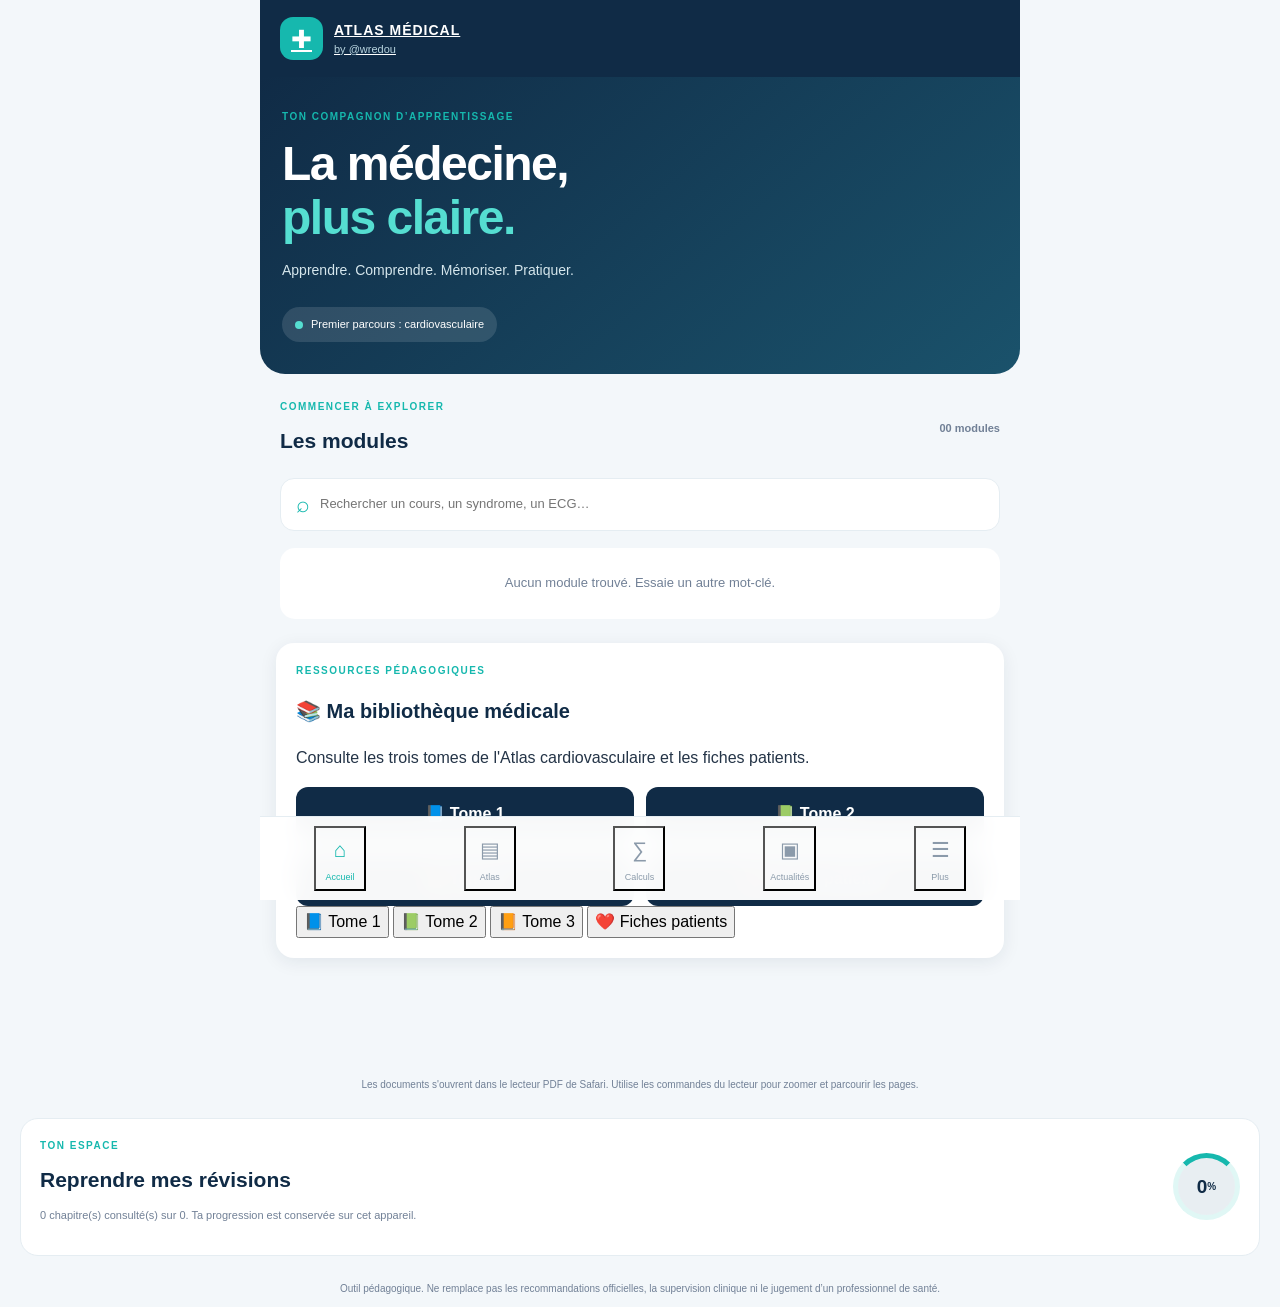
==== index.html @ 1767bb06 "Update index.html" ====
<!doctype html>
<html lang="fr">
<head>
  <meta charset="utf-8">
  <meta name="viewport" content="width=device-width, initial-scale=1, viewport-fit=cover">
  <meta name="theme-color" content="#102b46">
  <meta name="description" content="Atlas Médical by @wredou — apprendre, comprendre, mémoriser et pratiquer.">
  <link rel="manifest" href="./manifest.webmanifest">
  <link rel="apple-touch-icon" sizes="180x180" href="./9669E3DB-0FBB-4664-848B-4874AA643D4F.png">
  <link rel="stylesheet" href="./styles.css">
  <title>Atlas Médical by @wredou</title>
</head>

<body>
  <div class="app-shell">

    <header class="topbar">
      <a class="brand" href="#" aria-label="Accueil Atlas Médical">
        <span class="brand-mark">✚</span>
        <span>
          <strong>ATLAS MÉDICAL</strong>
          <small>by @wredou</small>
        </span>
      </a>
      <button class="icon-btn" id="installBtn" hidden aria-label="Installer l’application">⇩</button>
    </header>

    <main id="main">

      <section class="hero">
        <p class="eyebrow">TON COMPAGNON D’APPRENTISSAGE</p>
        <h1>La médecine,<br><span>plus claire.</span></h1>
        <p>Apprendre. Comprendre. Mémoriser. Pratiquer.</p>
        <div class="hero-chip">
          <span class="pulse"></span>
          Premier parcours : cardiovasculaire
        </div>
      </section>

      <section class="section-head">
        <div>
          <p class="eyebrow">COMMENCER À EXPLORER</p>
          <h2>Les modules</h2>
        </div>
        <span class="count" id="moduleCount">08 modules</span>
      </section>

      <label class="search-box" id="searchBox">
        <span aria-hidden="true">⌕</span>
        <input
          id="searchInput"
          type="search"
          placeholder="Rechercher un cours, un syndrome, un ECG…"
          autocomplete="off">
      </label>

      <section id="moduleGrid" class="module-grid" aria-live="polite"></section>

      <!-- BIBLIOTHEQUE MEDICALE -->
      <section id="bibliotheque-pdf" class="atlas-pdf-library">

        <p class="eyebrow">RESSOURCES PÉDAGOGIQUES</p>
        <h2>📚 Ma bibliothèque médicale</h2>

        <p>
          Consulte les trois tomes de l'Atlas cardiovasculaire
          et les fiches patients.
        </p>

       
<div class="atlas-pdf-buttons">

  <button type="button"
    onclick="AtlasPDFReader.open('./documents/Atlas_CardiovasTome1_v1F.pdf', 'Atlas cardiovasculaire — Tome 1')">
    📘 Tome 1
  </button>

  <button type="button"
    onclick="AtlasPDFReader.open('./documents/Atlas_Cardiovas_Tome2_v1F.pdf', 'Atlas cardiovasculaire — Tome 2')">
    📗 Tome 2
  </button>

  <button type="button"
    onclick="AtlasPDFReader.open('./documents/Atlas_Cardiovas%20Tome%203.1.VF.pdf', 'Atlas cardiovasculaire — Tome 3')">
    📙 Tome 3
  </button>

  <button type="button"
    onclick="AtlasPDFReader.open('./documents/Proteger_mon_coeur_fiches_patient.pdf', 'Protéger mon cœur — Fiches patients')">
    ❤️ Fiches patients
  </button>

</div>


          <button type="button"
            onclick="window.location.href='./documents/Atlas_CardiovasTome1_v1F.pdf'">
            📘 Tome 1
          </button>

          <button type="button"
            onclick="window.location.href='./documents/Atlas_Cardiovas_Tome2_v1F.pdf'">
            📗 Tome 2
          </button>

          <button type="button"
            onclick="window.location.href='./documents/Atlas_Cardiovas%20Tome%203.1.VF.pdf'">
            📙 Tome 3
          </button>

          <button type="button"
            onclick="window.location.href='./documents/Proteger_mon_coeur_fiches_patient.pdf'">
            ❤️ Fiches patients
          </button>

        </div>

        <p class="disclaimer">
          Les documents s'ouvrent dans le lecteur PDF de Safari.
          Utilise les commandes du lecteur pour zoomer et parcourir les pages.
        </p>

      </section>
      <!-- FIN BIBLIOTHEQUE -->

      <section class="study-card">
        <div>
          <p class="eyebrow">TON ESPACE</p>
          <h2>Reprendre mes révisions</h2>
          <p id="progressText">
            Tes favoris et ta progression seront conservés sur cet appareil.
          </p>
        </div>

        <div class="progress-ring" id="progressRing">
          <span id="progressNumber">0</span>
          <small>%</small>
        </div>
      </section>

      <p class="disclaimer">
        Outil pédagogique. Ne remplace pas les recommandations officielles,
        la supervision clinique ni le jugement d’un professionnel de santé.
      </p>

    </main>

    <nav class="bottom-nav" aria-label="Navigation principale">

      <button class="nav-item active" data-page="home">
        <span>⌂</span><small>Accueil</small>
      </button>

      <button class="nav-item" data-page="atlas">
        <span>▤</span><small>Atlas</small>
      </button>

      <button class="nav-item" data-page="calculators">
        <span>∑</span><small>Calculs</small>
      </button>

      <button class="nav-item" data-page="news">
        <span>▣</span><small>Actualités</small>
      </button>

      <button class="nav-item" data-page="more">
        <span>☰</span><small>Plus</small>
      </button>

    </nav>

  </div>

  <dialog id="moduleDialog" class="module-dialog">
    <div class="dialog-top">
      <span class="dialog-tag" id="dialogTag">MODULE</span>
      <button class="icon-btn close-btn" id="closeDialog" aria-label="Fermer">×</button>
    </div>
    <div id="dialogContent"></div>
  </dialog>

  <div class="toast" id="toast" role="status" aria-live="polite"></div>

  <!-- SCRIPTS DE L'APPLICATION -->
 <script src="./pdf-reader.js" defer></script>
<script src="./calculators.js" defer></script>
<script src="./news.js" defer></script>
<script src="./scores.js" defer></script>
<script src="./student-db.js" defer></script>
  <script src="./student-space.js" defer></script>
<script src="./app.js" defer></script>

</body>
</html>
---- styles.css ----
:root {
  --navy: #102b46;
  --navy-light: #193b59;
  --turquoise: #16b8ae;
  --turquoise-light: #e0f7f5;
  --white: #ffffff;
  --background: #f3f7fa;
  --text: #243447;
  --muted: #718096;
  --line: #e5edf2;
}

* {
  box-sizing: border-box;
}

html {
  scroll-behavior: smooth;
}

body {
  margin: 0;
  font-family: -apple-system, BlinkMacSystemFont,
    "Segoe UI", sans-serif;
  background: var(--background);
  color: var(--text);
  line-height: 1.6;
}

button, input {
  font: inherit;
}

button {
  cursor: pointer;
}

.app-shell {
  width: 100%;
  max-width: 760px;
  min-height: 100vh;
  margin: auto;
  background: var(--background);
  padding-bottom: 85px;
}

.topbar {
  display: flex;
  align-items: center;
  justify-content: space-between;
  background: var(--navy);
  color: white;
  padding: 17px 20px;
}

.brand {
  display: flex;
  align-items: center;
  gap: 11px;
  color: white;
}

.brand-mark {
  display: grid;
  place-items: center;
  width: 43px;
  height: 43px;
  background: var(--turquoise);
  border-radius: 13px;
  font-size: 25px;
}

.brand strong,
.brand small {
  display: block;
}

.brand strong {
  font-size: 14px;
  letter-spacing: 1px;
}

.brand small {
  color: #b8d4df;
  font-size: 11px;
}

.icon-btn {
  width: 40px;
  height: 40px;
  border-radius: 12px;
  background: rgba(255,255,255,.12);
  color: white;
  font-size: 23px;
  padding: 0;
}

.hero {
  padding: 32px 22px;
  background: linear-gradient(140deg, #102b46, #1a526b);
  color: white;
  border-radius: 0 0 25px 25px;
}

.eyebrow {
  font-size: 10px;
  font-weight: 800;
  letter-spacing: 1.5px;
  color: var(--turquoise);
  margin: 0 0 9px;
}

.hero h1 {
  font-size: clamp(34px, 8vw, 48px);
  line-height: 1.12;
  color: white;
  margin: 12px 0;
  letter-spacing: -1.5px;
}

.hero h1 span {
  color: #55ded1;
}

.hero > p:not(.eyebrow) {
  color: #d5e6ec;
  font-size: 14px;
}

.hero-chip {
  display: inline-flex;
  align-items: center;
  gap: 8px;
  margin-top: 12px;
  background: rgba(255,255,255,.12);
  padding: 9px 13px;
  border-radius: 30px;
  font-size: 11px;
}

.pulse {
  width: 8px;
  height: 8px;
  border-radius: 50%;
  background: #55ded1;
}

.section-head {
  display: flex;
  align-items: center;
  justify-content: space-between;
  padding: 25px 20px 12px;
}

.section-head h2,
.study-card h2 {
  margin: 0;
  font-size: 21px;
  color: var(--navy);
}

.count {
  color: var(--muted);
  font-size: 11px;
  font-weight: 700;
}

.search-box {
  display: flex;
  align-items: center;
  gap: 10px;
  margin: 8px 20px 17px;
  padding: 0 15px;
  background: white;
  border: 1px solid var(--line);
  border-radius: 14px;
  color: var(--turquoise);
  font-size: 23px;
}

.search-box input {
  width: 100%;
  min-width: 0;
  border: 0;
  outline: none;
  background: transparent;
  padding: 15px 0;
  font-size: 13px;
  margin: 0;
}

.module-grid {
  display: grid;
  grid-template-columns: repeat(2, minmax(0, 1fr));
  gap: 12px;
  padding: 0 20px;
}

.module-card {
  display: flex;
  flex-direction: column;
  align-items: flex-start;
  text-align: left;
  gap: 9px;
  min-height: 155px;
  padding: 15px;
  background: white;
  color: var(--text);
  border: 1px solid var(--line);
  border-radius: 17px;
  box-shadow: 0 4px 15px rgba(16,43,70,.045);
  transition: transform .2s, box-shadow .2s;
}

.module-card:hover {
  transform: translateY(-3px);
  box-shadow: 0 8px 20px rgba(16,43,70,.09);
}

.module-icon {
  display: grid;
  place-items: center;
  width: 40px;
  height: 40px;
  border-radius: 12px;
  font-size: 22px;
}

.module-card strong {
  font-size: 13px;
  line-height: 1.35;
}

.module-card small {
  color: var(--muted);
  font-size: 10px;
  line-height: 1.5;
}

.study-card {
  display: flex;
  justify-content: space-between;
  align-items: center;
  gap: 15px;
  margin: 25px 20px;
  padding: 19px;
  background: white;
  border: 1px solid var(--line);
  border-radius: 18px;
}

.study-card p:not(.eyebrow) {
  color: var(--muted);
  font-size: 11px;
}

.progress-ring {
  flex-shrink: 0;
  display: flex;
  align-items: center;
  justify-content: center;
  width: 67px;
  height: 67px;
  border: 5px solid var(--turquoise-light);
  border-top-color: var(--turquoise);
  border-radius: 50%;
  color: var(--navy);
  font-size: 19px;
  font-weight: 800;
}

.progress-ring small {
  font-size: 10px;
}

.disclaimer {
  padding: 0 20px;
  color: var(--muted);
  font-size: 10px;
  text-align: center;
}

.bottom-nav {
  position: fixed;
  z-index: 10;
  bottom: 0;
  left: 50%;
  transform: translateX(-50%);
  display: flex;
  justify-content: space-around;
  width: 100%;
  max-width: 760px;
  padding: 9px 5px calc(9px + env(safe-area-inset-bottom));
  background: rgba(255,255,255,.97);
  border-top: 1px solid var(--line);
  backdrop-filter: blur(12px);
}

.nav-item {
  display: flex;
  flex-direction: column;
  align-items: center;
  gap: 3px;
  min-width: 52px;
  padding: 5px;
  background: transparent;
  color: #8b9aaa;
}

.nav-item span {
  font-size: 21px;
}

.nav-item small {
  font-size: 9px;
}

.nav-item.active {
  color: var(--turquoise);
}

.module-dialog {
  width: min(90%, 500px);
  max-height: 82vh;
  padding: 23px;
  border: 0;
  border-radius: 22px;
  color: var(--text);
}

.module-dialog::backdrop {
  background: rgba(9,25,42,.65);
  backdrop-filter: blur(4px);
}

.dialog-top {
  display: flex;
  align-items: center;
  justify-content: space-between;
}

.dialog-tag {
  color: var(--turquoise);
  font-size: 10px;
  font-weight: 800;
  letter-spacing: 1px;
}

.close-btn {
  background: var(--background);
  color: var(--navy);
}

.module-dialog h2 {
  color: var(--navy);
  font-size: 23px;
}

.module-dialog p {
  font-size: 13px;
  line-height: 1.7;
}

.content-list {
  padding-left: 20px;
}

.content-list li {
  padding: 8px 0;
  font-size: 13px;
  border-bottom: 1px solid var(--line);
}

.primary-btn,
.secondary-btn {
  width: 100%;
  margin-top: 12px;
  padding: 13px;
  border-radius: 12px;
  font-weight: 700;
}

.primary-btn {
  background: var(--turquoise);
  color: white;
}

.secondary-btn {
  background: var(--navy);
  color: white;
}

.small-note {
  color: var(--muted);
  font-size: 10px !important;
}

.quiz-option {
  display: block;
  width: 100%;
  margin: 9px 0;
  padding: 13px;
  background: var(--background);
  border: 1px solid var(--line);
  color: var(--text);
  text-align: left;
}

.quiz-option.correct {
  background: #e1f6ec;
  border-color: #37ae79;
  color: #176a45;
}

.quiz-option.wrong {
  background: #fff0ef;
  border-color: #e27b72;
  color: #a13e36;
}

.empty {
  grid-column: 1 / -1;
  padding: 25px;
  background: white;
  border-radius: 15px;
  text-align: center;
  color: var(--muted);
  font-size: 13px;
}

.toast {
  position: fixed;
  z-index: 20;
  bottom: 90px;
  left: 50%;
  transform: translateX(-50%);
  padding: 11px 18px;
  background: var(--navy);
  color: white;
  border-radius: 12px;
  font-size: 12px;
  opacity: 0;
  pointer-events: none;
  transition: opacity .2s;
}

.toast.show {
  opacity: 1;
}

@media (max-width: 380px) {
  .module-grid {
    gap: 9px;
    padding: 0 14px;
  }

  .module-card {
    padding: 12px;
  }

  .hero {
    padding: 27px 18px;
  }

  .section-head {
    padding-left: 14px;
    padding-right: 14px;
  }
}
/* =================================
   ATLAS MEDICAL - BIBLIOTHEQUE PDF
================================= */

.atlas-pdf-library {
  margin: 24px 16px;
  padding: 20px;
  background: #ffffff;
  border-radius: 18px;
  box-shadow: 0 4px 18px rgba(16, 43, 70, 0.08);
}

.atlas-pdf-library h2 {
  color: #102b46;
  font-size: 20px;
  margin-bottom: 18px;
}

.atlas-pdf-buttons {
  display: grid;
  grid-template-columns: repeat(2, 1fr);
  gap: 12px;
}

.atlas-pdf-buttons button {
  padding: 14px 10px;
  border: none;
  border-radius: 12px;
  background: #102b46;
  color: white;
  font-weight: 600;
  cursor: pointer;
}

.atlas-pdf-buttons button:active {
  transform: scale(0.97);
}

#atlas-pdf-viewer {
  margin-top: 20px;
  width: 100%;
  height: 650px;
  border: 1px solid #dce5ed;
  border-radius: 12px;
  background: #f5f7fa;
}
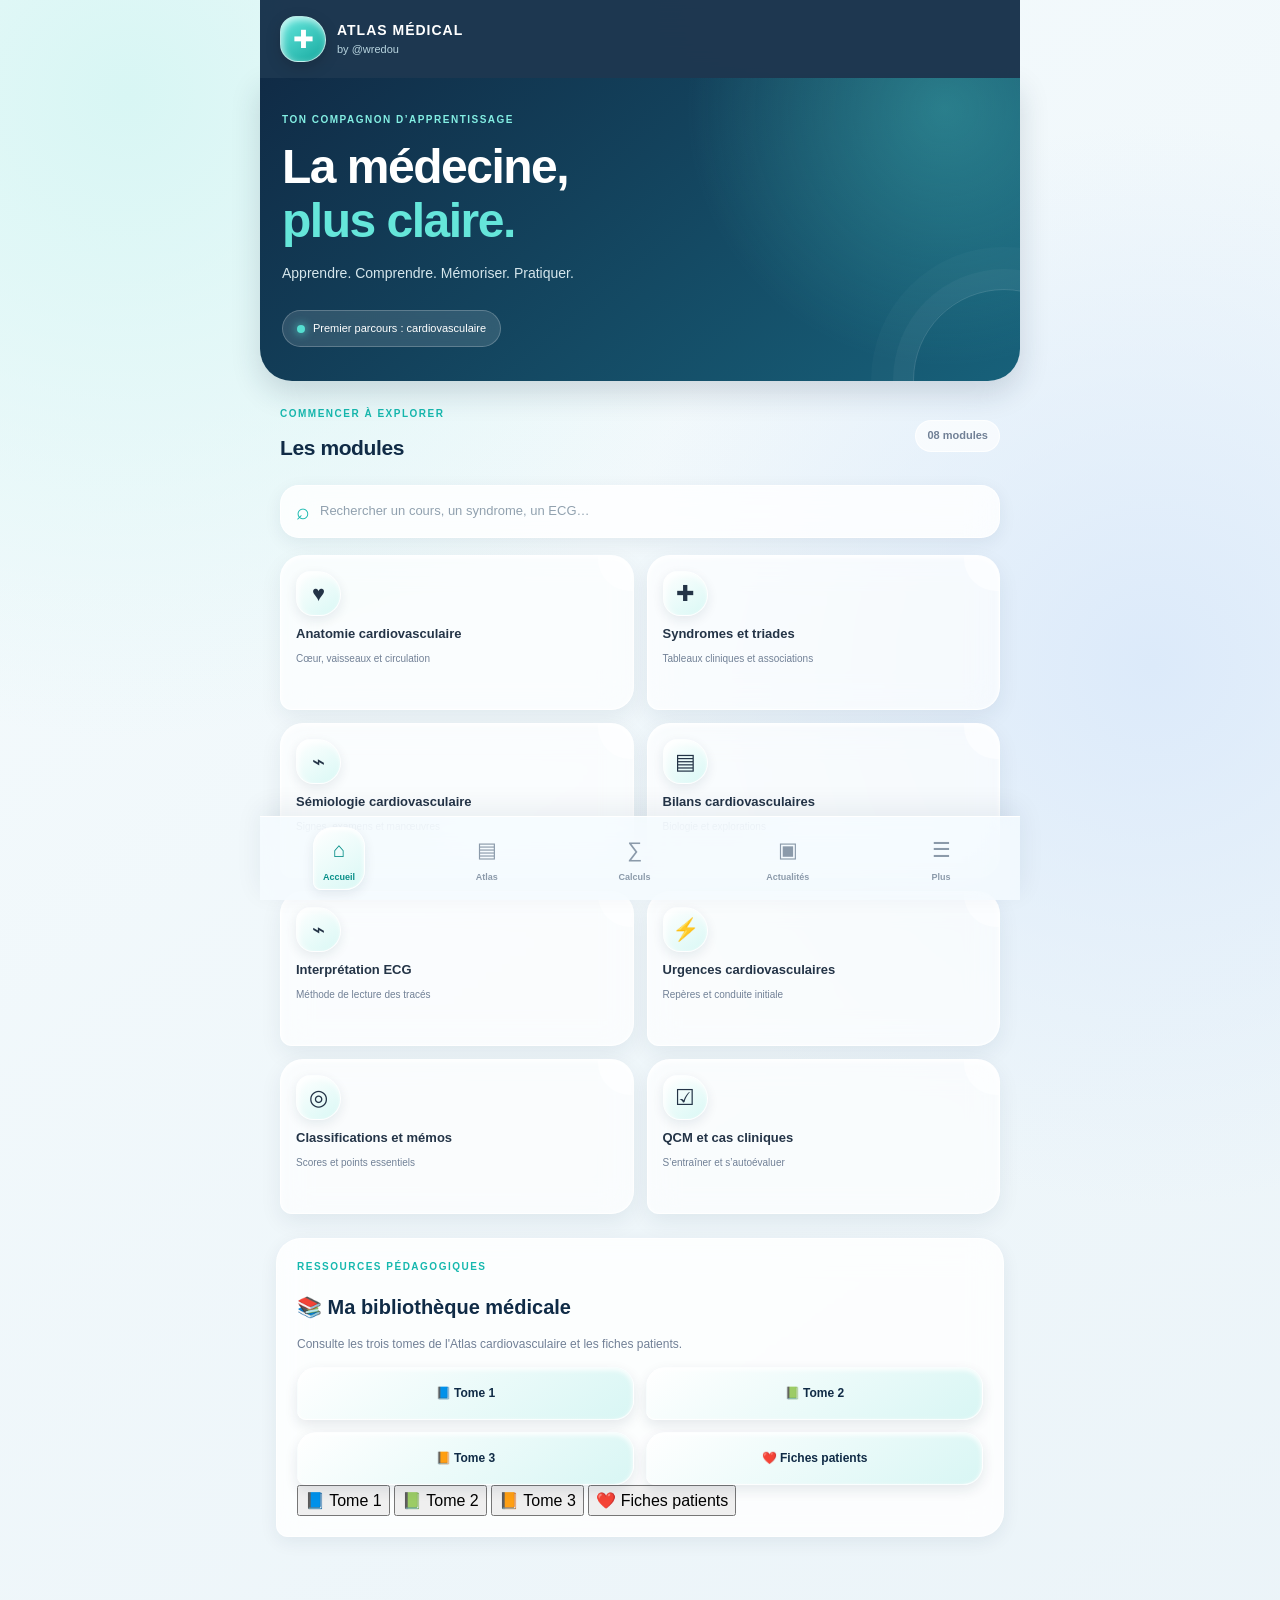
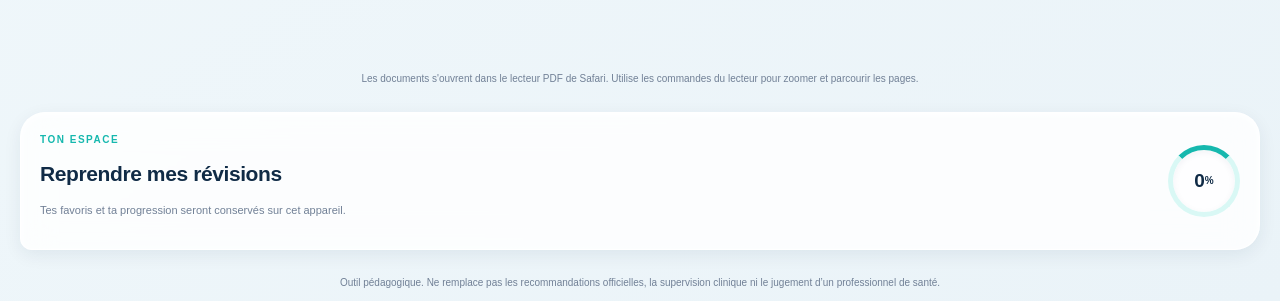
==== commit da0fc27f: "Update index.html" ====
--- a/index.html
+++ b/index.html
@@ -8,7 +8,7 @@
   <meta name="description" content="Atlas Médical by @wredou — apprendre, comprendre, mémoriser et pratiquer.">
   <link rel="manifest" href="./manifest.webmanifest">
   <link rel="apple-touch-icon" sizes="180x180" href="./9669E3DB-0FBB-4664-848B-4874AA643D4F.png">
-  <link rel="stylesheet" href="./styles.css">
+  <link rel="stylesheet" href="./styles.css?v=2">
   <title>Atlas Médical by @wredou</title>
 </head>
 
--- a/styles.css
+++ b/styles.css
@@ -1,14 +1,26 @@
+
+/* ==========================================
+   ATLAS MÉDICAL — LIQUID GLASS
+   Identité visuelle : bleu médical et gouttes
+========================================== */
 
 :root {
   --navy: #102b46;
-  --navy-light: #193b59;
+  --navy-light: #1b4967;
   --turquoise: #16b8ae;
-  --turquoise-light: #e0f7f5;
+  --turquoise-light: #d9f8f5;
   --white: #ffffff;
-  --background: #f3f7fa;
+  --background: #edf5f9;
   --text: #243447;
   --muted: #718096;
-  --line: #e5edf2;
+  --line: rgba(255,255,255,.65);
+
+  --glass: rgba(255,255,255,.66);
+  --glass-strong: rgba(255,255,255,.82);
+  --glass-border: rgba(255,255,255,.85);
+
+  --shadow: 0 12px 30px rgba(16,43,70,.09);
+  --shadow-soft: 0 5px 18px rgba(16,43,70,.07);
 }
 
 * {
@@ -23,17 +35,23 @@
   margin: 0;
   font-family: -apple-system, BlinkMacSystemFont,
     "Segoe UI", sans-serif;
-  background: var(--background);
+  background:
+    radial-gradient(circle at 10% 5%, #d8f6f4 0, transparent 30%),
+    radial-gradient(circle at 90% 35%, #dceafa 0, transparent 32%),
+    linear-gradient(145deg, #f5fbfd, #eaf3f8);
   color: var(--text);
   line-height: 1.6;
-}
-
-button, input {
+  -webkit-font-smoothing: antialiased;
+}
+
+button,
+input {
   font: inherit;
 }
 
 button {
   cursor: pointer;
+  -webkit-tap-highlight-color: transparent;
 }
 
 .app-shell {
@@ -41,17 +59,25 @@
   max-width: 760px;
   min-height: 100vh;
   margin: auto;
-  background: var(--background);
-  padding-bottom: 85px;
-}
+  padding-bottom: 100px;
+  background: transparent;
+}
+
+/* ==========================================
+   BARRE SUPÉRIEURE
+========================================== */
 
 .topbar {
+  position: relative;
+  z-index: 2;
   display: flex;
   align-items: center;
   justify-content: space-between;
-  background: var(--navy);
-  color: white;
-  padding: 17px 20px;
+  padding: 16px 20px;
+  background: rgba(16,43,70,.94);
+  color: white;
+  backdrop-filter: blur(18px);
+  -webkit-backdrop-filter: blur(18px);
 }
 
 .brand {
@@ -59,16 +85,22 @@
   align-items: center;
   gap: 11px;
   color: white;
+  text-decoration: none;
 }
 
 .brand-mark {
   display: grid;
   place-items: center;
-  width: 43px;
-  height: 43px;
-  background: var(--turquoise);
-  border-radius: 13px;
+  width: 46px;
+  height: 46px;
+  background: linear-gradient(145deg, #67e9df, #16a99f);
+  border: 1px solid rgba(255,255,255,.65);
+  border-radius: 40% 60% 55% 45%;
+  box-shadow:
+    inset 2px 3px 7px rgba(255,255,255,.65),
+    0 5px 15px rgba(0,0,0,.18);
   font-size: 25px;
+  color: white;
 }
 
 .brand strong,
@@ -87,20 +119,46 @@
 }
 
 .icon-btn {
-  width: 40px;
-  height: 40px;
-  border-radius: 12px;
-  background: rgba(255,255,255,.12);
+  width: 42px;
+  height: 42px;
+  border: 1px solid rgba(255,255,255,.3);
+  border-radius: 15px;
+  background: rgba(255,255,255,.14);
   color: white;
   font-size: 23px;
   padding: 0;
-}
+  box-shadow: inset 0 1px 5px rgba(255,255,255,.2);
+}
+
+/* ==========================================
+   ACCUEIL — GRANDE CARTE
+========================================== */
 
 .hero {
-  padding: 32px 22px;
-  background: linear-gradient(140deg, #102b46, #1a526b);
-  color: white;
-  border-radius: 0 0 25px 25px;
+  position: relative;
+  overflow: hidden;
+  padding: 34px 22px;
+  background:
+    radial-gradient(circle at 90% 10%, rgba(92,239,224,.3), transparent 35%),
+    linear-gradient(140deg, #102b46, #17617a);
+  color: white;
+  border-radius: 0 0 32px 32px;
+  box-shadow: 0 12px 30px rgba(16,43,70,.16);
+}
+
+.hero::after {
+  content: "";
+  position: absolute;
+  width: 180px;
+  height: 180px;
+  right: -75px;
+  bottom: -90px;
+  border-radius: 50%;
+  border: 1px solid rgba(255,255,255,.15);
+  box-shadow:
+    0 0 0 20px rgba(255,255,255,.035),
+    0 0 0 42px rgba(255,255,255,.025);
+  pointer-events: none;
 }
 
 .eyebrow {
@@ -111,7 +169,13 @@
   margin: 0 0 9px;
 }
 
+.hero .eyebrow {
+  color: #83eee3;
+}
+
 .hero h1 {
+  position: relative;
+  z-index: 1;
   font-size: clamp(34px, 8vw, 48px);
   line-height: 1.12;
   color: white;
@@ -120,7 +184,7 @@
 }
 
 .hero h1 span {
-  color: #55ded1;
+  color: #65e6da;
 }
 
 .hero > p:not(.eyebrow) {
@@ -129,14 +193,19 @@
 }
 
 .hero-chip {
+  position: relative;
+  z-index: 1;
   display: inline-flex;
   align-items: center;
   gap: 8px;
   margin-top: 12px;
-  background: rgba(255,255,255,.12);
-  padding: 9px 13px;
+  background: rgba(255,255,255,.13);
+  border: 1px solid rgba(255,255,255,.22);
+  padding: 9px 14px;
   border-radius: 30px;
   font-size: 11px;
+  backdrop-filter: blur(12px);
+  -webkit-backdrop-filter: blur(12px);
 }
 
 .pulse {
@@ -144,7 +213,12 @@
   height: 8px;
   border-radius: 50%;
   background: #55ded1;
-}
+  box-shadow: 0 0 10px #55ded1;
+}
+
+/* ==========================================
+   TITRES ET SECTIONS
+========================================== */
 
 .section-head {
   display: flex;
@@ -158,13 +232,22 @@
   margin: 0;
   font-size: 21px;
   color: var(--navy);
+  letter-spacing: -.4px;
 }
 
 .count {
   color: var(--muted);
   font-size: 11px;
   font-weight: 700;
-}
+  background: var(--glass);
+  border: 1px solid var(--glass-border);
+  padding: 6px 11px;
+  border-radius: 20px;
+}
+
+/* ==========================================
+   RECHERCHE
+========================================== */
 
 .search-box {
   display: flex;
@@ -172,11 +255,14 @@
   gap: 10px;
   margin: 8px 20px 17px;
   padding: 0 15px;
-  background: white;
-  border: 1px solid var(--line);
-  border-radius: 14px;
+  background: var(--glass-strong);
+  border: 1px solid var(--glass-border);
+  border-radius: 19px;
   color: var(--turquoise);
   font-size: 23px;
+  box-shadow: var(--shadow-soft);
+  backdrop-filter: blur(15px);
+  -webkit-backdrop-filter: blur(15px);
 }
 
 .search-box input {
@@ -188,16 +274,27 @@
   padding: 15px 0;
   font-size: 13px;
   margin: 0;
-}
+  color: var(--text);
+}
+
+.search-box input::placeholder {
+  color: #91a1af;
+}
+
+/* ==========================================
+   CARTES DES MODULES
+========================================== */
 
 .module-grid {
   display: grid;
   grid-template-columns: repeat(2, minmax(0, 1fr));
-  gap: 12px;
+  gap: 13px;
   padding: 0 20px;
 }
 
 .module-card {
+  position: relative;
+  overflow: hidden;
   display: flex;
   flex-direction: column;
   align-items: flex-start;
@@ -205,26 +302,54 @@
   gap: 9px;
   min-height: 155px;
   padding: 15px;
-  background: white;
+  background: var(--glass);
   color: var(--text);
-  border: 1px solid var(--line);
-  border-radius: 17px;
-  box-shadow: 0 4px 15px rgba(16,43,70,.045);
+  border: 1px solid var(--glass-border);
+  border-radius: 23px 23px 23px 12px;
+  box-shadow:
+    inset 0 2px 4px rgba(255,255,255,.9),
+    0 8px 22px rgba(16,43,70,.07);
+  backdrop-filter: blur(15px);
+  -webkit-backdrop-filter: blur(15px);
   transition: transform .2s, box-shadow .2s;
+}
+
+.module-card::after {
+  content: "";
+  position: absolute;
+  width: 65px;
+  height: 65px;
+  right: -30px;
+  top: -30px;
+  border-radius: 50%;
+  background: rgba(255,255,255,.55);
+  pointer-events: none;
+}
+
+.module-card:active {
+  transform: scale(.97);
+  box-shadow: inset 0 3px 8px rgba(16,43,70,.09);
 }
 
 .module-card:hover {
   transform: translateY(-3px);
-  box-shadow: 0 8px 20px rgba(16,43,70,.09);
+  box-shadow: var(--shadow);
 }
 
 .module-icon {
+  position: relative;
+  z-index: 1;
   display: grid;
   place-items: center;
-  width: 40px;
-  height: 40px;
-  border-radius: 12px;
+  width: 45px;
+  height: 45px;
+  border-radius: 38% 62% 55% 45%;
   font-size: 22px;
+  background: linear-gradient(145deg, #ffffff, #d9f8f5);
+  border: 1px solid rgba(255,255,255,.9);
+  box-shadow:
+    inset 2px 3px 6px rgba(255,255,255,.9),
+    0 4px 12px rgba(16,43,70,.09);
 }
 
 .module-card strong {
@@ -238,6 +363,10 @@
   line-height: 1.5;
 }
 
+/* ==========================================
+   CARTE DE PROGRESSION
+========================================== */
+
 .study-card {
   display: flex;
   justify-content: space-between;
@@ -245,9 +374,14 @@
   gap: 15px;
   margin: 25px 20px;
   padding: 19px;
-  background: white;
-  border: 1px solid var(--line);
-  border-radius: 18px;
+  background: var(--glass-strong);
+  border: 1px solid var(--glass-border);
+  border-radius: 25px 25px 25px 12px;
+  box-shadow:
+    inset 0 2px 5px rgba(255,255,255,.9),
+    var(--shadow-soft);
+  backdrop-filter: blur(16px);
+  -webkit-backdrop-filter: blur(16px);
 }
 
 .study-card p:not(.eyebrow) {
@@ -260,26 +394,115 @@
   display: flex;
   align-items: center;
   justify-content: center;
-  width: 67px;
-  height: 67px;
+  width: 72px;
+  height: 72px;
   border: 5px solid var(--turquoise-light);
   border-top-color: var(--turquoise);
   border-radius: 50%;
   color: var(--navy);
   font-size: 19px;
   font-weight: 800;
+  background: rgba(255,255,255,.55);
+  box-shadow: inset 0 2px 7px rgba(16,43,70,.05);
 }
 
 .progress-ring small {
   font-size: 10px;
 }
 
-.disclaimer {
-  padding: 0 20px;
+/* ==========================================
+   BIBLIOTHÈQUE MÉDICALE
+========================================== */
+
+.atlas-pdf-library {
+  margin: 24px 16px;
+  padding: 20px;
+  background: var(--glass-strong);
+  border: 1px solid var(--glass-border);
+  border-radius: 25px 25px 25px 12px;
+  box-shadow: var(--shadow-soft);
+  backdrop-filter: blur(16px);
+  -webkit-backdrop-filter: blur(16px);
+}
+
+.atlas-pdf-library h2 {
+  color: var(--navy);
+  font-size: 20px;
+  margin-bottom: 12px;
+}
+
+.atlas-pdf-library > p:not(.eyebrow) {
+  font-size: 12px;
   color: var(--muted);
-  font-size: 10px;
-  text-align: center;
-}
+}
+
+.atlas-pdf-buttons {
+  display: grid;
+  grid-template-columns: repeat(2, 1fr);
+  gap: 12px;
+}
+
+.atlas-pdf-buttons button {
+  position: relative;
+  overflow: hidden;
+  min-height: 53px;
+  padding: 12px 10px;
+  border: 1px solid rgba(255,255,255,.8);
+  border-radius: 20px 20px 20px 9px;
+  background: linear-gradient(145deg, #ffffff, #d8f6f4);
+  color: var(--navy);
+  font-weight: 700;
+  font-size: 12px;
+  box-shadow:
+    inset 0 2px 5px rgba(255,255,255,.95),
+    0 5px 13px rgba(16,43,70,.1);
+  transition: transform .2s, box-shadow .2s;
+}
+
+.atlas-pdf-buttons button:active {
+  transform: scale(.95);
+  box-shadow: inset 0 3px 7px rgba(16,43,70,.12);
+}
+
+/* ==========================================
+   BOUTONS — EFFET GOUTTE D'EAU
+========================================== */
+
+.primary-btn,
+.secondary-btn {
+  position: relative;
+  overflow: hidden;
+  width: 100%;
+  margin-top: 12px;
+  padding: 14px;
+  border: 1px solid rgba(255,255,255,.55);
+  border-radius: 25px 25px 25px 10px;
+  font-weight: 800;
+  box-shadow:
+    inset 0 2px 5px rgba(255,255,255,.45),
+    0 6px 16px rgba(16,43,70,.13);
+  transition: transform .2s, box-shadow .2s;
+}
+
+.primary-btn {
+  background: linear-gradient(145deg, #48d8ca, #0b9e9b);
+  color: white;
+}
+
+.secondary-btn {
+  background: linear-gradient(145deg, #244f70, #102b46);
+  color: white;
+}
+
+.primary-btn:active,
+.secondary-btn:active {
+  transform: scale(.97);
+  box-shadow: inset 0 3px 8px rgba(0,0,0,.16);
+}
+
+/* ==========================================
+   NAVIGATION INFÉRIEURE
+========================================== */
 
 .bottom-nav {
   position: fixed;
@@ -289,23 +512,31 @@
   transform: translateX(-50%);
   display: flex;
   justify-content: space-around;
+  align-items: center;
   width: 100%;
   max-width: 760px;
-  padding: 9px 5px calc(9px + env(safe-area-inset-bottom));
-  background: rgba(255,255,255,.97);
-  border-top: 1px solid var(--line);
-  backdrop-filter: blur(12px);
+  padding: 10px 5px calc(10px + env(safe-area-inset-bottom));
+  background: rgba(245,252,255,.78);
+  border-top: 1px solid rgba(255,255,255,.9);
+  box-shadow: 0 -8px 25px rgba(16,43,70,.07);
+  backdrop-filter: blur(22px);
+  -webkit-backdrop-filter: blur(22px);
 }
 
 .nav-item {
   display: flex;
   flex-direction: column;
   align-items: center;
+  justify-content: center;
   gap: 3px;
   min-width: 52px;
-  padding: 5px;
+  min-height: 48px;
+  padding: 5px 9px;
+  border: 1px solid transparent;
+  border-radius: 20px 20px 20px 8px;
   background: transparent;
   color: #8b9aaa;
+  transition: all .2s;
 }
 
 .nav-item span {
@@ -314,24 +545,38 @@
 
 .nav-item small {
   font-size: 9px;
+  font-weight: 600;
 }
 
 .nav-item.active {
-  color: var(--turquoise);
-}
+  color: #078e88;
+  background: linear-gradient(145deg, #ffffff, #d9f8f5);
+  border-color: rgba(255,255,255,.9);
+  box-shadow:
+    inset 0 2px 5px rgba(255,255,255,.95),
+    0 4px 12px rgba(16,43,70,.09);
+}
+
+/* ==========================================
+   FENÊTRE DES MODULES
+========================================== */
 
 .module-dialog {
   width: min(90%, 500px);
   max-height: 82vh;
   padding: 23px;
-  border: 0;
-  border-radius: 22px;
+  border: 1px solid rgba(255,255,255,.85);
+  border-radius: 28px 28px 28px 12px;
   color: var(--text);
+  background: rgba(248,253,255,.96);
+  box-shadow: 0 20px 60px rgba(0,0,0,.2);
+  backdrop-filter: blur(20px);
+  -webkit-backdrop-filter: blur(20px);
 }
 
 .module-dialog::backdrop {
   background: rgba(9,25,42,.65);
-  backdrop-filter: blur(4px);
+  backdrop-filter: blur(6px);
 }
 
 .dialog-top {
@@ -350,6 +595,7 @@
 .close-btn {
   background: var(--background);
   color: var(--navy);
+  border: 1px solid var(--glass-border);
 }
 
 .module-dialog h2 {
@@ -372,39 +618,26 @@
   border-bottom: 1px solid var(--line);
 }
 
-.primary-btn,
-.secondary-btn {
-  width: 100%;
-  margin-top: 12px;
-  padding: 13px;
-  border-radius: 12px;
-  font-weight: 700;
-}
-
-.primary-btn {
-  background: var(--turquoise);
-  color: white;
-}
-
-.secondary-btn {
-  background: var(--navy);
-  color: white;
-}
-
 .small-note {
   color: var(--muted);
   font-size: 10px !important;
 }
+
+/* ==========================================
+   QUIZ
+========================================== */
 
 .quiz-option {
   display: block;
   width: 100%;
   margin: 9px 0;
   padding: 13px;
-  background: var(--background);
-  border: 1px solid var(--line);
+  background: rgba(255,255,255,.8);
+  border: 1px solid rgba(255,255,255,.9);
+  border-radius: 17px 17px 17px 8px;
   color: var(--text);
   text-align: left;
+  box-shadow: var(--shadow-soft);
 }
 
 .quiz-option.correct {
@@ -419,14 +652,26 @@
   color: #a13e36;
 }
 
+/* ==========================================
+   MESSAGES ET ÉTATS VIDES
+========================================== */
+
 .empty {
   grid-column: 1 / -1;
   padding: 25px;
-  background: white;
-  border-radius: 15px;
+  background: var(--glass);
+  border: 1px solid var(--glass-border);
+  border-radius: 20px;
   text-align: center;
   color: var(--muted);
   font-size: 13px;
+}
+
+.disclaimer {
+  padding: 0 20px;
+  color: var(--muted);
+  font-size: 10px;
+  text-align: center;
 }
 
 .toast {
@@ -435,19 +680,42 @@
   bottom: 90px;
   left: 50%;
   transform: translateX(-50%);
+  max-width: 90%;
   padding: 11px 18px;
-  background: var(--navy);
-  color: white;
-  border-radius: 12px;
+  background: rgba(16,43,70,.94);
+  color: white;
+  border: 1px solid rgba(255,255,255,.25);
+  border-radius: 20px;
   font-size: 12px;
+  box-shadow: var(--shadow);
   opacity: 0;
   pointer-events: none;
   transition: opacity .2s;
+  backdrop-filter: blur(12px);
+  -webkit-backdrop-filter: blur(12px);
 }
 
 .toast.show {
   opacity: 1;
 }
+
+/* ==========================================
+   LECTEUR PDF — CONTENEUR
+========================================== */
+
+#atlas-pdf-viewer {
+  margin-top: 20px;
+  width: 100%;
+  height: 650px;
+  border: 1px solid rgba(255,255,255,.85);
+  border-radius: 20px;
+  background: #f5f7fa;
+  box-shadow: var(--shadow-soft);
+}
+
+/* ==========================================
+   ADAPTATION IPHONE
+========================================== */
 
 @media (max-width: 380px) {
   .module-grid {
@@ -467,50 +735,19 @@
     padding-left: 14px;
     padding-right: 14px;
   }
-}
-/* =================================
-   ATLAS MEDICAL - BIBLIOTHEQUE PDF
-================================= */
-
-.atlas-pdf-library {
-  margin: 24px 16px;
-  padding: 20px;
-  background: #ffffff;
-  border-radius: 18px;
-  box-shadow: 0 4px 18px rgba(16, 43, 70, 0.08);
-}
-
-.atlas-pdf-library h2 {
-  color: #102b46;
-  font-size: 20px;
-  margin-bottom: 18px;
-}
-
-.atlas-pdf-buttons {
-  display: grid;
-  grid-template-columns: repeat(2, 1fr);
-  gap: 12px;
-}
-
-.atlas-pdf-buttons button {
-  padding: 14px 10px;
-  border: none;
-  border-radius: 12px;
-  background: #102b46;
-  color: white;
-  font-weight: 600;
-  cursor: pointer;
-}
-
-.atlas-pdf-buttons button:active {
-  transform: scale(0.97);
-}
-
-#atlas-pdf-viewer {
-  margin-top: 20px;
-  width: 100%;
-  height: 650px;
-  border: 1px solid #dce5ed;
-  border-radius: 12px;
-  background: #f5f7fa;
-}
+
+  .atlas-pdf-library {
+    margin-left: 12px;
+    margin-right: 12px;
+    padding: 16px;
+  }
+}
+
+@media (prefers-reduced-motion: reduce) {
+  *,
+  *::before,
+  *::after {
+    scroll-behavior: auto !important;
+    transition-duration: .01ms !important;
+  }
+}
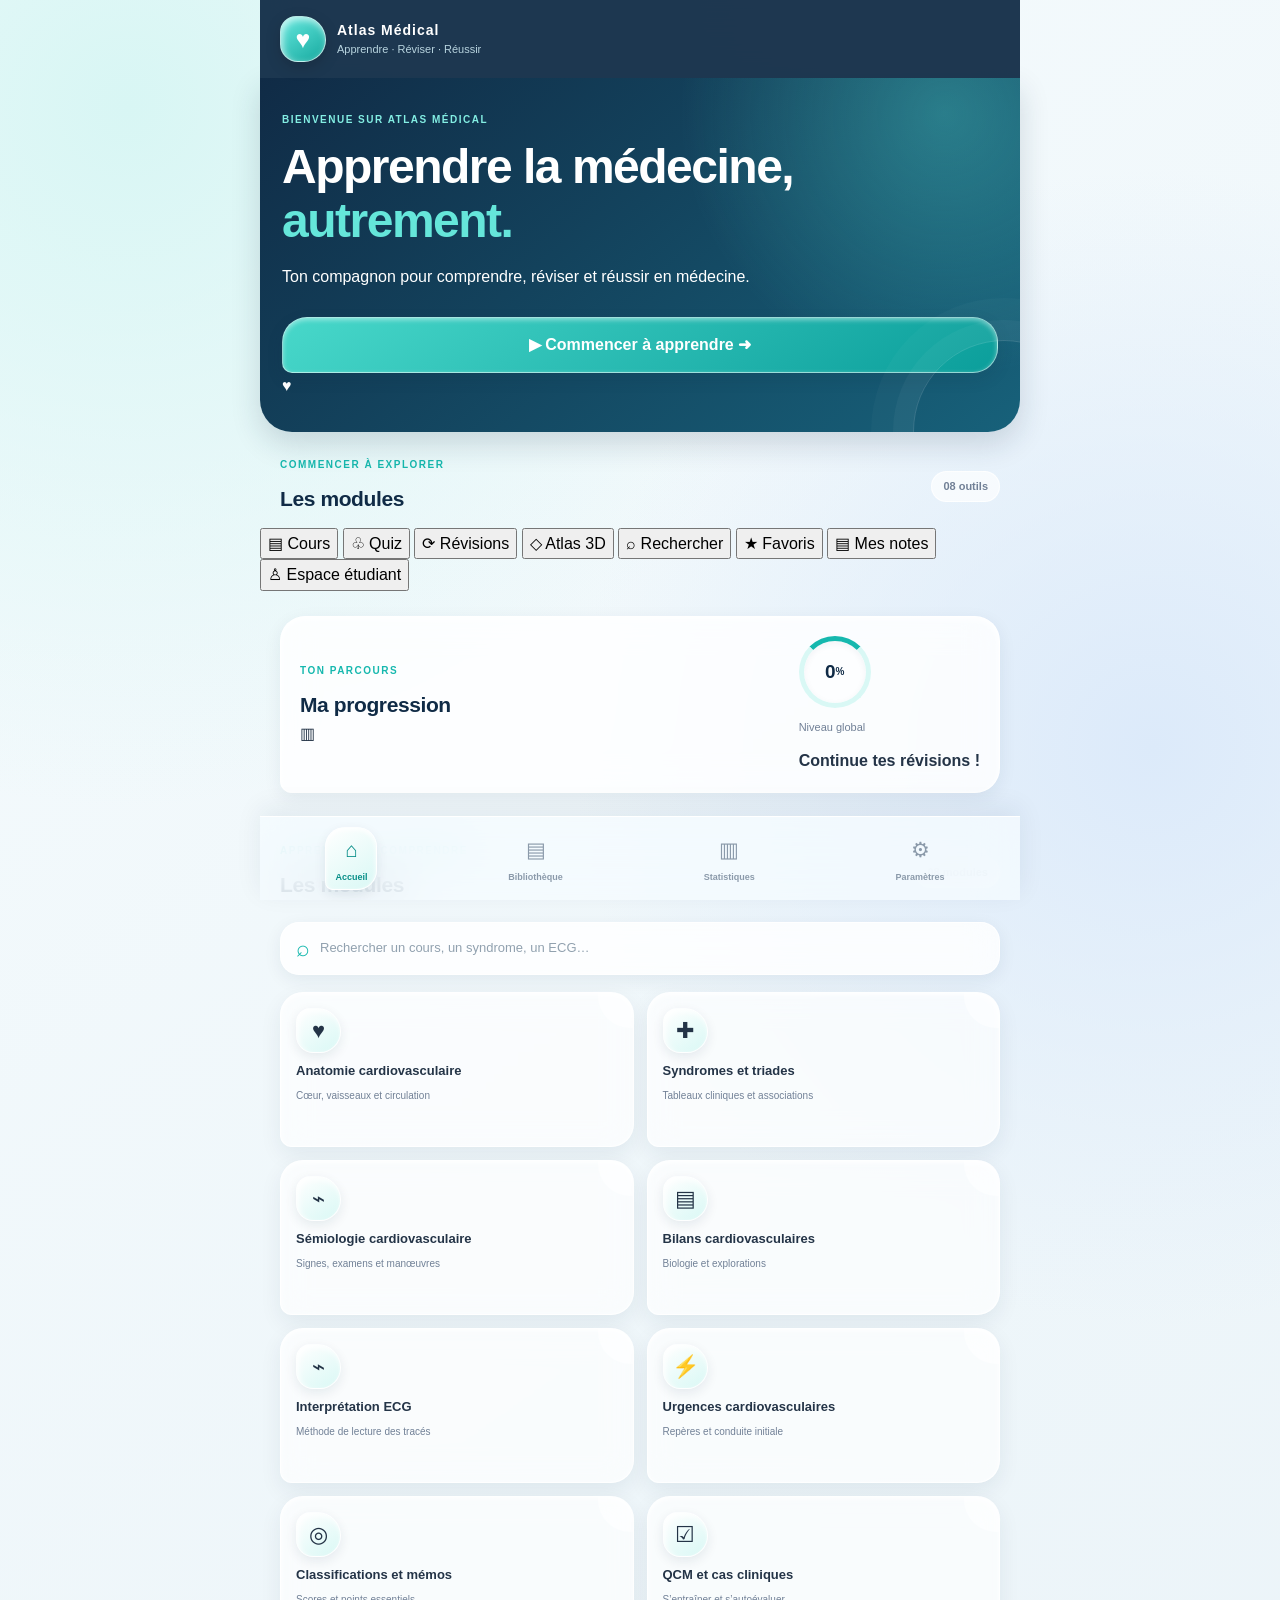
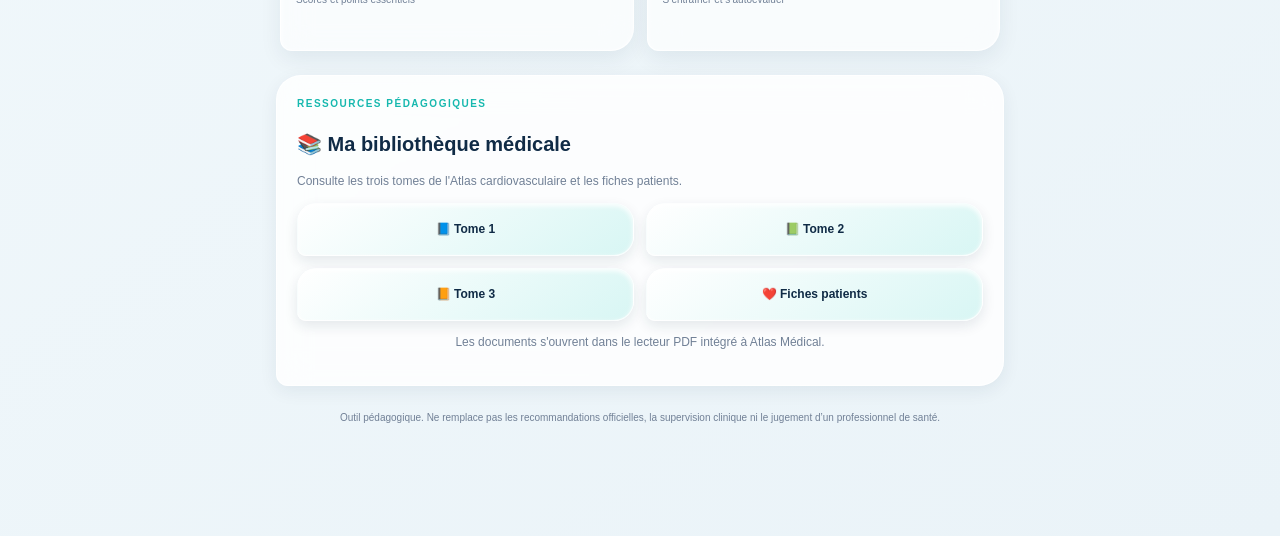
==== commit ee29e387: "Update index.html" ====
--- a/index.html
+++ b/index.html
@@ -4,47 +4,153 @@
 <head>
   <meta charset="utf-8">
   <meta name="viewport" content="width=device-width, initial-scale=1, viewport-fit=cover">
-  <meta name="theme-color" content="#102b46">
-  <meta name="description" content="Atlas Médical by @wredou — apprendre, comprendre, mémoriser et pratiquer.">
+  <meta name="theme-color" content="#dff5ff">
+  <meta name="description" content="Atlas Médical by @wredou — apprendre, réviser et réussir.">
+
   <link rel="manifest" href="./manifest.webmanifest">
   <link rel="apple-touch-icon" sizes="180x180" href="./9669E3DB-0FBB-4664-848B-4874AA643D4F.png">
-  <link rel="stylesheet" href="./styles.css?v=2">
+  <link rel="stylesheet" href="./styles.css?v=3">
+
   <title>Atlas Médical by @wredou</title>
 </head>
 
 <body>
-  <div class="app-shell">
-
-    <header class="topbar">
-      <a class="brand" href="#" aria-label="Accueil Atlas Médical">
-        <span class="brand-mark">✚</span>
-        <span>
-          <strong>ATLAS MÉDICAL</strong>
-          <small>by @wredou</small>
-        </span>
-      </a>
-      <button class="icon-btn" id="installBtn" hidden aria-label="Installer l’application">⇩</button>
-    </header>
-
-    <main id="main">
-
-      <section class="hero">
-        <p class="eyebrow">TON COMPAGNON D’APPRENTISSAGE</p>
-        <h1>La médecine,<br><span>plus claire.</span></h1>
-        <p>Apprendre. Comprendre. Mémoriser. Pratiquer.</p>
-        <div class="hero-chip">
-          <span class="pulse"></span>
-          Premier parcours : cardiovasculaire
-        </div>
-      </section>
-
-      <section class="section-head">
+<div class="app-shell">
+
+  <!-- EN-TÊTE -->
+  <header class="topbar">
+    <a class="brand" href="#" aria-label="Accueil Atlas Médical">
+      <span class="brand-mark">♥</span>
+      <span>
+        <strong>Atlas Médical</strong>
+        <small>Apprendre · Réviser · Réussir</small>
+      </span>
+    </a>
+
+    <button class="icon-btn" id="installBtn" hidden aria-label="Installer">
+      ⇩
+    </button>
+  </header>
+
+  <main id="main">
+
+    <!-- ACCUEIL -->
+    <section class="hero">
+      <div class="hero-content">
+        <p class="eyebrow">BIENVENUE SUR ATLAS MÉDICAL</p>
+
+        <h1>
+          Apprendre la médecine,
+          <span>autrement.</span>
+        </h1>
+
+        <p>
+          Ton compagnon pour comprendre,
+          réviser et réussir en médecine.
+        </p>
+
+        <button class="primary-btn hero-action" type="button" data-shortcut="atlas">
+          ▶ Commencer à apprendre
+          <span>➜</span>
+        </button>
+      </div>
+
+      <div class="hero-art" aria-hidden="true">
+        <div class="hero-water-ring"></div>
+        <div class="hero-heart">♥</div>
+        <span class="hero-bubble bubble-one"></span>
+        <span class="hero-bubble bubble-two"></span>
+        <span class="hero-bubble bubble-three"></span>
+      </div>
+    </section>
+
+    <!-- ACCÈS RAPIDE -->
+    <section class="quick-section">
+      <div class="section-head">
         <div>
-          <p class="eyebrow">COMMENCER À EXPLORER</p>
+          <p class="eyebrow">TES OUTILS EN UN CLIC</p>
+          <h2>Accès rapide</h2>
+        </div>
+        <span class="count">08 outils</span>
+      </div>
+
+      <div class="quick-grid">
+
+        <button class="quick-item" type="button" data-shortcut="atlas">
+          <span class="drop-icon">▤</span>
+          <span class="quick-label">Cours</span>
+        </button>
+
+        <button class="quick-item" type="button" data-shortcut="quiz">
+          <span class="drop-icon">♧</span>
+          <span class="quick-label">Quiz</span>
+        </button>
+
+        <button class="quick-item" type="button" data-shortcut="saved">
+          <span class="drop-icon">⟳</span>
+          <span class="quick-label">Révisions</span>
+        </button>
+
+        <button class="quick-item" type="button" data-shortcut="atlas3d">
+          <span class="drop-icon">◇</span>
+          <span class="quick-label">Atlas 3D</span>
+        </button>
+
+        <button class="quick-item" type="button" data-shortcut="search">
+          <span class="drop-icon">⌕</span>
+          <span class="quick-label">Rechercher</span>
+        </button>
+
+        <button class="quick-item" type="button" data-shortcut="saved">
+          <span class="drop-icon">★</span>
+          <span class="quick-label">Favoris</span>
+        </button>
+
+        <button class="quick-item" type="button" data-shortcut="notes">
+          <span class="drop-icon">▤</span>
+          <span class="quick-label">Mes notes</span>
+        </button>
+
+        <button class="quick-item" type="button" data-shortcut="student">
+          <span class="drop-icon">♙</span>
+          <span class="quick-label">Espace étudiant</span>
+        </button>
+
+      </div>
+    </section>
+
+    <!-- PROGRESSION -->
+    <section class="study-card">
+      <div class="study-heading">
+        <div>
+          <p class="eyebrow">TON PARCOURS</p>
+          <h2>Ma progression</h2>
+        </div>
+        <span class="progress-symbol">▥</span>
+      </div>
+
+      <div class="study-content">
+        <div class="progress-ring" id="progressRing">
+          <span id="progressNumber">0</span>
+          <small>%</small>
+        </div>
+
+        <div class="progress-description">
+          <p>Niveau global</p>
+          <strong id="progressText">Continue tes révisions !</strong>
+        </div>
+      </div>
+    </section>
+
+    <!-- MODULES -->
+    <section class="modules-section">
+      <div class="section-head">
+        <div>
+          <p class="eyebrow">APPRENDRE ET COMPRENDRE</p>
           <h2>Les modules</h2>
         </div>
         <span class="count" id="moduleCount">08 modules</span>
-      </section>
+      </div>
 
       <label class="search-box" id="searchBox">
         <span aria-hidden="true">⌕</span>
@@ -55,140 +161,103 @@
           autocomplete="off">
       </label>
 
-      <section id="moduleGrid" class="module-grid" aria-live="polite"></section>
-
-      <!-- BIBLIOTHEQUE MEDICALE -->
-      <section id="bibliotheque-pdf" class="atlas-pdf-library">
-
-        <p class="eyebrow">RESSOURCES PÉDAGOGIQUES</p>
-        <h2>📚 Ma bibliothèque médicale</h2>
-
-        <p>
-          Consulte les trois tomes de l'Atlas cardiovasculaire
-          et les fiches patients.
-        </p>
-
-       
-<div class="atlas-pdf-buttons">
-
-  <button type="button"
-    onclick="AtlasPDFReader.open('./documents/Atlas_CardiovasTome1_v1F.pdf', 'Atlas cardiovasculaire — Tome 1')">
-    📘 Tome 1
-  </button>
-
-  <button type="button"
-    onclick="AtlasPDFReader.open('./documents/Atlas_Cardiovas_Tome2_v1F.pdf', 'Atlas cardiovasculaire — Tome 2')">
-    📗 Tome 2
-  </button>
-
-  <button type="button"
-    onclick="AtlasPDFReader.open('./documents/Atlas_Cardiovas%20Tome%203.1.VF.pdf', 'Atlas cardiovasculaire — Tome 3')">
-    📙 Tome 3
-  </button>
-
-  <button type="button"
-    onclick="AtlasPDFReader.open('./documents/Proteger_mon_coeur_fiches_patient.pdf', 'Protéger mon cœur — Fiches patients')">
-    ❤️ Fiches patients
-  </button>
+      <div id="moduleGrid" class="module-grid" aria-live="polite"></div>
+    </section>
+
+    <!-- BIBLIOTHÈQUE MÉDICALE -->
+    <section id="bibliotheque-pdf" class="atlas-pdf-library">
+      <p class="eyebrow">RESSOURCES PÉDAGOGIQUES</p>
+      <h2>📚 Ma bibliothèque médicale</h2>
+
+      <p>
+        Consulte les trois tomes de l'Atlas cardiovasculaire
+        et les fiches patients.
+      </p>
+
+      <div class="atlas-pdf-buttons">
+
+        <button type="button"
+          onclick="AtlasPDFReader.open('./documents/Atlas_CardiovasTome1_v1F.pdf', 'Atlas cardiovasculaire — Tome 1')">
+          📘 Tome 1
+        </button>
+
+        <button type="button"
+          onclick="AtlasPDFReader.open('./documents/Atlas_Cardiovas_Tome2_v1F.pdf', 'Atlas cardiovasculaire — Tome 2')">
+          📗 Tome 2
+        </button>
+
+        <button type="button"
+          onclick="AtlasPDFReader.open('./documents/Atlas_Cardiovas%20Tome%203.1.VF.pdf', 'Atlas cardiovasculaire — Tome 3')">
+          📙 Tome 3
+        </button>
+
+        <button type="button"
+          onclick="AtlasPDFReader.open('./documents/Proteger_mon_coeur_fiches_patient.pdf', 'Protéger mon cœur — Fiches patients')">
+          ❤️ Fiches patients
+        </button>
+
+      </div>
+
+      <p class="disclaimer">
+        Les documents s'ouvrent dans le lecteur PDF intégré à Atlas Médical.
+      </p>
+    </section>
+
+    <p class="disclaimer">
+      Outil pédagogique. Ne remplace pas les recommandations officielles,
+      la supervision clinique ni le jugement d’un professionnel de santé.
+    </p>
+
+  </main>
+
+  <!-- NAVIGATION PRINCIPALE -->
+  <nav class="bottom-nav" aria-label="Navigation principale">
+
+    <button class="nav-item active" data-page="home" type="button">
+      <span>⌂</span>
+      <small>Accueil</small>
+    </button>
+
+    <button class="nav-item" data-page="atlas" type="button">
+      <span>▤</span>
+      <small>Bibliothèque</small>
+    </button>
+
+    <button class="nav-item" data-page="stats" type="button">
+      <span>▥</span>
+      <small>Statistiques</small>
+    </button>
+
+    <button class="nav-item" data-page="more" type="button">
+      <span>⚙</span>
+      <small>Paramètres</small>
+    </button>
+
+  </nav>
 
 </div>
 
-
-          <button type="button"
-            onclick="window.location.href='./documents/Atlas_CardiovasTome1_v1F.pdf'">
-            📘 Tome 1
-          </button>
-
-          <button type="button"
-            onclick="window.location.href='./documents/Atlas_Cardiovas_Tome2_v1F.pdf'">
-            📗 Tome 2
-          </button>
-
-          <button type="button"
-            onclick="window.location.href='./documents/Atlas_Cardiovas%20Tome%203.1.VF.pdf'">
-            📙 Tome 3
-          </button>
-
-          <button type="button"
-            onclick="window.location.href='./documents/Proteger_mon_coeur_fiches_patient.pdf'">
-            ❤️ Fiches patients
-          </button>
-
-        </div>
-
-        <p class="disclaimer">
-          Les documents s'ouvrent dans le lecteur PDF de Safari.
-          Utilise les commandes du lecteur pour zoomer et parcourir les pages.
-        </p>
-
-      </section>
-      <!-- FIN BIBLIOTHEQUE -->
-
-      <section class="study-card">
-        <div>
-          <p class="eyebrow">TON ESPACE</p>
-          <h2>Reprendre mes révisions</h2>
-          <p id="progressText">
-            Tes favoris et ta progression seront conservés sur cet appareil.
-          </p>
-        </div>
-
-        <div class="progress-ring" id="progressRing">
-          <span id="progressNumber">0</span>
-          <small>%</small>
-        </div>
-      </section>
-
-      <p class="disclaimer">
-        Outil pédagogique. Ne remplace pas les recommandations officielles,
-        la supervision clinique ni le jugement d’un professionnel de santé.
-      </p>
-
-    </main>
-
-    <nav class="bottom-nav" aria-label="Navigation principale">
-
-      <button class="nav-item active" data-page="home">
-        <span>⌂</span><small>Accueil</small>
-      </button>
-
-      <button class="nav-item" data-page="atlas">
-        <span>▤</span><small>Atlas</small>
-      </button>
-
-      <button class="nav-item" data-page="calculators">
-        <span>∑</span><small>Calculs</small>
-      </button>
-
-      <button class="nav-item" data-page="news">
-        <span>▣</span><small>Actualités</small>
-      </button>
-
-      <button class="nav-item" data-page="more">
-        <span>☰</span><small>Plus</small>
-      </button>
-
-    </nav>
-
+<!-- FENÊTRE DES MODULES -->
+<dialog id="moduleDialog" class="module-dialog">
+  <div class="dialog-top">
+    <span class="dialog-tag" id="dialogTag">MODULE</span>
+    <button class="icon-btn close-btn" id="closeDialog" aria-label="Fermer">
+      ×
+    </button>
   </div>
-
-  <dialog id="moduleDialog" class="module-dialog">
-    <div class="dialog-top">
-      <span class="dialog-tag" id="dialogTag">MODULE</span>
-      <button class="icon-btn close-btn" id="closeDialog" aria-label="Fermer">×</button>
-    </div>
-    <div id="dialogContent"></div>
-  </dialog>
-
-  <div class="toast" id="toast" role="status" aria-live="polite"></div>
-
-  <!-- SCRIPTS DE L'APPLICATION -->
- <script src="./pdf-reader.js" defer></script>
+  <div id="dialogContent"></div>
+</dialog>
+
+<!-- NOTIFICATIONS -->
+<div class="toast" id="toast" role="status" aria-live="polite"></div>
+
+<!-- SCRIPTS -->
+<script src="./pdf-reader.js" defer></script>
 <script src="./calculators.js" defer></script>
 <script src="./news.js" defer></script>
 <script src="./scores.js" defer></script>
 <script src="./student-db.js" defer></script>
-  <script src="./student-space.js" defer></script>
+<script src="./student-space.js" defer></script>
 <script src="./app.js" defer></script>
 
 </body>
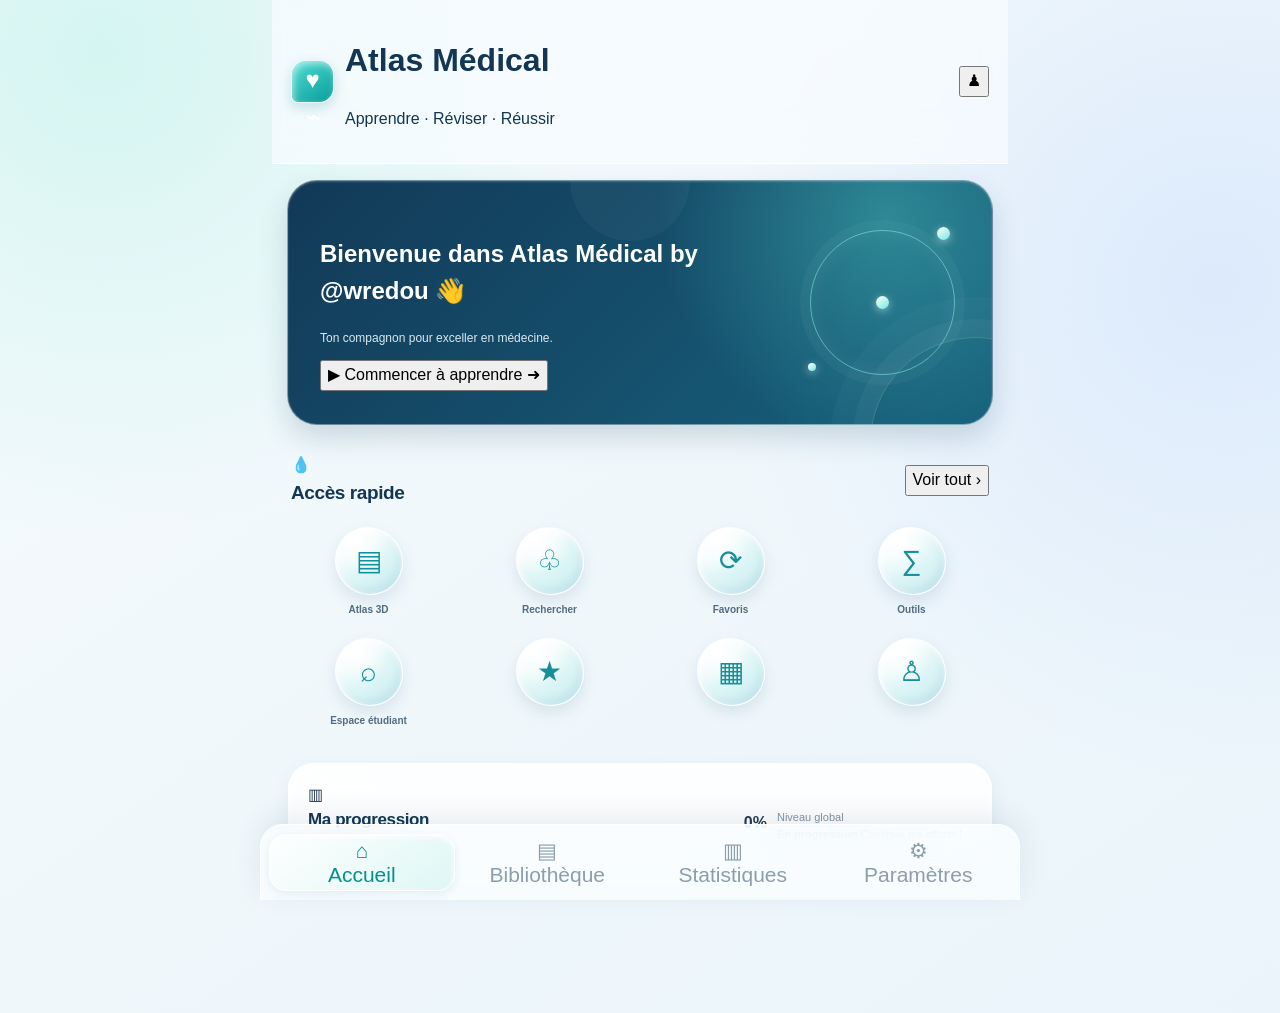
==== commit 67fd7dc8: "Update index.html" ====
--- a/index.html
+++ b/index.html
@@ -1,264 +1,549 @@
 
-<!doctype html>
+<!DOCTYPE html>
 <html lang="fr">
 <head>
-  <meta charset="utf-8">
+  <meta charset="UTF-8">
   <meta name="viewport" content="width=device-width, initial-scale=1, viewport-fit=cover">
   <meta name="theme-color" content="#dff5ff">
-  <meta name="description" content="Atlas Médical by @wredou — apprendre, réviser et réussir.">
+  <meta name="description" content="Atlas Médical by @wredou — Apprendre, Réviser, Réussir">
+
+  <title>Atlas Médical by @wredou</title>
 
   <link rel="manifest" href="./manifest.webmanifest">
-  <link rel="apple-touch-icon" sizes="180x180" href="./9669E3DB-0FBB-4664-848B-4874AA643D4F.png">
-  <link rel="stylesheet" href="./styles.css?v=3">
-
-  <title>Atlas Médical by @wredou</title>
+  <link rel="stylesheet" href="./styles.css?v=5">
 </head>
 
 <body>
-<div class="app-shell">
-
-  <!-- EN-TÊTE -->
-  <header class="topbar">
-    <a class="brand" href="#" aria-label="Accueil Atlas Médical">
-      <span class="brand-mark">♥</span>
-      <span>
-        <strong>Atlas Médical</strong>
-        <small>Apprendre · Réviser · Réussir</small>
-      </span>
-    </a>
-
-    <button class="icon-btn" id="installBtn" hidden aria-label="Installer">
-      ⇩
-    </button>
-  </header>
-
-  <main id="main">
-
-    <!-- ACCUEIL -->
-    <section class="hero">
-      <div class="hero-content">
-        <p class="eyebrow">BIENVENUE SUR ATLAS MÉDICAL</p>
-
-        <h1>
-          Apprendre la médecine,
-          <span>autrement.</span>
-        </h1>
-
-        <p>
-          Ton compagnon pour comprendre,
-          réviser et réussir en médecine.
+
+  <div class="app-shell">
+
+    <!-- =================================
+         EN-TÊTE ET IDENTITÉ ATLAS
+    ================================== -->
+
+    <header class="topbar">
+
+      <div class="brand">
+
+        <div class="brand-mark" aria-label="Logo Atlas Médical">
+          <span class="brand-heart">♥</span>
+          <span class="brand-ecg">⌁</span>
+        </div>
+
+        <div class="brand-text">
+          <h1>Atlas Médical</h1>
+          <p>Apprendre · Réviser · Réussir</p>
+        </div>
+
+      </div>
+
+      <div class="topbar-actions">
+
+        <button
+          class="profile-button"
+          type="button"
+          data-shortcut="profile"
+          aria-label="Mon profil">
+          <span class="profile-icon">♟</span>
+        </button>
+
+        <button
+          id="installBtn"
+          class="install-button"
+          type="button"
+          hidden>
+          Installer
+        </button>
+
+      </div>
+
+    </header>
+
+
+    <!-- =================================
+         CONTENU PRINCIPAL
+    ================================== -->
+
+    <main id="mainContent">
+
+      <!-- ACCUEIL -->
+
+      <section id="homePage" class="home-page">
+
+        <!-- CARTE DE BIENVENUE -->
+
+        <section class="hero">
+
+          <div class="hero-content">
+
+            <h2>
+              Bienvenue dans Atlas Médical
+              <span>by @wredou 👋</span>
+            </h2>
+
+            <p>
+              Ton compagnon pour exceller
+              en médecine.
+            </p>
+
+            <button
+              class="hero-button"
+              type="button"
+              data-shortcut="atlas">
+
+              <span class="hero-play">▶</span>
+              <span>Commencer à apprendre</span>
+              <span class="hero-arrow">➜</span>
+
+            </button>
+
+          </div>
+
+          <!-- Illustration anatomique à habiller dans le CSS -->
+
+          <div class="hero-art" aria-hidden="true">
+            <div class="hero-water-ring"></div>
+            <div class="hero-heart"></div>
+            <span class="hero-bubble bubble-one"></span>
+            <span class="hero-bubble bubble-two"></span>
+            <span class="hero-bubble bubble-three"></span>
+          </div>
+
+        </section>
+
+
+        <!-- =================================
+             LES 8 ACCÈS RAPIDES
+        ================================== -->
+
+        <section class="quick-section">
+
+          <div class="section-head">
+
+            <div class="section-title">
+              <span class="section-drop">💧</span>
+              <h2>Accès rapide</h2>
+            </div>
+
+            <button
+              class="see-all-button"
+              type="button"
+              data-shortcut="atlas">
+              Voir tout <span>›</span>
+            </button>
+
+          </div>
+
+
+          <div class="quick-grid">
+
+            <!-- COURS -->
+
+            <button
+              class="quick-item"
+              type="button"
+              data-shortcut="atlas">
+
+              <span class="drop-icon">
+                <span class="quick-symbol">▤</span>
+              </span>
+
+              <span class="quick-label">Cours</span>
+
+            </button>
+
+
+            <!-- QUIZ -->
+
+            <button
+              class="quick-item"
+              type="button"
+              data-shortcut="quiz">
+
+              <span class="drop-icon">
+                <span class="quick-symbol">♧</span>
+              </span>
+
+              <span class="quick-label">Quiz</span>
+
+            </button>
+
+
+            <!-- RÉVISIONS -->
+
+            <button
+              class="quick-item"
+              type="button"
+              data-shortcut="saved">
+
+              <span class="drop-icon">
+                <span class="quick-symbol">⟳</span>
+              </span>
+
+              <span class="quick-label">Révisions</span>
+
+            </button>
+
+
+            <!-- ATLAS 3D -->
+
+            <button
+              class="quick-item"
+              type="button"
+              data-shortcut="atlas3d">
+
+              <span class="drop-icon">
+                <span class="quick-symbol">◇</span>
+              </span>
+
+              <span class="quick-label">Atlas 3D</span>
+
+            </button>
+
+
+            <!-- RECHERCHER -->
+
+            <button
+              class="quick-item"
+              type="button"
+              data-shortcut="search">
+
+              <span class="drop-icon">
+                <span class="quick-symbol">⌕</span>
+              </span>
+
+              <span class="quick-label">Rechercher</span>
+
+            </button>
+
+
+            <!-- FAVORIS -->
+
+            <button
+              class="quick-item"
+              type="button"
+              data-shortcut="saved">
+
+              <span class="drop-icon">
+                <span class="quick-symbol">★</span>
+              </span>
+
+              <span class="quick-label">Favoris</span>
+
+            </button>
+
+
+            <!-- OUTILS MÉDICAUX -->
+
+            <button
+              class="quick-item"
+              type="button"
+              data-shortcut="tools">
+
+              <span class="drop-icon">
+                <span class="quick-symbol">▦</span>
+              </span>
+
+              <span class="quick-label">Outils médicaux</span>
+
+            </button>
+
+
+            <!-- ESPACE ÉTUDIANT -->
+
+            <button
+              class="quick-item"
+              type="button"
+              data-shortcut="student">
+
+              <span class="drop-icon">
+                <span class="quick-symbol">♙</span>
+              </span>
+
+              <span class="quick-label">Espace étudiant</span>
+
+            </button>
+
+          </div>
+
+        </section>
+
+
+        <!-- =================================
+             MA PROGRESSION
+        ================================== -->
+
+        <section class="study-card">
+
+          <div class="study-heading">
+
+            <div class="study-title">
+              <span class="progress-symbol">▥</span>
+              <h2>Ma progression</h2>
+            </div>
+
+            <button
+              class="details-button"
+              type="button"
+              data-page="stats">
+              Détails <span>›</span>
+            </button>
+
+          </div>
+
+
+          <div class="study-content">
+
+            <div
+              class="progress-circle"
+              id="progressCircle"
+              role="progressbar"
+              aria-label="Progression globale"
+              aria-valuemin="0"
+              aria-valuemax="100"
+              aria-valuenow="0">
+
+              <div class="progress-circle-inner">
+                <strong id="progressPercent">0%</strong>
+              </div>
+
+            </div>
+
+
+            <div class="progress-description">
+
+              <p>Niveau global</p>
+
+              <strong id="progressLevel">
+                En progression
+              </strong>
+
+              <span id="progressMessage">
+                Continue tes efforts !
+              </span>
+
+            </div>
+
+
+            <div class="progress-decoration" aria-hidden="true">
+              <span class="progress-drop"></span>
+              <span class="progress-bubble"></span>
+            </div>
+
+          </div>
+
+        </section>
+
+      </section>
+
+
+      <!-- =================================
+           PAGES DYNAMIQUES
+           Cours, quiz, profil, outils, etc.
+      ================================== -->
+
+      <section
+        id="dynamicPage"
+        class="dynamic-page"
+        hidden>
+
+        <div class="section-head">
+
+          <div class="section-title">
+            <h2 id="pageTitle">Atlas Médical</h2>
+          </div>
+
+        </div>
+
+
+        <!-- RECHERCHE DES COURS -->
+
+        <div class="search-box">
+
+          <span aria-hidden="true">⌕</span>
+
+          <input
+            id="searchInput"
+            type="search"
+            placeholder="Rechercher un cours, un sujet..."
+            autocomplete="off">
+
+        </div>
+
+
+        <!-- NOMBRE DE MODULES -->
+
+        <div
+          class="module-count"
+          id="moduleCount">
+        </div>
+
+
+        <!-- GRILLE DES 8 MODULES -->
+
+        <div
+          class="module-grid"
+          id="moduleGrid">
+        </div>
+
+
+        <!-- CONTENU DES AUTRES PAGES -->
+
+        <div id="pageContent"></div>
+
+      </section>
+
+
+      <!-- =================================
+           BIBLIOTHÈQUE PDF
+      ================================== -->
+
+      <section
+        id="bibliotheque-pdf"
+        class="atlas-pdf-library"
+        hidden>
+
+        <div class="section-head">
+
+          <div class="section-title">
+            <h2>Bibliothèque PDF</h2>
+          </div>
+
+        </div>
+
+
+        <p class="library-description">
+          Consulte et organise tes documents médicaux.
         </p>
 
-        <button class="primary-btn hero-action" type="button" data-shortcut="atlas">
-          ▶ Commencer à apprendre
-          <span>➜</span>
-        </button>
-      </div>
-
-      <div class="hero-art" aria-hidden="true">
-        <div class="hero-water-ring"></div>
-        <div class="hero-heart">♥</div>
-        <span class="hero-bubble bubble-one"></span>
-        <span class="hero-bubble bubble-two"></span>
-        <span class="hero-bubble bubble-three"></span>
-      </div>
-    </section>
-
-    <!-- ACCÈS RAPIDE -->
-    <section class="quick-section">
-      <div class="section-head">
-        <div>
-          <p class="eyebrow">TES OUTILS EN UN CLIC</p>
-          <h2>Accès rapide</h2>
-        </div>
-        <span class="count">08 outils</span>
-      </div>
-
-      <div class="quick-grid">
-
-        <button class="quick-item" type="button" data-shortcut="atlas">
-          <span class="drop-icon">▤</span>
-          <span class="quick-label">Cours</span>
-        </button>
-
-        <button class="quick-item" type="button" data-shortcut="quiz">
-          <span class="drop-icon">♧</span>
-          <span class="quick-label">Quiz</span>
-        </button>
-
-        <button class="quick-item" type="button" data-shortcut="saved">
-          <span class="drop-icon">⟳</span>
-          <span class="quick-label">Révisions</span>
-        </button>
-
-        <button class="quick-item" type="button" data-shortcut="atlas3d">
-          <span class="drop-icon">◇</span>
-          <span class="quick-label">Atlas 3D</span>
-        </button>
-
-        <button class="quick-item" type="button" data-shortcut="search">
-          <span class="drop-icon">⌕</span>
-          <span class="quick-label">Rechercher</span>
-        </button>
-
-        <button class="quick-item" type="button" data-shortcut="saved">
-          <span class="drop-icon">★</span>
-          <span class="quick-label">Favoris</span>
-        </button>
-
-        <button class="quick-item" type="button" data-shortcut="notes">
-          <span class="drop-icon">▤</span>
-          <span class="quick-label">Mes notes</span>
-        </button>
-
-        <button class="quick-item" type="button" data-shortcut="student">
-          <span class="drop-icon">♙</span>
-          <span class="quick-label">Espace étudiant</span>
-        </button>
-
-      </div>
-    </section>
-
-    <!-- PROGRESSION -->
-    <section class="study-card">
-      <div class="study-heading">
-        <div>
-          <p class="eyebrow">TON PARCOURS</p>
-          <h2>Ma progression</h2>
-        </div>
-        <span class="progress-symbol">▥</span>
-      </div>
-
-      <div class="study-content">
-        <div class="progress-ring" id="progressRing">
-          <span id="progressNumber">0</span>
-          <small>%</small>
-        </div>
-
-        <div class="progress-description">
-          <p>Niveau global</p>
-          <strong id="progressText">Continue tes révisions !</strong>
-        </div>
-      </div>
-    </section>
-
-    <!-- MODULES -->
-    <section class="modules-section">
-      <div class="section-head">
-        <div>
-          <p class="eyebrow">APPRENDRE ET COMPRENDRE</p>
-          <h2>Les modules</h2>
-        </div>
-        <span class="count" id="moduleCount">08 modules</span>
-      </div>
-
-      <label class="search-box" id="searchBox">
-        <span aria-hidden="true">⌕</span>
-        <input
-          id="searchInput"
-          type="search"
-          placeholder="Rechercher un cours, un syndrome, un ECG…"
-          autocomplete="off">
-      </label>
-
-      <div id="moduleGrid" class="module-grid" aria-live="polite"></div>
-    </section>
-
-    <!-- BIBLIOTHÈQUE MÉDICALE -->
-    <section id="bibliotheque-pdf" class="atlas-pdf-library">
-      <p class="eyebrow">RESSOURCES PÉDAGOGIQUES</p>
-      <h2>📚 Ma bibliothèque médicale</h2>
-
-      <p>
-        Consulte les trois tomes de l'Atlas cardiovasculaire
-        et les fiches patients.
-      </p>
-
-      <div class="atlas-pdf-buttons">
-
-        <button type="button"
-          onclick="AtlasPDFReader.open('./documents/Atlas_CardiovasTome1_v1F.pdf', 'Atlas cardiovasculaire — Tome 1')">
-          📘 Tome 1
-        </button>
-
-        <button type="button"
-          onclick="AtlasPDFReader.open('./documents/Atlas_Cardiovas_Tome2_v1F.pdf', 'Atlas cardiovasculaire — Tome 2')">
-          📗 Tome 2
-        </button>
-
-        <button type="button"
-          onclick="AtlasPDFReader.open('./documents/Atlas_Cardiovas%20Tome%203.1.VF.pdf', 'Atlas cardiovasculaire — Tome 3')">
-          📙 Tome 3
-        </button>
-
-        <button type="button"
-          onclick="AtlasPDFReader.open('./documents/Proteger_mon_coeur_fiches_patient.pdf', 'Protéger mon cœur — Fiches patients')">
-          ❤️ Fiches patients
-        </button>
-
-      </div>
-
-      <p class="disclaimer">
-        Les documents s'ouvrent dans le lecteur PDF intégré à Atlas Médical.
-      </p>
-    </section>
-
-    <p class="disclaimer">
-      Outil pédagogique. Ne remplace pas les recommandations officielles,
-      la supervision clinique ni le jugement d’un professionnel de santé.
-    </p>
-
-  </main>
-
-  <!-- NAVIGATION PRINCIPALE -->
-  <nav class="bottom-nav" aria-label="Navigation principale">
-
-    <button class="nav-item active" data-page="home" type="button">
-      <span>⌂</span>
-      <small>Accueil</small>
-    </button>
-
-    <button class="nav-item" data-page="atlas" type="button">
-      <span>▤</span>
-      <small>Bibliothèque</small>
-    </button>
-
-    <button class="nav-item" data-page="stats" type="button">
-      <span>▥</span>
-      <small>Statistiques</small>
-    </button>
-
-    <button class="nav-item" data-page="more" type="button">
-      <span>⚙</span>
-      <small>Paramètres</small>
-    </button>
-
-  </nav>
-
-</div>
-
-<!-- FENÊTRE DES MODULES -->
-<dialog id="moduleDialog" class="module-dialog">
-  <div class="dialog-top">
-    <span class="dialog-tag" id="dialogTag">MODULE</span>
-    <button class="icon-btn close-btn" id="closeDialog" aria-label="Fermer">
-      ×
-    </button>
+
+        <div class="atlas-pdf-buttons">
+
+          <button
+            class="primary-btn"
+            type="button"
+            id="openPdfLibrary">
+            Ouvrir ma bibliothèque
+          </button>
+
+        </div>
+
+
+        <!-- LECTEUR PDF INTÉGRÉ -->
+
+        <div id="pdfReaderContainer"></div>
+
+      </section>
+
+    </main>
+
+
+    <!-- =================================
+         NAVIGATION INFÉRIEURE
+    ================================== -->
+
+    <nav
+      class="bottom-nav"
+      aria-label="Navigation principale">
+
+      <button
+        class="nav-item active"
+        type="button"
+        data-page="home">
+
+        <span class="nav-icon">⌂</span>
+        <span>Accueil</span>
+
+      </button>
+
+
+      <button
+        class="nav-item"
+        type="button"
+        data-page="atlas">
+
+        <span class="nav-icon">▤</span>
+        <span>Bibliothèque</span>
+
+      </button>
+
+
+      <button
+        class="nav-item"
+        type="button"
+        data-page="stats">
+
+        <span class="nav-icon">▥</span>
+        <span>Statistiques</span>
+
+      </button>
+
+
+      <button
+        class="nav-item"
+        type="button"
+        data-page="more">
+
+        <span class="nav-icon">⚙</span>
+        <span>Paramètres</span>
+
+      </button>
+
+    </nav>
+
   </div>
-  <div id="dialogContent"></div>
-</dialog>
-
-<!-- NOTIFICATIONS -->
-<div class="toast" id="toast" role="status" aria-live="polite"></div>
-
-<!-- SCRIPTS -->
-<script src="./pdf-reader.js" defer></script>
-<script src="./calculators.js" defer></script>
-<script src="./news.js" defer></script>
-<script src="./scores.js" defer></script>
-<script src="./student-db.js" defer></script>
-<script src="./student-space.js" defer></script>
-<script src="./app.js" defer></script>
+
+
+  <!-- =================================
+       FENÊTRE DES MODULES
+  ================================== -->
+
+  <div
+    id="moduleDialog"
+    class="module-dialog"
+    aria-hidden="true"
+    hidden>
+
+    <div class="module-dialog-content">
+
+      <button
+        id="closeModuleDialog"
+        class="dialog-close"
+        type="button"
+        aria-label="Fermer">
+        ×
+      </button>
+
+      <div id="moduleDialogBody"></div>
+
+    </div>
+
+  </div>
+
+
+  <!-- =================================
+       NOTIFICATIONS
+  ================================== -->
+
+  <div
+    id="toast"
+    class="toast"
+    role="status"
+    aria-live="polite">
+  </div>
+
+
+  <!-- =================================
+       SCRIPTS EXISTANTS
+  ================================== -->
+
+  <script src="./pdf-reader.js" defer></script>
+  <script src="./calculators.js" defer></script>
+  <script src="./news.js" defer></script>
+  <script src="./scores.js" defer></script>
+  <script src="./student-db.js" defer></script>
+  <script src="./student-space.js" defer></script>
+  <script src="./app.js" defer></script>
 
 </body>
 </html>
--- a/styles.css
+++ b/styles.css
@@ -1,26 +1,27 @@
 
 /* ==========================================
-   ATLAS MÉDICAL — LIQUID GLASS
-   Identité visuelle : bleu médical et gouttes
+   ATLAS MÉDICAL — AQUA GLASS
+   Design médical nouvelle génération
+   Interface mobile — iPhone
 ========================================== */
 
 :root {
-  --navy: #102b46;
-  --navy-light: #1b4967;
-  --turquoise: #16b8ae;
-  --turquoise-light: #d9f8f5;
+  --navy: #123653;
+  --navy-deep: #0c2942;
+  --blue: #2878a9;
+  --turquoise: #16b9b0;
+  --cyan: #67e5dc;
+  --background: #edf7fb;
+  --text: #243b50;
+  --muted: #8194a5;
   --white: #ffffff;
-  --background: #edf5f9;
-  --text: #243447;
-  --muted: #718096;
-  --line: rgba(255,255,255,.65);
-
-  --glass: rgba(255,255,255,.66);
-  --glass-strong: rgba(255,255,255,.82);
-  --glass-border: rgba(255,255,255,.85);
-
-  --shadow: 0 12px 30px rgba(16,43,70,.09);
-  --shadow-soft: 0 5px 18px rgba(16,43,70,.07);
+
+  --glass: rgba(255,255,255,.67);
+  --glass-strong: rgba(255,255,255,.88);
+  --glass-border: rgba(255,255,255,.92);
+
+  --shadow: 0 12px 30px rgba(30,76,110,.10);
+  --shadow-soft: 0 5px 18px rgba(30,76,110,.07);
 }
 
 * {
@@ -29,23 +30,28 @@
 
 html {
   scroll-behavior: smooth;
+  min-height: 100%;
 }
 
 body {
   margin: 0;
+  min-height: 100vh;
   font-family: -apple-system, BlinkMacSystemFont,
     "Segoe UI", sans-serif;
+  color: var(--text);
+  line-height: 1.55;
+  -webkit-font-smoothing: antialiased;
+
   background:
-    radial-gradient(circle at 10% 5%, #d8f6f4 0, transparent 30%),
-    radial-gradient(circle at 90% 35%, #dceafa 0, transparent 32%),
-    linear-gradient(145deg, #f5fbfd, #eaf3f8);
-  color: var(--text);
-  line-height: 1.6;
-  -webkit-font-smoothing: antialiased;
+    radial-gradient(circle at 8% 5%, #d4f5f1 0, transparent 32%),
+    radial-gradient(circle at 95% 28%, #dceafb 0, transparent 35%),
+    linear-gradient(145deg, #f6fbfd, #eaf4fa);
 }
 
 button,
-input {
+input,
+textarea,
+select {
   font: inherit;
 }
 
@@ -55,52 +61,52 @@
 }
 
 .app-shell {
+  position: relative;
   width: 100%;
   max-width: 760px;
   min-height: 100vh;
   margin: auto;
-  padding-bottom: 100px;
-  background: transparent;
-}
-
-/* ==========================================
-   BARRE SUPÉRIEURE
+  padding-bottom: calc(105px + env(safe-area-inset-bottom));
+}
+
+/* ==========================================
+   EN-TÊTE
 ========================================== */
 
 .topbar {
   position: relative;
-  z-index: 2;
+  z-index: 5;
   display: flex;
   align-items: center;
   justify-content: space-between;
-  padding: 16px 20px;
-  background: rgba(16,43,70,.94);
-  color: white;
-  backdrop-filter: blur(18px);
-  -webkit-backdrop-filter: blur(18px);
+  padding: 15px 19px;
+  background: rgba(247,252,255,.76);
+  border-bottom: 1px solid rgba(255,255,255,.9);
+  backdrop-filter: blur(22px);
+  -webkit-backdrop-filter: blur(22px);
 }
 
 .brand {
   display: flex;
   align-items: center;
   gap: 11px;
-  color: white;
+  color: var(--navy);
   text-decoration: none;
 }
 
 .brand-mark {
   display: grid;
   place-items: center;
-  width: 46px;
-  height: 46px;
-  background: linear-gradient(145deg, #67e9df, #16a99f);
-  border: 1px solid rgba(255,255,255,.65);
-  border-radius: 40% 60% 55% 45%;
+  width: 43px;
+  height: 43px;
+  color: white;
+  font-size: 24px;
+  border-radius: 15px 15px 15px 7px;
+  background: linear-gradient(145deg, #53ded3, #079c9b);
+  border: 1px solid rgba(255,255,255,.9);
   box-shadow:
-    inset 2px 3px 7px rgba(255,255,255,.65),
-    0 5px 15px rgba(0,0,0,.18);
-  font-size: 25px;
-  color: white;
+    inset 2px 3px 7px rgba(255,255,255,.55),
+    0 5px 13px rgba(16,120,135,.2);
 }
 
 .brand strong,
@@ -111,228 +117,452 @@
 .brand strong {
   font-size: 14px;
   letter-spacing: 1px;
+  font-weight: 850;
 }
 
 .brand small {
-  color: #b8d4df;
-  font-size: 11px;
+  color: var(--muted);
+  font-size: 10px;
+  letter-spacing: .3px;
 }
 
 .icon-btn {
-  width: 42px;
-  height: 42px;
-  border: 1px solid rgba(255,255,255,.3);
-  border-radius: 15px;
-  background: rgba(255,255,255,.14);
-  color: white;
-  font-size: 23px;
+  display: grid;
+  place-items: center;
+  width: 43px;
+  height: 43px;
   padding: 0;
-  box-shadow: inset 0 1px 5px rgba(255,255,255,.2);
-}
-
-/* ==========================================
-   ACCUEIL — GRANDE CARTE
+  color: var(--navy);
+  background: rgba(255,255,255,.8);
+  border: 1px solid white;
+  border-radius: 16px;
+  box-shadow: var(--shadow-soft);
+  font-size: 21px;
+}
+
+/* ==========================================
+   ACCUEIL — CARTE PRINCIPALE
 ========================================== */
 
 .hero {
   position: relative;
+  display: flex;
+  align-items: center;
+  justify-content: space-between;
+  gap: 10px;
+  min-height: 220px;
+  margin: 16px 15px 20px;
+  padding: 25px 21px;
   overflow: hidden;
-  padding: 34px 22px;
+  isolation: isolate;
+
+  color: white;
+  border: 1px solid rgba(255,255,255,.4);
+  border-radius: 30px;
   background:
-    radial-gradient(circle at 90% 10%, rgba(92,239,224,.3), transparent 35%),
-    linear-gradient(140deg, #102b46, #17617a);
-  color: white;
-  border-radius: 0 0 32px 32px;
-  box-shadow: 0 12px 30px rgba(16,43,70,.16);
+    radial-gradient(circle at 85% 15%, rgba(91,233,218,.35), transparent 36%),
+    linear-gradient(135deg, #123957, #17627d);
+
+  box-shadow:
+    inset 0 1px 2px rgba(255,255,255,.2),
+    0 13px 28px rgba(16,60,90,.17);
+}
+
+.hero::before {
+  content: "";
+  position: absolute;
+  z-index: -1;
+  width: 210px;
+  height: 210px;
+  right: -90px;
+  bottom: -125px;
+  border: 1px solid rgba(255,255,255,.17);
+  border-radius: 50%;
+  box-shadow:
+    0 0 0 18px rgba(255,255,255,.035),
+    0 0 0 40px rgba(255,255,255,.025);
 }
 
 .hero::after {
   content: "";
   position: absolute;
-  width: 180px;
-  height: 180px;
-  right: -75px;
-  bottom: -90px;
+  z-index: -1;
+  top: -60px;
+  left: 40%;
+  width: 120px;
+  height: 120px;
   border-radius: 50%;
-  border: 1px solid rgba(255,255,255,.15);
+  background: rgba(255,255,255,.035);
+}
+
+.hero-content {
+  position: relative;
+  z-index: 2;
+  flex: 1;
+  min-width: 0;
+}
+
+.hero .eyebrow {
+  color: #8df0e5;
+}
+
+.hero h1 {
+  margin: 7px 0 10px;
+  color: white;
+  font-size: clamp(29px, 7vw, 40px);
+  line-height: 1.12;
+  letter-spacing: -1.3px;
+}
+
+.hero h1 span {
+  color: #6ce9df;
+}
+
+.hero p:not(.eyebrow) {
+  max-width: 270px;
+  color: #d8eaf0;
+  font-size: 12px;
+  line-height: 1.6;
+}
+
+.hero .primary-btn {
+  width: auto;
+  min-width: 145px;
+  padding: 11px 17px;
+  font-size: 12px;
+}
+
+.hero-art {
+  position: relative;
+  flex: 0 0 112px;
+  width: 112px;
+  height: 150px;
+  display: grid;
+  place-items: center;
+}
+
+.hero-water-ring {
+  position: absolute;
+  width: 115px;
+  height: 115px;
+  border: 1px solid rgba(135,245,235,.55);
+  border-radius: 50%;
   box-shadow:
-    0 0 0 20px rgba(255,255,255,.035),
-    0 0 0 42px rgba(255,255,255,.025);
-  pointer-events: none;
-}
-
-.eyebrow {
-  font-size: 10px;
-  font-weight: 800;
-  letter-spacing: 1.5px;
-  color: var(--turquoise);
-  margin: 0 0 9px;
-}
-
-.hero .eyebrow {
-  color: #83eee3;
-}
-
-.hero h1 {
+    0 0 0 10px rgba(255,255,255,.035),
+    inset 0 0 20px rgba(255,255,255,.08);
+}
+
+.hero-heart {
   position: relative;
-  z-index: 1;
-  font-size: clamp(34px, 8vw, 48px);
-  line-height: 1.12;
-  color: white;
-  margin: 12px 0;
-  letter-spacing: -1.5px;
-}
-
-.hero h1 span {
-  color: #65e6da;
-}
-
-.hero > p:not(.eyebrow) {
-  color: #d5e6ec;
-  font-size: 14px;
-}
-
-.hero-chip {
-  position: relative;
-  z-index: 1;
-  display: inline-flex;
-  align-items: center;
-  gap: 8px;
-  margin-top: 12px;
-  background: rgba(255,255,255,.13);
-  border: 1px solid rgba(255,255,255,.22);
-  padding: 9px 14px;
-  border-radius: 30px;
-  font-size: 11px;
-  backdrop-filter: blur(12px);
-  -webkit-backdrop-filter: blur(12px);
-}
-
-.pulse {
+  z-index: 2;
+  width: 76px;
+  height: 76px;
+  display: grid;
+  place-items: center;
+  font-size: 65px;
+  filter: drop-shadow(0 9px 10px rgba(0,0,0,.23));
+  animation: heartFloat 4s ease-in-out infinite;
+}
+
+.hero-bubble {
+  position: absolute;
+  width: 13px;
+  height: 13px;
+  border-radius: 50%;
+  background: linear-gradient(145deg, white, #75e8df);
+  box-shadow: 0 2px 9px rgba(255,255,255,.5);
+}
+
+.hero-bubble:nth-of-type(1) {
+  top: 12px;
+  right: 10px;
+}
+
+.hero-bubble:nth-of-type(2) {
+  bottom: 19px;
+  left: 3px;
   width: 8px;
   height: 8px;
-  border-radius: 50%;
-  background: #55ded1;
-  box-shadow: 0 0 10px #55ded1;
-}
-
-/* ==========================================
-   TITRES ET SECTIONS
-========================================== */
+}
+
+@keyframes heartFloat {
+  0%, 100% { transform: translateY(0); }
+  50% { transform: translateY(-6px); }
+}
+
+/* ==========================================
+   PETITS TITRES
+========================================== */
+
+.eyebrow {
+  margin: 0 0 7px;
+  color: var(--turquoise);
+  font-size: 9px;
+  font-weight: 850;
+  letter-spacing: 1.5px;
+  text-transform: uppercase;
+}
 
 .section-head {
   display: flex;
   align-items: center;
   justify-content: space-between;
-  padding: 25px 20px 12px;
+  gap: 10px;
+  padding: 20px 19px 12px;
 }
 
 .section-head h2,
 .study-card h2 {
   margin: 0;
-  font-size: 21px;
   color: var(--navy);
+  font-size: 19px;
   letter-spacing: -.4px;
 }
 
 .count {
+  flex-shrink: 0;
+  padding: 5px 10px;
+  color: #528095;
+  font-size: 10px;
+  font-weight: 750;
+  background: rgba(255,255,255,.65);
+  border: 1px solid white;
+  border-radius: 20px;
+}
+
+/* ==========================================
+   ACCÈS RAPIDES — GOUTTES D'EAU
+========================================== */
+
+.quick-section {
+  padding: 0 17px;
+}
+
+.quick-section .section-head {
+  padding: 8px 2px 15px;
+}
+
+.quick-grid {
+  display: grid;
+  grid-template-columns: repeat(4, minmax(0,1fr));
+  gap: 18px 10px;
+  padding: 4px 0 12px;
+}
+
+.quick-item {
+  display: flex;
+  flex-direction: column;
+  align-items: center;
+  justify-content: flex-start;
+  gap: 8px;
+  min-width: 0;
+  padding: 0;
+  border: 0;
+  background: transparent;
+  color: var(--text);
+  text-align: center;
+}
+
+.drop-icon {
+  position: relative;
+  display: grid;
+  place-items: center;
+  width: 59px;
+  height: 59px;
+  color: #168f9b;
+  font-size: 25px;
+
+  border: 1px solid rgba(255,255,255,.98);
+  border-radius: 48% 52% 48% 52%;
+
+  background:
+    radial-gradient(circle at 30% 20%, white 0, rgba(255,255,255,.65) 22%, transparent 48%),
+    linear-gradient(145deg, #ffffff, #d9f4f5 65%, #c9e9f1);
+
+  box-shadow:
+    inset 3px 4px 8px rgba(255,255,255,.95),
+    inset -3px -4px 9px rgba(71,151,174,.12),
+    0 7px 15px rgba(30,94,126,.12);
+
+  transition: transform .2s, box-shadow .2s;
+}
+
+.drop-icon::after {
+  content: "";
+  position: absolute;
+  top: 9px;
+  left: 12px;
+  width: 13px;
+  height: 7px;
+  border-radius: 50%;
+  background: rgba(255,255,255,.85);
+  transform: rotate(-35deg);
+}
+
+.quick-item:active .drop-icon {
+  transform: scale(.91);
+  box-shadow: inset 0 4px 10px rgba(36,113,139,.15);
+}
+
+.quick-label {
+  max-width: 78px;
+  color: #536d80;
+  font-size: 10px;
+  line-height: 1.3;
+  font-weight: 700;
+}
+
+/* ==========================================
+   PROGRESSION
+========================================== */
+
+.study-card {
+  display: flex;
+  align-items: center;
+  justify-content: space-between;
+  gap: 13px;
+  margin: 24px 16px;
+  padding: 19px;
+  border: 1px solid rgba(255,255,255,.95);
+  border-radius: 25px;
+  background: var(--glass-strong);
+  box-shadow:
+    inset 0 2px 5px rgba(255,255,255,.95),
+    var(--shadow-soft);
+  backdrop-filter: blur(18px);
+  -webkit-backdrop-filter: blur(18px);
+}
+
+.study-heading {
+  flex: 1;
+  min-width: 0;
+}
+
+.study-card h2 {
+  font-size: 17px;
+}
+
+.study-card p:not(.eyebrow) {
+  margin: 6px 0 0;
   color: var(--muted);
   font-size: 11px;
-  font-weight: 700;
-  background: var(--glass);
-  border: 1px solid var(--glass-border);
-  padding: 6px 11px;
-  border-radius: 20px;
-}
-
-/* ==========================================
-   RECHERCHE
-========================================== */
+}
+
+.study-content {
+  display: flex;
+  align-items: center;
+  justify-content: space-between;
+  gap: 10px;
+}
+
+.progress-description {
+  flex: 1;
+  color: var(--muted);
+  font-size: 11px;
+}
+
+.progress-ring {
+  position: relative;
+  flex-shrink: 0;
+  display: grid;
+  place-items: center;
+  width: 72px;
+  height: 72px;
+  border-radius: 50%;
+  color: var(--navy);
+  font-size: 18px;
+  font-weight: 850;
+  background:
+    radial-gradient(circle, white 57%, transparent 59%),
+    conic-gradient(var(--turquoise) 0deg, #d9f1ef 0deg);
+  box-shadow: 0 4px 12px rgba(26,100,120,.1);
+}
+
+/* ==========================================
+   MODULES MÉDICAUX
+========================================== */
+
+.modules-section {
+  padding-bottom: 10px;
+}
 
 .search-box {
   display: flex;
   align-items: center;
   gap: 10px;
-  margin: 8px 20px 17px;
-  padding: 0 15px;
-  background: var(--glass-strong);
-  border: 1px solid var(--glass-border);
-  border-radius: 19px;
+  margin: 7px 17px 16px;
+  padding: 0 14px;
   color: var(--turquoise);
-  font-size: 23px;
+  font-size: 20px;
+  border: 1px solid white;
+  border-radius: 18px;
+  background: rgba(255,255,255,.8);
   box-shadow: var(--shadow-soft);
-  backdrop-filter: blur(15px);
-  -webkit-backdrop-filter: blur(15px);
+  backdrop-filter: blur(14px);
+  -webkit-backdrop-filter: blur(14px);
 }
 
 .search-box input {
   width: 100%;
   min-width: 0;
+  margin: 0;
+  padding: 13px 0;
+  color: var(--text);
+  font-size: 12px;
   border: 0;
   outline: none;
   background: transparent;
-  padding: 15px 0;
-  font-size: 13px;
-  margin: 0;
-  color: var(--text);
 }
 
 .search-box input::placeholder {
-  color: #91a1af;
-}
-
-/* ==========================================
-   CARTES DES MODULES
-========================================== */
+  color: #98aab7;
+}
 
 .module-grid {
   display: grid;
-  grid-template-columns: repeat(2, minmax(0, 1fr));
-  gap: 13px;
-  padding: 0 20px;
+  grid-template-columns: repeat(2, minmax(0,1fr));
+  gap: 12px;
+  padding: 0 16px;
 }
 
 .module-card {
   position: relative;
-  overflow: hidden;
   display: flex;
   flex-direction: column;
   align-items: flex-start;
+  gap: 8px;
+  min-height: 145px;
+  padding: 15px;
+  overflow: hidden;
   text-align: left;
-  gap: 9px;
-  min-height: 155px;
-  padding: 15px;
-  background: var(--glass);
   color: var(--text);
-  border: 1px solid var(--glass-border);
-  border-radius: 23px 23px 23px 12px;
+  background: rgba(255,255,255,.74);
+  border: 1px solid rgba(255,255,255,.98);
+  border-radius: 22px;
   box-shadow:
-    inset 0 2px 4px rgba(255,255,255,.9),
-    0 8px 22px rgba(16,43,70,.07);
-  backdrop-filter: blur(15px);
-  -webkit-backdrop-filter: blur(15px);
+    inset 0 2px 4px rgba(255,255,255,.95),
+    0 7px 17px rgba(31,80,110,.065);
+  backdrop-filter: blur(14px);
+  -webkit-backdrop-filter: blur(14px);
   transition: transform .2s, box-shadow .2s;
 }
 
 .module-card::after {
   content: "";
   position: absolute;
-  width: 65px;
-  height: 65px;
+  top: -30px;
   right: -30px;
-  top: -30px;
+  width: 70px;
+  height: 70px;
   border-radius: 50%;
-  background: rgba(255,255,255,.55);
-  pointer-events: none;
+  background: rgba(218,246,246,.5);
 }
 
 .module-card:active {
   transform: scale(.97);
-  box-shadow: inset 0 3px 8px rgba(16,43,70,.09);
 }
 
 .module-card:hover {
-  transform: translateY(-3px);
   box-shadow: var(--shadow);
 }
 
@@ -341,131 +571,76 @@
   z-index: 1;
   display: grid;
   place-items: center;
-  width: 45px;
-  height: 45px;
-  border-radius: 38% 62% 55% 45%;
-  font-size: 22px;
-  background: linear-gradient(145deg, #ffffff, #d9f8f5);
-  border: 1px solid rgba(255,255,255,.9);
-  box-shadow:
-    inset 2px 3px 6px rgba(255,255,255,.9),
-    0 4px 12px rgba(16,43,70,.09);
+  width: 43px;
+  height: 43px;
+  font-size: 21px;
+  border-radius: 15px 15px 15px 6px;
+  background: linear-gradient(145deg, white, #dff7f5);
+  border: 1px solid white;
+  box-shadow: 0 4px 11px rgba(34,110,130,.09);
 }
 
 .module-card strong {
-  font-size: 13px;
+  font-size: 12px;
   line-height: 1.35;
 }
 
 .module-card small {
   color: var(--muted);
   font-size: 10px;
-  line-height: 1.5;
-}
-
-/* ==========================================
-   CARTE DE PROGRESSION
-========================================== */
-
-.study-card {
-  display: flex;
-  justify-content: space-between;
-  align-items: center;
-  gap: 15px;
-  margin: 25px 20px;
+  line-height: 1.45;
+}
+
+/* ==========================================
+   BIBLIOTHÈQUE PDF
+========================================== */
+
+.atlas-pdf-library {
+  margin: 22px 16px;
   padding: 19px;
+  border: 1px solid white;
+  border-radius: 24px;
   background: var(--glass-strong);
-  border: 1px solid var(--glass-border);
-  border-radius: 25px 25px 25px 12px;
-  box-shadow:
-    inset 0 2px 5px rgba(255,255,255,.9),
-    var(--shadow-soft);
-  backdrop-filter: blur(16px);
-  -webkit-backdrop-filter: blur(16px);
-}
-
-.study-card p:not(.eyebrow) {
-  color: var(--muted);
-  font-size: 11px;
-}
-
-.progress-ring {
-  flex-shrink: 0;
-  display: flex;
-  align-items: center;
-  justify-content: center;
-  width: 72px;
-  height: 72px;
-  border: 5px solid var(--turquoise-light);
-  border-top-color: var(--turquoise);
-  border-radius: 50%;
-  color: var(--navy);
-  font-size: 19px;
-  font-weight: 800;
-  background: rgba(255,255,255,.55);
-  box-shadow: inset 0 2px 7px rgba(16,43,70,.05);
-}
-
-.progress-ring small {
-  font-size: 10px;
-}
-
-/* ==========================================
-   BIBLIOTHÈQUE MÉDICALE
-========================================== */
-
-.atlas-pdf-library {
-  margin: 24px 16px;
-  padding: 20px;
-  background: var(--glass-strong);
-  border: 1px solid var(--glass-border);
-  border-radius: 25px 25px 25px 12px;
   box-shadow: var(--shadow-soft);
   backdrop-filter: blur(16px);
   -webkit-backdrop-filter: blur(16px);
 }
 
 .atlas-pdf-library h2 {
+  margin: 4px 0 9px;
   color: var(--navy);
-  font-size: 20px;
-  margin-bottom: 12px;
+  font-size: 18px;
 }
 
 .atlas-pdf-library > p:not(.eyebrow) {
-  font-size: 12px;
   color: var(--muted);
+  font-size: 11px;
 }
 
 .atlas-pdf-buttons {
   display: grid;
-  grid-template-columns: repeat(2, 1fr);
-  gap: 12px;
+  grid-template-columns: repeat(2,minmax(0,1fr));
+  gap: 10px;
 }
 
 .atlas-pdf-buttons button {
-  position: relative;
-  overflow: hidden;
-  min-height: 53px;
-  padding: 12px 10px;
-  border: 1px solid rgba(255,255,255,.8);
-  border-radius: 20px 20px 20px 9px;
-  background: linear-gradient(145deg, #ffffff, #d8f6f4);
+  min-height: 49px;
+  padding: 10px;
   color: var(--navy);
-  font-weight: 700;
-  font-size: 12px;
-  box-shadow:
-    inset 0 2px 5px rgba(255,255,255,.95),
-    0 5px 13px rgba(16,43,70,.1);
-  transition: transform .2s, box-shadow .2s;
+  font-size: 11px;
+  font-weight: 750;
+  border: 1px solid white;
+  border-radius: 17px;
+  background: linear-gradient(145deg, white, #e0f6f5);
+  box-shadow: var(--shadow-soft);
 }
 
 .atlas-pdf-buttons button:active {
-  transform: scale(.95);
-  box-shadow: inset 0 3px 7px rgba(16,43,70,.12);
-}
-
-/* ==========================================
-   BOUTONS — EFFET GOUTTE D'EAU
+  transform: scale(.96);
+}
+
+/* ==========================================
+   BOUTONS
 ========================================== */
 
 .primary-btn,
@@ -473,88 +648,91 @@
   position: relative;
   overflow: hidden;
   width: 100%;
-  margin-top: 12px;
-  padding: 14px;
-  border: 1px solid rgba(255,255,255,.55);
-  border-radius: 25px 25px 25px 10px;
+  margin-top: 11px;
+  padding: 13px 16px;
+  border: 1px solid rgba(255,255,255,.65);
+  border-radius: 18px 18px 18px 7px;
+  font-size: 12px;
   font-weight: 800;
   box-shadow:
-    inset 0 2px 5px rgba(255,255,255,.45),
-    0 6px 16px rgba(16,43,70,.13);
-  transition: transform .2s, box-shadow .2s;
+    inset 0 2px 5px rgba(255,255,255,.4),
+    0 6px 15px rgba(16,70,95,.13);
+  transition: transform .2s;
 }
 
 .primary-btn {
-  background: linear-gradient(145deg, #48d8ca, #0b9e9b);
   color: white;
+  background: linear-gradient(145deg, #42d8ca, #0b9f9c);
 }
 
 .secondary-btn {
-  background: linear-gradient(145deg, #244f70, #102b46);
   color: white;
+  background: linear-gradient(145deg, #285b7c, #123653);
 }
 
 .primary-btn:active,
 .secondary-btn:active {
   transform: scale(.97);
-  box-shadow: inset 0 3px 8px rgba(0,0,0,.16);
-}
-
-/* ==========================================
-   NAVIGATION INFÉRIEURE
+}
+
+/* ==========================================
+   NAVIGATION FLOTTANTE
 ========================================== */
 
 .bottom-nav {
   position: fixed;
-  z-index: 10;
+  z-index: 20;
+  left: 50%;
   bottom: 0;
-  left: 50%;
   transform: translateX(-50%);
   display: flex;
+  align-items: center;
   justify-content: space-around;
-  align-items: center;
-  width: 100%;
-  max-width: 760px;
-  padding: 10px 5px calc(10px + env(safe-area-inset-bottom));
-  background: rgba(245,252,255,.78);
-  border-top: 1px solid rgba(255,255,255,.9);
-  box-shadow: 0 -8px 25px rgba(16,43,70,.07);
-  backdrop-filter: blur(22px);
-  -webkit-backdrop-filter: blur(22px);
+  width: min(100%,760px);
+  padding: 9px 8px calc(9px + env(safe-area-inset-bottom));
+  background: rgba(248,253,255,.83);
+  border: 1px solid rgba(255,255,255,.95);
+  border-bottom: 0;
+  border-radius: 23px 23px 0 0;
+  box-shadow: 0 -8px 28px rgba(28,72,100,.09);
+  backdrop-filter: blur(24px);
+  -webkit-backdrop-filter: blur(24px);
 }
 
 .nav-item {
   display: flex;
+  flex: 1;
   flex-direction: column;
   align-items: center;
   justify-content: center;
   gap: 3px;
-  min-width: 52px;
-  min-height: 48px;
-  padding: 5px 9px;
+  min-width: 0;
+  min-height: 49px;
+  padding: 5px 3px;
+  color: #8c9eac;
+  background: transparent;
   border: 1px solid transparent;
-  border-radius: 20px 20px 20px 8px;
-  background: transparent;
-  color: #8b9aaa;
+  border-radius: 17px;
   transition: all .2s;
 }
 
 .nav-item span {
   font-size: 21px;
+  line-height: 1;
 }
 
 .nav-item small {
   font-size: 9px;
-  font-weight: 600;
+  font-weight: 700;
 }
 
 .nav-item.active {
-  color: #078e88;
-  background: linear-gradient(145deg, #ffffff, #d9f8f5);
-  border-color: rgba(255,255,255,.9);
+  color: #078f8b;
+  background: linear-gradient(145deg, white, #ddf7f4);
+  border-color: white;
   box-shadow:
     inset 0 2px 5px rgba(255,255,255,.95),
-    0 4px 12px rgba(16,43,70,.09);
+    0 3px 10px rgba(23,103,119,.09);
 }
 
 /* ==========================================
@@ -562,20 +740,21 @@
 ========================================== */
 
 .module-dialog {
-  width: min(90%, 500px);
-  max-height: 82vh;
-  padding: 23px;
-  border: 1px solid rgba(255,255,255,.85);
-  border-radius: 28px 28px 28px 12px;
+  width: min(91%,500px);
+  max-height: 83vh;
+  overflow-y: auto;
+  padding: 22px;
   color: var(--text);
-  background: rgba(248,253,255,.96);
+  background: rgba(248,253,255,.97);
+  border: 1px solid white;
+  border-radius: 26px;
   box-shadow: 0 20px 60px rgba(0,0,0,.2);
   backdrop-filter: blur(20px);
   -webkit-backdrop-filter: blur(20px);
 }
 
 .module-dialog::backdrop {
-  background: rgba(9,25,42,.65);
+  background: rgba(8,34,54,.62);
   backdrop-filter: blur(6px);
 }
 
@@ -588,19 +767,22 @@
 .dialog-tag {
   color: var(--turquoise);
   font-size: 10px;
-  font-weight: 800;
+  font-weight: 850;
   letter-spacing: 1px;
 }
 
 .close-btn {
-  background: var(--background);
+  width: 39px;
+  height: 39px;
   color: var(--navy);
-  border: 1px solid var(--glass-border);
+  background: #eaf5f8;
+  border: 1px solid white;
+  border-radius: 14px;
 }
 
 .module-dialog h2 {
   color: var(--navy);
-  font-size: 23px;
+  font-size: 22px;
 }
 
 .module-dialog p {
@@ -614,8 +796,8 @@
 
 .content-list li {
   padding: 8px 0;
-  font-size: 13px;
-  border-bottom: 1px solid var(--line);
+  font-size: 12px;
+  border-bottom: 1px solid #e5eef2;
 }
 
 .small-note {
@@ -632,39 +814,39 @@
   width: 100%;
   margin: 9px 0;
   padding: 13px;
-  background: rgba(255,255,255,.8);
-  border: 1px solid rgba(255,255,255,.9);
-  border-radius: 17px 17px 17px 8px;
   color: var(--text);
   text-align: left;
+  background: rgba(255,255,255,.85);
+  border: 1px solid white;
+  border-radius: 16px;
   box-shadow: var(--shadow-soft);
 }
 
 .quiz-option.correct {
+  color: #176a45;
   background: #e1f6ec;
   border-color: #37ae79;
-  color: #176a45;
 }
 
 .quiz-option.wrong {
+  color: #a13e36;
   background: #fff0ef;
   border-color: #e27b72;
-  color: #a13e36;
-}
-
-/* ==========================================
-   MESSAGES ET ÉTATS VIDES
+}
+
+/* ==========================================
+   CONTENUS ET ÉTATS VIDES
 ========================================== */
 
 .empty {
   grid-column: 1 / -1;
-  padding: 25px;
+  padding: 24px;
+  color: var(--muted);
+  font-size: 12px;
+  text-align: center;
   background: var(--glass);
-  border: 1px solid var(--glass-border);
+  border: 1px solid white;
   border-radius: 20px;
-  text-align: center;
-  color: var(--muted);
-  font-size: 13px;
 }
 
 .disclaimer {
@@ -676,23 +858,22 @@
 
 .toast {
   position: fixed;
-  z-index: 20;
-  bottom: 90px;
+  z-index: 50;
   left: 50%;
+  bottom: 95px;
   transform: translateX(-50%);
   max-width: 90%;
-  padding: 11px 18px;
-  background: rgba(16,43,70,.94);
+  padding: 11px 17px;
   color: white;
+  font-size: 12px;
+  text-align: center;
+  background: rgba(15,47,70,.95);
   border: 1px solid rgba(255,255,255,.25);
-  border-radius: 20px;
-  font-size: 12px;
+  border-radius: 17px;
   box-shadow: var(--shadow);
   opacity: 0;
   pointer-events: none;
   transition: opacity .2s;
-  backdrop-filter: blur(12px);
-  -webkit-backdrop-filter: blur(12px);
 }
 
 .toast.show {
@@ -700,35 +881,98 @@
 }
 
 /* ==========================================
-   LECTEUR PDF — CONTENEUR
+   LECTEUR PDF
 ========================================== */
 
 #atlas-pdf-viewer {
-  margin-top: 20px;
   width: 100%;
   height: 650px;
-  border: 1px solid rgba(255,255,255,.85);
+  margin-top: 15px;
+  background: #f5f8fa;
+  border: 1px solid white;
+  border-radius: 18px;
+  box-shadow: var(--shadow-soft);
+}
+
+/* ==========================================
+   AUTRES ÉCRANS
+========================================== */
+
+#moduleGrid,
+#moreGrid,
+#statsGrid {
+  scroll-margin-top: 20px;
+}
+
+#moreGrid,
+#statsGrid {
+  padding: 0 16px;
+}
+
+#moreGrid > *,
+#statsGrid > * {
   border-radius: 20px;
-  background: #f5f7fa;
-  box-shadow: var(--shadow-soft);
-}
-
-/* ==========================================
-   ADAPTATION IPHONE
-========================================== */
-
-@media (max-width: 380px) {
+}
+
+[hidden] {
+  display: none !important;
+}
+
+/* ==========================================
+   RESPONSIVE — PETITS IPHONES
+========================================== */
+
+@media (max-width: 390px) {
+  .topbar {
+    padding: 12px 14px;
+  }
+
+  .hero {
+    min-height: 195px;
+    margin: 12px 11px 17px;
+    padding: 20px 15px;
+  }
+
+  .hero-art {
+    flex-basis: 90px;
+    width: 90px;
+  }
+
+  .hero-heart {
+    font-size: 54px;
+  }
+
+  .hero-water-ring {
+    width: 95px;
+    height: 95px;
+  }
+
+  .quick-section {
+    padding: 0 12px;
+  }
+
+  .quick-grid {
+    gap: 15px 6px;
+  }
+
+  .drop-icon {
+    width: 53px;
+    height: 53px;
+    font-size: 22px;
+  }
+
+  .quick-label {
+    font-size: 9px;
+  }
+
   .module-grid {
     gap: 9px;
-    padding: 0 14px;
+    padding: 0 12px;
   }
 
   .module-card {
+    min-height: 137px;
     padding: 12px;
-  }
-
-  .hero {
-    padding: 27px 18px;
   }
 
   .section-head {
@@ -736,11 +980,71 @@
     padding-right: 14px;
   }
 
+  .study-card {
+    margin: 20px 12px;
+    padding: 15px;
+  }
+
   .atlas-pdf-library {
     margin-left: 12px;
     margin-right: 12px;
-    padding: 16px;
-  }
+    padding: 15px;
+  }
+}
+
+/* ==========================================
+   TABLETTES ET GRANDS ÉCRANS
+========================================== */
+
+@media (min-width: 600px) {
+  .app-shell {
+    padding-left: 12px;
+    padding-right: 12px;
+  }
+
+  .hero {
+    min-height: 245px;
+    padding: 32px;
+  }
+
+  .hero-art {
+    flex-basis: 155px;
+    width: 155px;
+    height: 175px;
+  }
+
+  .hero-heart {
+    font-size: 85px;
+  }
+
+  .hero-water-ring {
+    width: 145px;
+    height: 145px;
+  }
+
+  .quick-grid {
+    gap: 22px;
+  }
+
+  .drop-icon {
+    width: 68px;
+    height: 68px;
+    font-size: 28px;
+  }
+
+  .module-grid {
+    grid-template-columns: repeat(3,minmax(0,1fr));
+  }
+}
+
+/* ==========================================
+   ACCESSIBILITÉ
+========================================== */
+
+button:focus-visible,
+input:focus-visible {
+  outline: 3px solid rgba(22,185,176,.45);
+  outline-offset: 3px;
 }
 
 @media (prefers-reduced-motion: reduce) {
@@ -748,6 +1052,7 @@
   *::before,
   *::after {
     scroll-behavior: auto !important;
+    animation-duration: .01ms !important;
     transition-duration: .01ms !important;
   }
 }
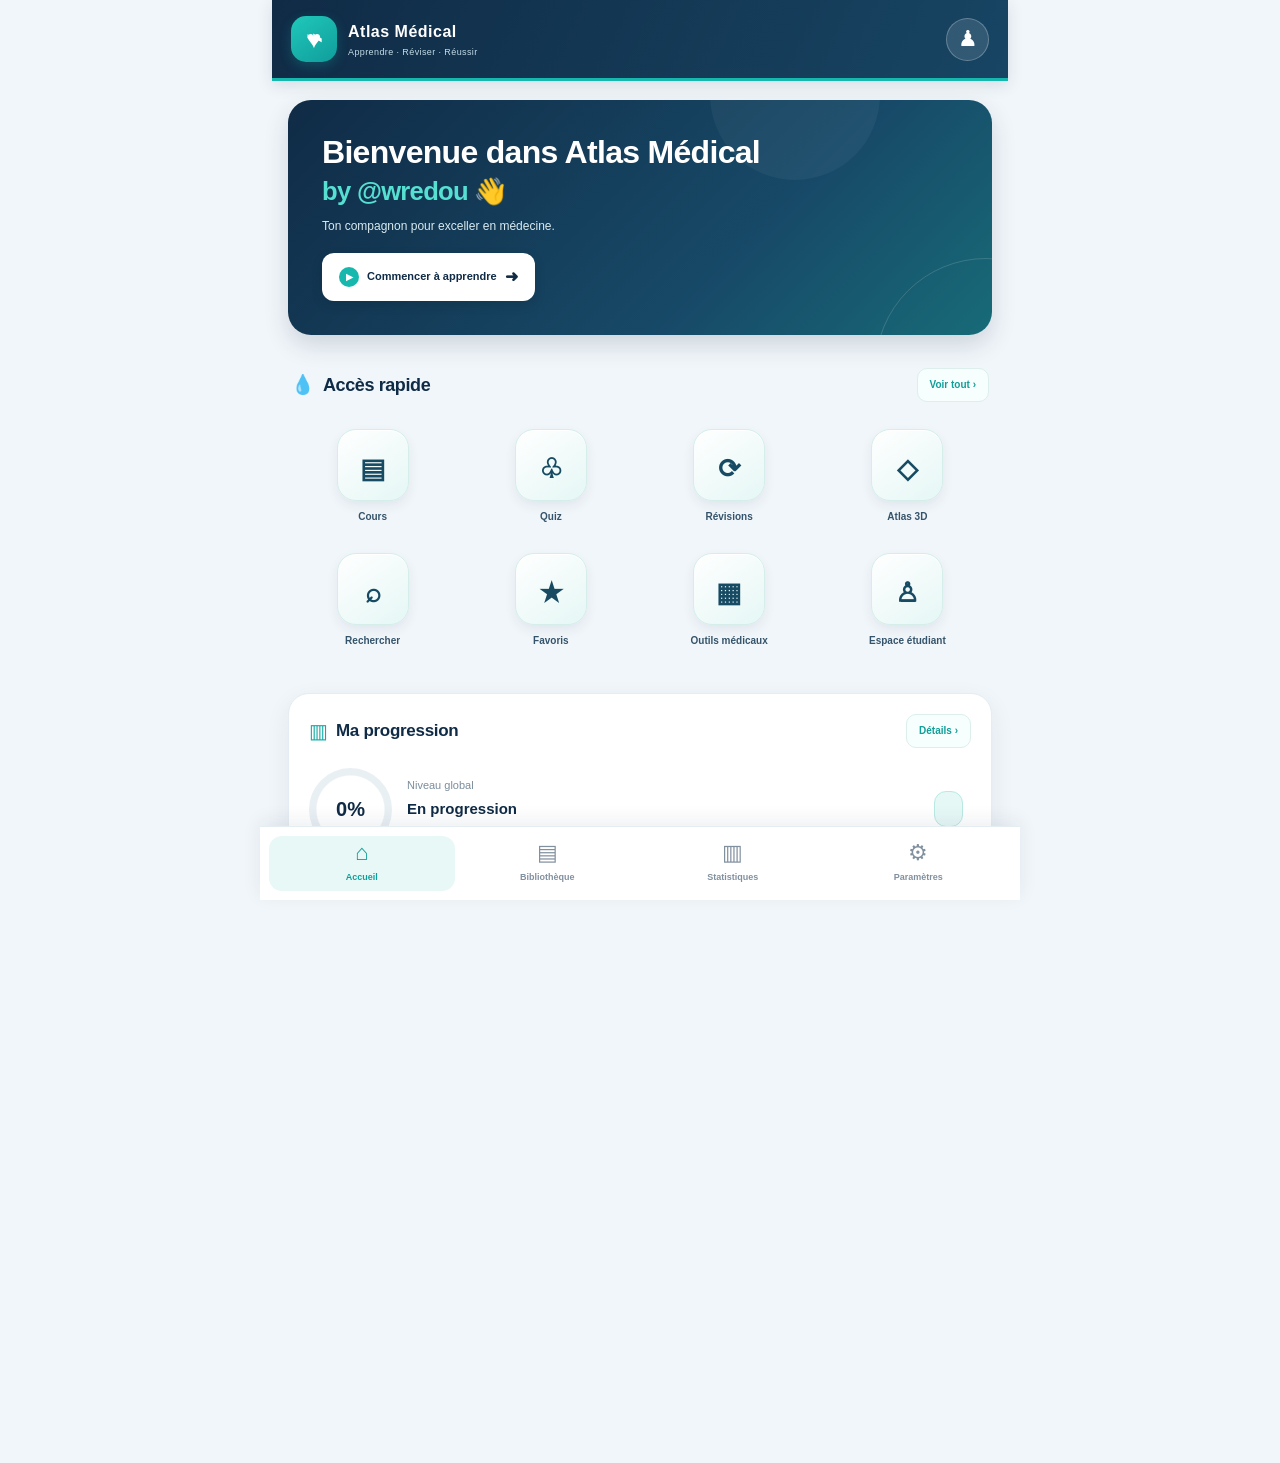
==== commit d113fb4c: "Update stylesheet version in index.html" ====
--- a/index.html
+++ b/index.html
@@ -10,7 +10,7 @@
   <title>Atlas Médical by @wredou</title>
 
   <link rel="manifest" href="./manifest.webmanifest">
-  <link rel="stylesheet" href="./styles.css?v=5">
+ <link rel="stylesheet" href="./styles.css?v=6">
 </head>
 
 <body>
--- a/styles.css
+++ b/styles.css
@@ -1,51 +1,47 @@
 
-/* ==========================================
-   ATLAS MÉDICAL — AQUA GLASS
-   Design médical nouvelle génération
-   Interface mobile — iPhone
-========================================== */
+/* ==========================================================
+   ATLAS MÉDICAL BY @WREDOU
+   DESIGN CLASSIQUE — VERSION B
+   Style original adapté à l'organisation actuelle
+   Sans Glass — Sans effets aquatiques
+========================================================== */
 
 :root {
-  --navy: #123653;
-  --navy-deep: #0c2942;
-  --blue: #2878a9;
-  --turquoise: #16b9b0;
-  --cyan: #67e5dc;
-  --background: #edf7fb;
-  --text: #243b50;
-  --muted: #8194a5;
+  --navy: #102b46;
+  --navy-light: #193b59;
+  --turquoise: #16b8ae;
+  --turquoise-light: #e0f7f5;
   --white: #ffffff;
-
-  --glass: rgba(255,255,255,.67);
-  --glass-strong: rgba(255,255,255,.88);
-  --glass-border: rgba(255,255,255,.92);
-
-  --shadow: 0 12px 30px rgba(30,76,110,.10);
-  --shadow-soft: 0 5px 18px rgba(30,76,110,.07);
+  --background: #f3f7fa;
+  --text: #243447;
+  --muted: #718096;
+  --line: #e5edf2;
+  --safe-bottom: env(safe-area-inset-bottom, 0px);
+
+  --shadow: 0 4px 15px rgba(16,43,70,.06);
+  --shadow-hover: 0 8px 20px rgba(16,43,70,.10);
 }
 
 * {
   box-sizing: border-box;
+  -webkit-tap-highlight-color: transparent;
 }
 
 html {
+  min-height: 100%;
   scroll-behavior: smooth;
-  min-height: 100%;
 }
 
 body {
   margin: 0;
   min-height: 100vh;
   font-family: -apple-system, BlinkMacSystemFont,
-    "Segoe UI", sans-serif;
+    "Segoe UI", Roboto, sans-serif;
+  background: var(--background);
   color: var(--text);
-  line-height: 1.55;
+  line-height: 1.6;
   -webkit-font-smoothing: antialiased;
-
-  background:
-    radial-gradient(circle at 8% 5%, #d4f5f1 0, transparent 32%),
-    radial-gradient(circle at 95% 28%, #dceafb 0, transparent 35%),
-    linear-gradient(145deg, #f6fbfd, #eaf4fa);
+  overflow-x: hidden;
 }
 
 button,
@@ -60,18 +56,41 @@
   -webkit-tap-highlight-color: transparent;
 }
 
+button:focus-visible,
+input:focus-visible,
+textarea:focus-visible {
+  outline: 3px solid rgba(22,184,174,.35);
+  outline-offset: 3px;
+}
+
+[hidden] {
+  display: none !important;
+}
+
+/* ==========================================================
+   STRUCTURE PRINCIPALE
+========================================================== */
+
 .app-shell {
   position: relative;
   width: 100%;
   max-width: 760px;
   min-height: 100vh;
-  margin: auto;
-  padding-bottom: calc(105px + env(safe-area-inset-bottom));
-}
-
-/* ==========================================
+  margin: 0 auto;
+  padding-bottom: calc(95px + var(--safe-bottom));
+  background: var(--background);
+}
+
+#mainContent,
+.home-page,
+.dynamic-page,
+.atlas-pdf-library {
+  width: 100%;
+}
+
+/* ==========================================================
    EN-TÊTE
-========================================== */
+========================================================== */
 
 .topbar {
   position: relative;
@@ -79,108 +98,133 @@
   display: flex;
   align-items: center;
   justify-content: space-between;
+  gap: 12px;
   padding: 15px 19px;
-  background: rgba(247,252,255,.76);
-  border-bottom: 1px solid rgba(255,255,255,.9);
-  backdrop-filter: blur(22px);
-  -webkit-backdrop-filter: blur(22px);
+  background: var(--navy);
+  color: white;
+  border-bottom: 3px solid var(--turquoise);
 }
 
 .brand {
   display: flex;
   align-items: center;
   gap: 11px;
-  color: var(--navy);
-  text-decoration: none;
+  min-width: 0;
+  color: white;
 }
 
 .brand-mark {
+  position: relative;
   display: grid;
   place-items: center;
-  width: 43px;
-  height: 43px;
+  flex: 0 0 46px;
+  width: 46px;
+  height: 46px;
+  overflow: hidden;
   color: white;
-  font-size: 24px;
-  border-radius: 15px 15px 15px 7px;
-  background: linear-gradient(145deg, #53ded3, #079c9b);
-  border: 1px solid rgba(255,255,255,.9);
-  box-shadow:
-    inset 2px 3px 7px rgba(255,255,255,.55),
-    0 5px 13px rgba(16,120,135,.2);
-}
-
-.brand strong,
-.brand small {
-  display: block;
-}
-
-.brand strong {
-  font-size: 14px;
-  letter-spacing: 1px;
-  font-weight: 850;
-}
-
-.brand small {
-  color: var(--muted);
-  font-size: 10px;
+  font-size: 25px;
+  border-radius: 13px;
+  background: var(--turquoise);
+}
+
+.brand-heart {
+  position: relative;
+  z-index: 1;
+}
+
+.brand-ecg {
+  position: absolute;
+  z-index: 2;
+  color: white;
+  font-size: 27px;
+  font-weight: 900;
+}
+
+.brand-text h1 {
+  margin: 0;
+  color: white;
+  font-size: 15px;
+  font-weight: 900;
   letter-spacing: .3px;
 }
 
-.icon-btn {
+.brand-text p {
+  margin: 1px 0 0;
+  color: #b8d4df;
+  font-size: 9px;
+  letter-spacing: .25px;
+}
+
+.topbar-actions {
+  display: flex;
+  align-items: center;
+  gap: 9px;
+}
+
+.profile-button {
   display: grid;
   place-items: center;
+  flex: 0 0 43px;
   width: 43px;
   height: 43px;
   padding: 0;
-  color: var(--navy);
-  background: rgba(255,255,255,.8);
-  border: 1px solid white;
-  border-radius: 16px;
-  box-shadow: var(--shadow-soft);
-  font-size: 21px;
-}
-
-/* ==========================================
-   ACCUEIL — CARTE PRINCIPALE
-========================================== */
+  color: white;
+  font-size: 22px;
+  border: 1px solid rgba(255,255,255,.25);
+  border-radius: 50%;
+  background: var(--navy-light);
+}
+
+.profile-button:active {
+  transform: scale(.94);
+}
+
+.profile-icon {
+  line-height: 1;
+}
+
+.install-button {
+  padding: 8px 12px;
+  color: white;
+  font-size: 10px;
+  font-weight: 800;
+  border: 0;
+  border-radius: 10px;
+  background: var(--turquoise);
+}
+
+/* ==========================================================
+   CARTE DE BIENVENUE
+========================================================== */
 
 .hero {
   position: relative;
   display: flex;
   align-items: center;
   justify-content: space-between;
-  gap: 10px;
-  min-height: 220px;
-  margin: 16px 15px 20px;
-  padding: 25px 21px;
+  gap: 8px;
+  min-height: 225px;
+  margin: 17px 15px 21px;
+  padding: 25px 19px;
   overflow: hidden;
   isolation: isolate;
-
   color: white;
-  border: 1px solid rgba(255,255,255,.4);
-  border-radius: 30px;
-  background:
-    radial-gradient(circle at 85% 15%, rgba(91,233,218,.35), transparent 36%),
-    linear-gradient(135deg, #123957, #17627d);
-
-  box-shadow:
-    inset 0 1px 2px rgba(255,255,255,.2),
-    0 13px 28px rgba(16,60,90,.17);
+  border: 0;
+  border-radius: 20px;
+  background: linear-gradient(140deg, #102b46, #1a526b);
+  box-shadow: 0 7px 18px rgba(16,43,70,.15);
 }
 
 .hero::before {
   content: "";
   position: absolute;
   z-index: -1;
-  width: 210px;
-  height: 210px;
-  right: -90px;
-  bottom: -125px;
-  border: 1px solid rgba(255,255,255,.17);
+  width: 180px;
+  height: 180px;
+  right: -95px;
+  bottom: -115px;
+  border: 1px solid rgba(255,255,255,.12);
   border-radius: 50%;
-  box-shadow:
-    0 0 0 18px rgba(255,255,255,.035),
-    0 0 0 40px rgba(255,255,255,.025);
 }
 
 .hero::after {
@@ -188,52 +232,87 @@
   position: absolute;
   z-index: -1;
   top: -60px;
-  left: 40%;
-  width: 120px;
-  height: 120px;
+  left: 35%;
+  width: 140px;
+  height: 140px;
   border-radius: 50%;
   background: rgba(255,255,255,.035);
 }
 
 .hero-content {
   position: relative;
-  z-index: 2;
-  flex: 1;
+  z-index: 3;
+  flex: 1 1 60%;
   min-width: 0;
 }
 
-.hero .eyebrow {
-  color: #8df0e5;
-}
-
-.hero h1 {
-  margin: 7px 0 10px;
+.hero h2 {
+  margin: 0 0 10px;
+  max-width: 310px;
   color: white;
-  font-size: clamp(29px, 7vw, 40px);
-  line-height: 1.12;
-  letter-spacing: -1.3px;
-}
-
-.hero h1 span {
-  color: #6ce9df;
-}
-
-.hero p:not(.eyebrow) {
-  max-width: 270px;
-  color: #d8eaf0;
-  font-size: 12px;
+  font-size: clamp(22px, 6vw, 31px);
+  line-height: 1.15;
+  letter-spacing: -.8px;
+  font-weight: 850;
+}
+
+.hero h2 span {
+  display: block;
+  margin-top: 4px;
+  color: #55ded1;
+  font-size: .8em;
+}
+
+.hero p {
+  max-width: 235px;
+  margin: 0 0 17px;
+  color: #d5e6ec;
+  font-size: 11px;
   line-height: 1.6;
 }
 
-.hero .primary-btn {
-  width: auto;
-  min-width: 145px;
-  padding: 11px 17px;
-  font-size: 12px;
-}
+.hero-button {
+  display: inline-flex;
+  align-items: center;
+  justify-content: center;
+  gap: 8px;
+  min-height: 42px;
+  max-width: 100%;
+  padding: 10px 13px;
+  color: var(--navy);
+  font-size: 10px;
+  font-weight: 850;
+  white-space: nowrap;
+  border: 0;
+  border-radius: 10px;
+  background: white;
+  box-shadow: none;
+}
+
+.hero-button:active {
+  transform: scale(.97);
+}
+
+.hero-play {
+  display: grid;
+  place-items: center;
+  width: 20px;
+  height: 20px;
+  color: white;
+  font-size: 9px;
+  border-radius: 50%;
+  background: var(--turquoise);
+}
+
+.hero-arrow {
+  font-size: 16px;
+}
+
+/* Illustration du cœur */
 
 .hero-art {
   position: relative;
+  z-index: 2;
   flex: 0 0 112px;
   width: 112px;
   height: 150px;
@@ -243,96 +322,110 @@
 
 .hero-water-ring {
   position: absolute;
-  width: 115px;
-  height: 115px;
-  border: 1px solid rgba(135,245,235,.55);
+  width: 105px;
+  height: 105px;
+  border: 2px solid rgba(255,255,255,.2);
   border-radius: 50%;
-  box-shadow:
-    0 0 0 10px rgba(255,255,255,.035),
-    inset 0 0 20px rgba(255,255,255,.08);
 }
 
 .hero-heart {
   position: relative;
-  z-index: 2;
-  width: 76px;
-  height: 76px;
+  z-index: 3;
+  width: 90px;
+  height: 105px;
   display: grid;
   place-items: center;
-  font-size: 65px;
-  filter: drop-shadow(0 9px 10px rgba(0,0,0,.23));
+  background-image: url("./images/heart-anatomical.png");
+  background-size: contain;
+  background-position: center;
+  background-repeat: no-repeat;
+  filter: drop-shadow(0 7px 8px rgba(0,0,0,.25));
   animation: heartFloat 4s ease-in-out infinite;
 }
 
 .hero-bubble {
   position: absolute;
-  width: 13px;
-  height: 13px;
+  display: block;
+  width: 9px;
+  height: 9px;
+  border: 1px solid rgba(255,255,255,.65);
   border-radius: 50%;
-  background: linear-gradient(145deg, white, #75e8df);
-  box-shadow: 0 2px 9px rgba(255,255,255,.5);
-}
-
-.hero-bubble:nth-of-type(1) {
-  top: 12px;
-  right: 10px;
-}
-
-.hero-bubble:nth-of-type(2) {
-  bottom: 19px;
-  left: 3px;
-  width: 8px;
-  height: 8px;
+  background: rgba(255,255,255,.25);
+}
+
+.hero-bubble.bubble-one {
+  top: 10px;
+  right: 7px;
+}
+
+.hero-bubble.bubble-two {
+  bottom: 17px;
+  left: 1px;
+  width: 7px;
+  height: 7px;
+}
+
+.hero-bubble.bubble-three {
+  top: 40px;
+  left: -4px;
+  width: 6px;
+  height: 6px;
 }
 
 @keyframes heartFloat {
   0%, 100% { transform: translateY(0); }
-  50% { transform: translateY(-6px); }
-}
-
-/* ==========================================
-   PETITS TITRES
-========================================== */
-
-.eyebrow {
-  margin: 0 0 7px;
-  color: var(--turquoise);
-  font-size: 9px;
-  font-weight: 850;
-  letter-spacing: 1.5px;
-  text-transform: uppercase;
-}
+  50% { transform: translateY(-5px); }
+}
+
+/* ==========================================================
+   TITRES ET SECTIONS
+========================================================== */
 
 .section-head {
   display: flex;
   align-items: center;
   justify-content: space-between;
   gap: 10px;
-  padding: 20px 19px 12px;
-}
-
+  padding: 17px 19px 13px;
+}
+
+.section-title {
+  display: flex;
+  align-items: center;
+  gap: 8px;
+  min-width: 0;
+}
+
+.section-title h2,
 .section-head h2,
 .study-card h2 {
   margin: 0;
   color: var(--navy);
+  font-size: 18px;
+  font-weight: 850;
+  letter-spacing: -.3px;
+}
+
+.section-drop {
+  color: var(--turquoise);
   font-size: 19px;
-  letter-spacing: -.4px;
-}
-
-.count {
+}
+
+.see-all-button,
+.details-button {
   flex-shrink: 0;
-  padding: 5px 10px;
-  color: #528095;
+  padding: 7px 11px;
+  color: var(--turquoise);
   font-size: 10px;
-  font-weight: 750;
-  background: rgba(255,255,255,.65);
-  border: 1px solid white;
-  border-radius: 20px;
-}
-
-/* ==========================================
-   ACCÈS RAPIDES — GOUTTES D'EAU
-========================================== */
+  font-weight: 800;
+  border: 1px solid var(--line);
+  border-radius: 9px;
+  background: white;
+}
+
+/* ==========================================================
+   ACCÈS RAPIDES
+========================================================== */
 
 .quick-section {
   padding: 0 17px;
@@ -345,8 +438,8 @@
 .quick-grid {
   display: grid;
   grid-template-columns: repeat(4, minmax(0,1fr));
-  gap: 18px 10px;
-  padding: 4px 0 12px;
+  gap: 20px 9px;
+  padding: 5px 0 13px;
 }
 
 .quick-item {
@@ -357,134 +450,190 @@
   gap: 8px;
   min-width: 0;
   padding: 0;
+  color: var(--text);
+  text-align: center;
   border: 0;
   background: transparent;
-  color: var(--text);
-  text-align: center;
 }
 
 .drop-icon {
   position: relative;
   display: grid;
   place-items: center;
-  width: 59px;
-  height: 59px;
-  color: #168f9b;
+  width: 61px;
+  height: 61px;
+  margin-top: 3px;
+  color: var(--turquoise);
+  border: 1px solid #d5eeeb;
+  border-radius: 16px;
+  background: var(--turquoise-light);
+  box-shadow: 0 3px 9px rgba(16,43,70,.05);
+  transition: transform .2s, background .2s;
+}
+
+.drop-icon::before,
+.drop-icon::after {
+  display: none;
+}
+
+.quick-symbol {
+  position: relative;
+  z-index: 2;
+  display: grid;
+  place-items: center;
+  width: 34px;
+  height: 34px;
+  color: var(--navy);
   font-size: 25px;
-
-  border: 1px solid rgba(255,255,255,.98);
-  border-radius: 48% 52% 48% 52%;
-
-  background:
-    radial-gradient(circle at 30% 20%, white 0, rgba(255,255,255,.65) 22%, transparent 48%),
-    linear-gradient(145deg, #ffffff, #d9f4f5 65%, #c9e9f1);
-
-  box-shadow:
-    inset 3px 4px 8px rgba(255,255,255,.95),
-    inset -3px -4px 9px rgba(71,151,174,.12),
-    0 7px 15px rgba(30,94,126,.12);
-
-  transition: transform .2s, box-shadow .2s;
-}
-
-.drop-icon::after {
-  content: "";
-  position: absolute;
-  top: 9px;
-  left: 12px;
-  width: 13px;
-  height: 7px;
-  border-radius: 50%;
-  background: rgba(255,255,255,.85);
-  transform: rotate(-35deg);
+  font-weight: 800;
+}
+
+.quick-label {
+  display: block;
+  max-width: 88px;
+  color: #47677f;
+  font-size: 10px;
+  font-weight: 750;
+  line-height: 1.3;
+  text-align: center;
 }
 
 .quick-item:active .drop-icon {
-  transform: scale(.91);
-  box-shadow: inset 0 4px 10px rgba(36,113,139,.15);
-}
-
-.quick-label {
-  max-width: 78px;
-  color: #536d80;
-  font-size: 10px;
-  line-height: 1.3;
-  font-weight: 700;
-}
-
-/* ==========================================
-   PROGRESSION
-========================================== */
+  transform: scale(.94);
+  background: #c9efeb;
+}
+
+.quick-item:active .quick-label {
+  color: var(--turquoise);
+}
+
+/* ==========================================================
+   CARTE DE PROGRESSION
+========================================================== */
 
 .study-card {
-  display: flex;
-  align-items: center;
-  justify-content: space-between;
-  gap: 13px;
+  position: relative;
+  display: block;
   margin: 24px 16px;
-  padding: 19px;
-  border: 1px solid rgba(255,255,255,.95);
-  border-radius: 25px;
-  background: var(--glass-strong);
-  box-shadow:
-    inset 0 2px 5px rgba(255,255,255,.95),
-    var(--shadow-soft);
-  backdrop-filter: blur(18px);
-  -webkit-backdrop-filter: blur(18px);
+  padding: 18px;
+  overflow: hidden;
+  border: 1px solid var(--line);
+  border-radius: 18px;
+  background: white;
+  box-shadow: var(--shadow);
 }
 
 .study-heading {
-  flex: 1;
-  min-width: 0;
-}
-
-.study-card h2 {
-  font-size: 17px;
-}
-
-.study-card p:not(.eyebrow) {
-  margin: 6px 0 0;
-  color: var(--muted);
-  font-size: 11px;
-}
-
-.study-content {
   display: flex;
   align-items: center;
   justify-content: space-between;
   gap: 10px;
-}
-
-.progress-description {
-  flex: 1;
-  color: var(--muted);
-  font-size: 11px;
-}
-
-.progress-ring {
+  margin-bottom: 17px;
+}
+
+.study-title {
+  display: flex;
+  align-items: center;
+  gap: 8px;
+}
+
+.study-title h2 {
+  font-size: 16px;
+}
+
+.progress-symbol {
+  color: var(--turquoise);
+  font-size: 20px;
+}
+
+.study-content {
   position: relative;
-  flex-shrink: 0;
+  display: flex;
+  align-items: center;
+  gap: 15px;
+  min-height: 85px;
+}
+
+.progress-circle {
+  --progress: 0%;
+  position: relative;
+  flex: 0 0 77px;
+  width: 77px;
+  height: 77px;
   display: grid;
   place-items: center;
-  width: 72px;
-  height: 72px;
   border-radius: 50%;
+  background:
+    radial-gradient(circle, white 57%, transparent 59%),
+    conic-gradient(
+      var(--turquoise) var(--progress),
+      #e5edf2 var(--progress)
+    );
+}
+
+.progress-circle-inner {
+  display: grid;
+  place-items: center;
+  width: 61px;
+  height: 61px;
+  border-radius: 50%;
+  background: white;
+}
+
+.progress-circle strong {
   color: var(--navy);
   font-size: 18px;
-  font-weight: 850;
-  background:
-    radial-gradient(circle, white 57%, transparent 59%),
-    conic-gradient(var(--turquoise) 0deg, #d9f1ef 0deg);
-  box-shadow: 0 4px 12px rgba(26,100,120,.1);
-}
-
-/* ==========================================
-   MODULES MÉDICAUX
-========================================== */
-
-.modules-section {
-  padding-bottom: 10px;
-}
+  font-weight: 900;
+}
+
+.progress-description {
+  display: flex;
+  flex-direction: column;
+  gap: 3px;
+  min-width: 0;
+  flex: 1;
+}
+
+.progress-description p {
+  margin: 0;
+  color: var(--muted);
+  font-size: 10px;
+}
+
+.progress-description strong {
+  color: var(--navy);
+  font-size: 14px;
+}
+
+.progress-description span {
+  color: var(--muted);
+  font-size: 10px;
+}
+
+.progress-decoration {
+  position: relative;
+  flex: 0 0 45px;
+  width: 45px;
+  height: 55px;
+  display: grid;
+  place-items: center;
+}
+
+.progress-drop {
+  width: 29px;
+  height: 36px;
+  border: 1px solid #b9e9e3;
+  border-radius: 12px;
+  background: var(--turquoise-light);
+}
+
+.progress-bubble {
+  display: none;
+}
+
+/* ==========================================================
+   RECHERCHE
+========================================================== */
 
 .search-box {
   display: flex;
@@ -494,18 +643,15 @@
   padding: 0 14px;
   color: var(--turquoise);
   font-size: 20px;
-  border: 1px solid white;
-  border-radius: 18px;
-  background: rgba(255,255,255,.8);
-  box-shadow: var(--shadow-soft);
-  backdrop-filter: blur(14px);
-  -webkit-backdrop-filter: blur(14px);
+  border: 1px solid var(--line);
+  border-radius: 12px;
+  background: white;
+  box-shadow: var(--shadow);
 }
 
 .search-box input {
   width: 100%;
   min-width: 0;
-  margin: 0;
   padding: 13px 0;
   color: var(--text);
   font-size: 12px;
@@ -518,11 +664,21 @@
   color: #98aab7;
 }
 
+/* ==========================================================
+   MODULES MÉDICAUX
+========================================================== */
+
+.module-count {
+  padding: 0 18px 12px;
+  color: var(--muted);
+  font-size: 11px;
+}
+
 .module-grid {
   display: grid;
   grid-template-columns: repeat(2, minmax(0,1fr));
   gap: 12px;
-  padding: 0 16px;
+  padding: 0 16px 18px;
 }
 
 .module-card {
@@ -536,34 +692,24 @@
   overflow: hidden;
   text-align: left;
   color: var(--text);
-  background: rgba(255,255,255,.74);
-  border: 1px solid rgba(255,255,255,.98);
-  border-radius: 22px;
-  box-shadow:
-    inset 0 2px 4px rgba(255,255,255,.95),
-    0 7px 17px rgba(31,80,110,.065);
-  backdrop-filter: blur(14px);
-  -webkit-backdrop-filter: blur(14px);
+  background: white;
+  border: 1px solid var(--line);
+  border-radius: 16px;
+  box-shadow: var(--shadow);
   transition: transform .2s, box-shadow .2s;
 }
 
 .module-card::after {
-  content: "";
-  position: absolute;
-  top: -30px;
-  right: -30px;
-  width: 70px;
-  height: 70px;
-  border-radius: 50%;
-  background: rgba(218,246,246,.5);
+  display: none;
+}
+
+.module-card:hover {
+  transform: translateY(-2px);
+  box-shadow: var(--shadow-hover);
 }
 
 .module-card:active {
-  transform: scale(.97);
-}
-
-.module-card:hover {
-  box-shadow: var(--shadow);
+  transform: scale(.98);
 }
 
 .module-icon {
@@ -573,11 +719,12 @@
   place-items: center;
   width: 43px;
   height: 43px;
+  color: var(--navy);
   font-size: 21px;
-  border-radius: 15px 15px 15px 6px;
-  background: linear-gradient(145deg, white, #dff7f5);
-  border: 1px solid white;
-  box-shadow: 0 4px 11px rgba(34,110,130,.09);
+  border-radius: 12px;
+  background: var(--turquoise-light);
+  border: 0;
+  box-shadow: none;
 }
 
 .module-card strong {
@@ -591,19 +738,17 @@
   line-height: 1.45;
 }
 
-/* ==========================================
+/* ==========================================================
    BIBLIOTHÈQUE PDF
-========================================== */
+========================================================== */
 
 .atlas-pdf-library {
   margin: 22px 16px;
   padding: 19px;
-  border: 1px solid white;
-  border-radius: 24px;
-  background: var(--glass-strong);
-  box-shadow: var(--shadow-soft);
-  backdrop-filter: blur(16px);
-  -webkit-backdrop-filter: blur(16px);
+  border: 1px solid var(--line);
+  border-radius: 18px;
+  background: white;
+  box-shadow: var(--shadow);
 }
 
 .atlas-pdf-library h2 {
@@ -612,7 +757,7 @@
   font-size: 18px;
 }
 
-.atlas-pdf-library > p:not(.eyebrow) {
+.library-description {
   color: var(--muted);
   font-size: 11px;
 }
@@ -629,55 +774,48 @@
   color: var(--navy);
   font-size: 11px;
   font-weight: 750;
-  border: 1px solid white;
-  border-radius: 17px;
-  background: linear-gradient(145deg, white, #e0f6f5);
-  box-shadow: var(--shadow-soft);
-}
-
-.atlas-pdf-buttons button:active {
-  transform: scale(.96);
-}
-
-/* ==========================================
-   BOUTONS
-========================================== */
+  border: 1px solid var(--line);
+  border-radius: 11px;
+  background: var(--turquoise-light);
+  box-shadow: none;
+}
+
+/* ==========================================================
+   BOUTONS GÉNÉRAUX
+========================================================== */
 
 .primary-btn,
 .secondary-btn {
   position: relative;
-  overflow: hidden;
   width: 100%;
   margin-top: 11px;
   padding: 13px 16px;
-  border: 1px solid rgba(255,255,255,.65);
-  border-radius: 18px 18px 18px 7px;
+  border: 0;
+  border-radius: 11px;
   font-size: 12px;
   font-weight: 800;
-  box-shadow:
-    inset 0 2px 5px rgba(255,255,255,.4),
-    0 6px 15px rgba(16,70,95,.13);
+  box-shadow: none;
   transition: transform .2s;
 }
 
 .primary-btn {
   color: white;
-  background: linear-gradient(145deg, #42d8ca, #0b9f9c);
+  background: var(--turquoise);
 }
 
 .secondary-btn {
   color: white;
-  background: linear-gradient(145deg, #285b7c, #123653);
+  background: var(--navy);
 }
 
 .primary-btn:active,
 .secondary-btn:active {
-  transform: scale(.97);
-}
-
-/* ==========================================
-   NAVIGATION FLOTTANTE
-========================================== */
+  transform: scale(.98);
+}
+
+/* ==========================================================
+   NAVIGATION INFÉRIEURE
+========================================================== */
 
 .bottom-nav {
   position: fixed;
@@ -689,14 +827,10 @@
   align-items: center;
   justify-content: space-around;
   width: min(100%,760px);
-  padding: 9px 8px calc(9px + env(safe-area-inset-bottom));
-  background: rgba(248,253,255,.83);
-  border: 1px solid rgba(255,255,255,.95);
-  border-bottom: 0;
-  border-radius: 23px 23px 0 0;
-  box-shadow: 0 -8px 28px rgba(28,72,100,.09);
-  backdrop-filter: blur(24px);
-  -webkit-backdrop-filter: blur(24px);
+  padding: 9px 8px calc(9px + var(--safe-bottom));
+  background: rgba(255,255,255,.98);
+  border-top: 1px solid var(--line);
+  box-shadow: 0 -4px 15px rgba(16,43,70,.06);
 }
 
 .nav-item {
@@ -705,57 +839,76 @@
   flex-direction: column;
   align-items: center;
   justify-content: center;
-  gap: 3px;
+  gap: 5px;
   min-width: 0;
-  min-height: 49px;
+  min-height: 52px;
   padding: 5px 3px;
-  color: #8c9eac;
+  color: #81909f;
   background: transparent;
-  border: 1px solid transparent;
-  border-radius: 17px;
-  transition: all .2s;
-}
-
-.nav-item span {
+  border: 0;
+  border-radius: 10px;
+  transition: color .2s, background .2s;
+}
+
+.nav-item span:first-child {
   font-size: 21px;
   line-height: 1;
 }
 
-.nav-item small {
+.nav-item span:last-child {
   font-size: 9px;
-  font-weight: 700;
+  font-weight: 750;
 }
 
 .nav-item.active {
-  color: #078f8b;
-  background: linear-gradient(145deg, white, #ddf7f4);
-  border-color: white;
-  box-shadow:
-    inset 0 2px 5px rgba(255,255,255,.95),
-    0 3px 10px rgba(23,103,119,.09);
-}
-
-/* ==========================================
-   FENÊTRE DES MODULES
-========================================== */
+  color: var(--turquoise);
+  background: var(--turquoise-light);
+}
+
+.nav-item:active {
+  transform: scale(.96);
+}
+
+/* ==========================================================
+   FENÊTRES ET DIALOGUES
+========================================================== */
 
 .module-dialog {
+  position: fixed;
+  z-index: 40;
+  top: 50%;
+  left: 50%;
+  transform: translate(-50%,-50%);
   width: min(91%,500px);
   max-height: 83vh;
   overflow-y: auto;
   padding: 22px;
   color: var(--text);
-  background: rgba(248,253,255,.97);
-  border: 1px solid white;
-  border-radius: 26px;
-  box-shadow: 0 20px 60px rgba(0,0,0,.2);
-  backdrop-filter: blur(20px);
-  -webkit-backdrop-filter: blur(20px);
-}
-
-.module-dialog::backdrop {
-  background: rgba(8,34,54,.62);
-  backdrop-filter: blur(6px);
+  background: white;
+  border: 1px solid var(--line);
+  border-radius: 20px;
+  box-shadow: 0 15px 45px rgba(0,0,0,.2);
+}
+
+.module-dialog[aria-hidden="false"] {
+  display: block;
+}
+
+.module-dialog-content {
+  position: relative;
+}
+
+.dialog-close {
+  position: absolute;
+  top: 0;
+  right: 0;
+  width: 38px;
+  height: 38px;
+  color: var(--navy);
+  font-size: 23px;
+  background: var(--background);
+  border: 0;
+  border-radius: 10px;
 }
 
 .dialog-top {
@@ -775,9 +928,9 @@
   width: 39px;
   height: 39px;
   color: var(--navy);
-  background: #eaf5f8;
-  border: 1px solid white;
-  border-radius: 14px;
+  background: var(--background);
+  border: 0;
+  border-radius: 10px;
 }
 
 .module-dialog h2 {
@@ -797,7 +950,7 @@
 .content-list li {
   padding: 8px 0;
   font-size: 12px;
-  border-bottom: 1px solid #e5eef2;
+  border-bottom: 1px solid var(--line);
 }
 
 .small-note {
@@ -805,9 +958,9 @@
   font-size: 10px !important;
 }
 
-/* ==========================================
+/* ==========================================================
    QUIZ
-========================================== */
+========================================================== */
 
 .quiz-option {
   display: block;
@@ -816,10 +969,10 @@
   padding: 13px;
   color: var(--text);
   text-align: left;
-  background: rgba(255,255,255,.85);
-  border: 1px solid white;
-  border-radius: 16px;
-  box-shadow: var(--shadow-soft);
+  background: white;
+  border: 1px solid var(--line);
+  border-radius: 11px;
+  box-shadow: none;
 }
 
 .quiz-option.correct {
@@ -834,9 +987,9 @@
   border-color: #e27b72;
 }
 
-/* ==========================================
-   CONTENUS ET ÉTATS VIDES
-========================================== */
+/* ==========================================================
+   ÉTATS VIDES ET NOTIFICATIONS
+========================================================== */
 
 .empty {
   grid-column: 1 / -1;
@@ -844,9 +997,9 @@
   color: var(--muted);
   font-size: 12px;
   text-align: center;
-  background: var(--glass);
-  border: 1px solid white;
-  border-radius: 20px;
+  background: white;
+  border: 1px solid var(--line);
+  border-radius: 15px;
 }
 
 .disclaimer {
@@ -860,16 +1013,16 @@
   position: fixed;
   z-index: 50;
   left: 50%;
-  bottom: 95px;
+  bottom: calc(95px + var(--safe-bottom));
   transform: translateX(-50%);
   max-width: 90%;
   padding: 11px 17px;
   color: white;
   font-size: 12px;
   text-align: center;
-  background: rgba(15,47,70,.95);
-  border: 1px solid rgba(255,255,255,.25);
-  border-radius: 17px;
+  background: var(--navy);
+  border: 0;
+  border-radius: 11px;
   box-shadow: var(--shadow);
   opacity: 0;
   pointer-events: none;
@@ -880,23 +1033,37 @@
   opacity: 1;
 }
 
-/* ==========================================
-   LECTEUR PDF
-========================================== */
+/* ==========================================================
+   LECTEUR PDF — COMPATIBILITÉ
+========================================================== */
+
+#atlas-pdf-viewer,
+#pdfReaderContainer {
+  width: 100%;
+  max-width: 100%;
+}
 
 #atlas-pdf-viewer {
-  width: 100%;
   height: 650px;
   margin-top: 15px;
   background: #f5f8fa;
-  border: 1px solid white;
-  border-radius: 18px;
-  box-shadow: var(--shadow-soft);
-}
-
-/* ==========================================
-   AUTRES ÉCRANS
-========================================== */
+  border: 1px solid var(--line);
+  border-radius: 14px;
+  box-shadow: var(--shadow);
+}
+
+#pdfReaderContainer button {
+  max-width: 100%;
+}
+
+/* ==========================================================
+   CONTENEURS DES AUTRES PAGES
+========================================================== */
+
+#pageContent {
+  width: 100%;
+  padding-bottom: 15px;
+}
 
 #moduleGrid,
 #moreGrid,
@@ -911,40 +1078,66 @@
 
 #moreGrid > *,
 #statsGrid > * {
-  border-radius: 20px;
-}
-
-[hidden] {
-  display: none !important;
-}
-
-/* ==========================================
+  border-radius: 15px;
+}
+
+/* ==========================================================
    RESPONSIVE — PETITS IPHONES
-========================================== */
+========================================================== */
 
 @media (max-width: 390px) {
+
   .topbar {
     padding: 12px 14px;
   }
 
+  .brand-mark {
+    width: 41px;
+    height: 41px;
+    flex-basis: 41px;
+  }
+
+  .brand-text h1 {
+    font-size: 13px;
+  }
+
+  .brand-text p {
+    font-size: 8px;
+  }
+
   .hero {
-    min-height: 195px;
+    min-height: 200px;
     margin: 12px 11px 17px;
-    padding: 20px 15px;
+    padding: 19px 14px;
+  }
+
+  .hero h2 {
+    font-size: clamp(20px,5.8vw,25px);
+  }
+
+  .hero p {
+    font-size: 10px;
   }
 
   .hero-art {
-    flex-basis: 90px;
-    width: 90px;
+    flex-basis: 91px;
+    width: 91px;
   }
 
   .hero-heart {
-    font-size: 54px;
+    width: 78px;
+    height: 92px;
   }
 
   .hero-water-ring {
-    width: 95px;
-    height: 95px;
+    width: 96px;
+    height: 96px;
+  }
+
+  .hero-button {
+    gap: 5px;
+    padding: 9px;
+    font-size: 9px;
   }
 
   .quick-section {
@@ -952,13 +1145,12 @@
   }
 
   .quick-grid {
-    gap: 15px 6px;
+    gap: 16px 5px;
   }
 
   .drop-icon {
-    width: 53px;
-    height: 53px;
-    font-size: 22px;
+    width: 54px;
+    height: 54px;
   }
 
   .quick-label {
@@ -967,7 +1159,7 @@
 
   .module-grid {
     gap: 9px;
-    padding: 0 12px;
+    padding: 0 12px 18px;
   }
 
   .module-card {
@@ -992,18 +1184,19 @@
   }
 }
 
-/* ==========================================
+/* ==========================================================
    TABLETTES ET GRANDS ÉCRANS
-========================================== */
+========================================================== */
 
 @media (min-width: 600px) {
+
   .app-shell {
     padding-left: 12px;
     padding-right: 12px;
   }
 
   .hero {
-    min-height: 245px;
+    min-height: 250px;
     padding: 32px;
   }
 
@@ -1014,7 +1207,8 @@
   }
 
   .hero-heart {
-    font-size: 85px;
+    width: 125px;
+    height: 140px;
   }
 
   .hero-water-ring {
@@ -1023,13 +1217,16 @@
   }
 
   .quick-grid {
-    gap: 22px;
+    gap: 23px;
   }
 
   .drop-icon {
-    width: 68px;
-    height: 68px;
-    font-size: 28px;
+    width: 69px;
+    height: 69px;
+  }
+
+  .quick-label {
+    font-size: 11px;
   }
 
   .module-grid {
@@ -1037,15 +1234,9 @@
   }
 }
 
-/* ==========================================
+/* ==========================================================
    ACCESSIBILITÉ
-========================================== */
-
-button:focus-visible,
-input:focus-visible {
-  outline: 3px solid rgba(22,185,176,.45);
-  outline-offset: 3px;
-}
+========================================================== */
 
 @media (prefers-reduced-motion: reduce) {
   *,
@@ -1053,6 +1244,837 @@
   *::after {
     scroll-behavior: auto !important;
     animation-duration: .01ms !important;
+    animation-iteration-count: 1 !important;
     transition-duration: .01ms !important;
   }
 }
+/* SUPPRESSION DU CŒUR ANATOMIQUE FLOTTANT */
+
+.hero-art {
+  display: none !important;
+}
+
+.hero-content {
+  flex: 1 1 100%;
+  max-width: 100%;
+}
+
+/* ==========================================================
+   ATLAS MÉDICAL — PREMIUM MEDICAL DESIGN
+   Évolution graphique — Version B
+   CSS uniquement — Fonctionnalités préservées
+========================================================== */
+
+:root {
+  --navy: #102b46;
+  --navy-light: #1c4966;
+  --turquoise: #13b8ad;
+  --turquoise-light: #e6f8f6;
+  --background: #f1f6fa;
+  --text: #23394d;
+  --muted: #7b8d9d;
+  --line: #e4edf2;
+  --shadow: 0 8px 24px rgba(16,43,70,.075);
+  --shadow-hover: 0 12px 28px rgba(16,43,70,.12);
+}
+
+/* FOND GÉNÉRAL */
+
+body {
+  background: #f1f6fa;
+  color: var(--text);
+}
+
+.app-shell {
+  background: #f1f6fa;
+}
+
+/* EN-TÊTE PLUS RAFFINÉ */
+
+.topbar {
+  padding: 16px 19px;
+  background: linear-gradient(115deg,#102b46,#174563);
+  border-bottom: 3px solid #16b8ae;
+  box-shadow: 0 4px 15px rgba(16,43,70,.12);
+}
+
+.brand-mark {
+  border-radius: 15px;
+  background: linear-gradient(145deg,#20c8bb,#109d9b);
+  box-shadow: 0 4px 12px rgba(19,184,173,.25);
+}
+
+.brand-text h1 {
+  font-size: 16px;
+  letter-spacing: .5px;
+}
+
+.brand-text p {
+  color: #c3dce7;
+  letter-spacing: .4px;
+}
+
+.profile-button {
+  background: rgba(255,255,255,.12);
+  border: 1px solid rgba(255,255,255,.25);
+}
+
+/* CARTE DE BIENVENUE */
+
+.hero {
+  min-height: 205px;
+  margin: 19px 16px 25px;
+  padding: 26px 23px;
+  border-radius: 23px;
+  background: linear-gradient(135deg,#102b46 0%,#174a68 65%,#176b78 100%);
+  box-shadow: 0 10px 25px rgba(16,43,70,.16);
+}
+
+.hero::before {
+  width: 220px;
+  height: 220px;
+  right: -105px;
+  bottom: -145px;
+  border: 1px solid rgba(255,255,255,.15);
+}
+
+.hero::after {
+  width: 170px;
+  height: 170px;
+  top: -90px;
+  left: 60%;
+  background: rgba(255,255,255,.045);
+}
+
+.hero-content {
+  flex: 1 1 100%;
+  max-width: 100%;
+}
+
+.hero h2 {
+  max-width: 100%;
+  font-size: clamp(25px,6vw,32px);
+  line-height: 1.18;
+  letter-spacing: -.7px;
+}
+
+.hero h2 span {
+  color: #56e0d2;
+}
+
+.hero p {
+  max-width: 290px;
+  font-size: 12px;
+  line-height: 1.7;
+  color: #d8eaf0;
+}
+
+.hero-button {
+  min-height: 44px;
+  padding: 11px 17px;
+  border-radius: 12px;
+  color: #102b46;
+  font-size: 11px;
+  box-shadow: 0 4px 12px rgba(0,0,0,.12);
+}
+
+.hero-play {
+  background: #16b8ae;
+}
+
+/* TITRES DE SECTIONS */
+
+.section-head {
+  padding: 19px 19px 14px;
+}
+
+.section-title h2,
+.section-head h2 {
+  font-size: 18px;
+  letter-spacing: -.4px;
+}
+
+.section-drop {
+  color: #12aaa5;
+}
+
+.see-all-button,
+.details-button {
+  padding: 8px 12px;
+  color: #109e99;
+  font-size: 10px;
+  border: 1px solid #dcefeb;
+  border-radius: 10px;
+  background: #f7fffe;
+}
+
+/* ACCÈS RAPIDES — CARTES MODERNISÉES */
+
+.quick-section {
+  padding: 0 17px;
+}
+
+.quick-grid {
+  gap: 19px 11px;
+  padding: 7px 0 17px;
+}
+
+.quick-item {
+  gap: 9px;
+  padding: 5px 2px;
+  border-radius: 16px;
+}
+
+.drop-icon {
+  width: 65px;
+  height: 65px;
+  margin-top: 0;
+  color: #109e99;
+  border: 1px solid #d5eeea;
+  border-radius: 19px;
+  background: linear-gradient(145deg,#ffffff,#e5f7f5);
+  box-shadow:
+    0 5px 12px rgba(16,43,70,.07),
+    inset 0 1px 0 white;
+}
+
+.quick-symbol {
+  color: #174b63;
+  font-size: 27px;
+}
+
+.quick-label {
+  max-width: 95px;
+  color: #35546b;
+  font-size: 10px;
+  font-weight: 800;
+  line-height: 1.4;
+}
+
+.quick-item:active .drop-icon {
+  transform: scale(.93);
+  background: #d9f4f0;
+}
+
+/* PROGRESSION */
+
+.study-card {
+  margin: 23px 16px;
+  padding: 20px;
+  border: 1px solid #e5edf2;
+  border-radius: 21px;
+  background: #fff;
+  box-shadow: var(--shadow);
+}
+
+.study-heading {
+  margin-bottom: 19px;
+}
+
+.study-title h2 {
+  font-size: 17px;
+}
+
+.progress-symbol {
+  color: #12aaa5;
+}
+
+.progress-circle {
+  flex-basis: 83px;
+  width: 83px;
+  height: 83px;
+  background:
+    radial-gradient(circle,white 57%,transparent 59%),
+    conic-gradient(
+      #13b8ad var(--progress),
+      #e9f0f4 var(--progress)
+    );
+}
+
+.progress-circle-inner {
+  width: 66px;
+  height: 66px;
+}
+
+.progress-circle strong {
+  font-size: 20px;
+}
+
+.progress-description strong {
+  font-size: 15px;
+}
+
+.progress-description p,
+.progress-description span {
+  font-size: 11px;
+}
+
+/* CARTES DES MODULES */
+
+.module-grid {
+  gap: 14px;
+  padding: 0 16px 20px;
+}
+
+.module-card {
+  min-height: 155px;
+  padding: 16px;
+  gap: 10px;
+  border-radius: 18px;
+  border: 1px solid #e5edf2;
+  background: #fff;
+  box-shadow: 0 5px 15px rgba(16,43,70,.055);
+}
+
+.module-icon {
+  width: 46px;
+  height: 46px;
+  border-radius: 14px;
+  color: #117c83;
+  background: #e5f7f5;
+}
+
+.module-card strong {
+  color: #173c57;
+  font-size: 13px;
+}
+
+.module-card small {
+  font-size: 10px;
+  line-height: 1.55;
+}
+
+/* RECHERCHE */
+
+.search-box {
+  min-height: 49px;
+  border-radius: 14px;
+  border: 1px solid #e2ebf0;
+  box-shadow: 0 5px 15px rgba(16,43,70,.05);
+}
+
+.search-box input {
+  font-size: 13px;
+}
+
+/* BIBLIOTHÈQUE */
+
+.atlas-pdf-library {
+  padding: 21px;
+  border-radius: 20px;
+  border: 1px solid #e4edf2;
+  box-shadow: var(--shadow);
+}
+
+.atlas-pdf-library h2 {
+  font-size: 19px;
+}
+
+.atlas-pdf-buttons button {
+  border-radius: 13px;
+  background: #e9f8f6;
+  border-color: #d8efeb;
+}
+
+/* BOUTONS */
+
+.primary-btn,
+.secondary-btn {
+  min-height: 46px;
+  border-radius: 13px;
+  font-size: 12px;
+  letter-spacing: .15px;
+}
+
+.primary-btn {
+  background: linear-gradient(110deg,#16b8ae,#109c9e);
+  box-shadow: 0 5px 12px rgba(19,184,173,.18);
+}
+
+.secondary-btn {
+  background: linear-gradient(110deg,#102b46,#1b4a68);
+}
+
+/* NAVIGATION INFÉRIEURE */
+
+.bottom-nav {
+  padding: 9px 9px calc(9px + var(--safe-bottom));
+  background: #fff;
+  border-top: 1px solid #e4edf2;
+  box-shadow: 0 -5px 18px rgba(16,43,70,.075);
+}
+
+.nav-item {
+  min-height: 55px;
+  gap: 6px;
+  border-radius: 13px;
+}
+
+.nav-item span:first-child {
+  font-size: 22px;
+}
+
+.nav-item span:last-child {
+  font-size: 9px;
+}
+
+.nav-item.active {
+  color: #0d9f9b;
+  background: #e8f8f6;
+}
+
+/* PETITES AMÉLIORATIONS GÉNÉRALES */
+
+.module-dialog {
+  border-radius: 22px;
+}
+
+.empty {
+  border-radius: 17px;
+  box-shadow: var(--shadow);
+}
+
+.toast {
+  border-radius: 13px;
+  background: #102b46;
+}
+
+/* ADAPTATION PETITS ÉCRANS */
+
+@media (max-width:390px) {
+  .hero {
+    min-height: 190px;
+    margin: 15px 12px 21px;
+    padding: 22px 17px;
+  }
+
+  .hero h2 {
+    font-size: 25px;
+  }
+
+  .quick-grid {
+    gap: 16px 6px;
+  }
+
+  .drop-icon {
+    width: 57px;
+    height: 57px;
+    border-radius: 17px;
+  }
+
+  .study-card {
+    margin: 20px 12px;
+    padding: 16px;
+  }
+
+  .module-card {
+    min-height: 145px;
+    padding: 13px;
+  }
+}
+
+/* TABLETTES */
+
+@media (min-width:600px) {
+  .hero {
+    min-height: 225px;
+    padding: 34px;
+  }
+
+  .drop-icon {
+    width: 72px;
+    height: 72px;
+  }
+}
+
+/* ==========================================
+   ATLAS MÉDICAL — FINITION PREMIUM MOBILE
+   Ajustement visuel uniquement
+   Version 1
+========================================== */
+
+@media (max-width: 600px) {
+
+  /* EN-TÊTE */
+  .topbar {
+    padding: 12px 18px;
+    min-height: 76px;
+    gap: 12px;
+  }
+
+  .brand {
+    gap: 12px;
+    min-width: 0;
+  }
+
+  .brand-mark {
+    flex-shrink: 0;
+  }
+
+  .brand-text {
+    min-width: 0;
+  }
+
+  .brand-text h1 {
+    letter-spacing: -0.5px;
+  }
+
+  .profile-button {
+    flex-shrink: 0;
+  }
+
+  /* ACCUEIL */
+  #mainContent {
+    padding-bottom: calc(110px + var(--safe-bottom));
+  }
+
+  .home-page {
+    padding-bottom: 24px;
+  }
+
+  /* CARTE DE BIENVENUE */
+  .hero {
+    margin: 16px 14px 30px;
+    padding: 26px 20px;
+    border-radius: 26px;
+    min-height: 0;
+  }
+
+  .hero-content {
+    width: 100%;
+    max-width: 100%;
+  }
+
+  .hero-content h2 {
+    font-size: clamp(27px, 7vw, 36px);
+    line-height: 1.16;
+    letter-spacing: -1px;
+  }
+
+  .hero-content p {
+    line-height: 1.5;
+  }
+
+  .hero-button {
+    max-width: 100%;
+    min-height: 54px;
+    border-radius: 18px;
+  }
+
+  /* ACCÈS RAPIDES */
+  .quick-section {
+    padding: 0 16px;
+  }
+
+  .section-head {
+    gap: 10px;
+    margin-bottom: 22px;
+  }
+
+  .section-title {
+    font-size: clamp(22px, 6vw, 28px);
+    letter-spacing: -0.6px;
+  }
+
+  .see-all-button {
+    flex-shrink: 0;
+    padding: 11px 14px;
+    border-radius: 16px;
+  }
+
+  .quick-grid {
+    grid-template-columns: repeat(4, minmax(0, 1fr));
+    column-gap: 9px;
+    row-gap: 24px;
+  }
+
+  .quick-item {
+    min-width: 0;
+    gap: 9px;
+  }
+
+  .drop-icon {
+    width: min(100%, 72px);
+    aspect-ratio: 1;
+    height: auto;
+    margin-inline: auto;
+    border-radius: 23px;
+  }
+
+  .quick-symbol {
+    font-size: 27px;
+  }
+
+  .quick-label {
+    font-size: 13px;
+    line-height: 1.3;
+    text-align: center;
+    overflow-wrap: anywhere;
+  }
+
+  /* CARTE DE PROGRESSION */
+  .study-card {
+    margin: 30px 16px 24px;
+    border-radius: 24px;
+  }
+
+  /* NAVIGATION INFÉRIEURE */
+  .bottom-nav {
+    padding: 10px 8px calc(10px + var(--safe-bottom));
+  }
+
+  .nav-item {
+    min-width: 0;
+    padding: 10px 3px;
+    border-radius: 17px;
+    gap: 5px;
+  }
+
+  .nav-item span {
+    font-size: 12px;
+    line-height: 1.2;
+    text-align: center;
+  }
+}
+
+/* LE CŒUR FLOTTANT RESTE MASQUÉ */
+.hero-art {
+  display: none !important;
+}
+
+.hero-content {
+  flex: 1 1 100%;
+  max-width: 100%;
+}
+
+/* ==========================================
+   ATLAS MÉDICAL — FINITION PREMIUM MOBILE
+   Ajustement visuel uniquement
+   Version 1
+========================================== */
+
+@media (max-width: 600px) {
+
+  /* EN-TÊTE */
+  .topbar {
+    padding: 12px 18px;
+    min-height: 76px;
+    gap: 12px;
+  }
+
+  .brand {
+    gap: 12px;
+    min-width: 0;
+  }
+
+  .brand-mark {
+    flex-shrink: 0;
+  }
+
+  .brand-text {
+    min-width: 0;
+  }
+
+  .brand-text h1 {
+    letter-spacing: -0.5px;
+  }
+
+  .profile-button {
+    flex-shrink: 0;
+  }
+
+  /* ACCUEIL */
+  #mainContent {
+    padding-bottom: calc(110px + var(--safe-bottom));
+  }
+
+  .home-page {
+    padding-bottom: 24px;
+  }
+
+  /* CARTE DE BIENVENUE */
+  .hero {
+    margin: 16px 14px 30px;
+    padding: 26px 20px;
+    border-radius: 26px;
+    min-height: 0;
+  }
+
+  .hero-content {
+    width: 100%;
+    max-width: 100%;
+  }
+
+  .hero-content h2 {
+    font-size: clamp(27px, 7vw, 36px);
+    line-height: 1.16;
+    letter-spacing: -1px;
+  }
+
+  .hero-content p {
+    line-height: 1.5;
+  }
+
+  .hero-button {
+    max-width: 100%;
+    min-height: 54px;
+    border-radius: 18px;
+  }
+
+  /* ACCÈS RAPIDES */
+  .quick-section {
+    padding: 0 16px;
+  }
+
+  .section-head {
+    gap: 10px;
+    margin-bottom: 22px;
+  }
+
+  .section-title {
+    font-size: clamp(22px, 6vw, 28px);
+    letter-spacing: -0.6px;
+  }
+
+  .see-all-button {
+    flex-shrink: 0;
+    padding: 11px 14px;
+    border-radius: 16px;
+  }
+
+  .quick-grid {
+    grid-template-columns: repeat(4, minmax(0, 1fr));
+    column-gap: 9px;
+    row-gap: 24px;
+  }
+
+  .quick-item {
+    min-width: 0;
+    gap: 9px;
+  }
+
+  .drop-icon {
+    width: min(100%, 72px);
+    aspect-ratio: 1;
+    height: auto;
+    margin-inline: auto;
+    border-radius: 23px;
+  }
+
+  .quick-symbol {
+    font-size: 27px;
+  }
+
+  .quick-label {
+    font-size: 13px;
+    line-height: 1.3;
+    text-align: center;
+    overflow-wrap: anywhere;
+  }
+
+  /* CARTE DE PROGRESSION */
+  .study-card {
+    margin: 30px 16px 24px;
+    border-radius: 24px;
+  }
+
+  /* NAVIGATION INFÉRIEURE */
+  .bottom-nav {
+    padding: 10px 8px calc(10px + var(--safe-bottom));
+  }
+
+  .nav-item {
+    min-width: 0;
+    padding: 10px 3px;
+    border-radius: 17px;
+    gap: 5px;
+  }
+
+  .nav-item span {
+    font-size: 12px;
+    line-height: 1.2;
+    text-align: center;
+  }
+}
+
+/* LE CŒUR FLOTTANT RESTE MASQUÉ */
+.hero-art {
+  display: none !important;
+}
+
+.hero-content {
+  flex: 1 1 100%;
+  max-width: 100%;
+}
+
+/* ==========================================
+   ATLAS MÉDICAL — CORRECTION DÉFINITIVE
+   Espace de défilement sous la progression
+========================================== */
+
+/* La page complète peut défiler */
+html,
+body {
+  min-height: 100%;
+  height: auto;
+  overflow-y: auto;
+  -webkit-overflow-scrolling: touch;
+}
+
+/* Le contenu principal garde une vraie hauteur */
+.app-shell {
+  min-height: 100vh;
+  height: auto;
+  padding-bottom: 0 !important;
+}
+
+#mainContent {
+  display: block;
+  min-height: 0;
+  height: auto;
+  overflow: visible;
+  padding-bottom: 0 !important;
+}
+
+/* Réserve un espace après la carte de progression */
+#homePage {
+  display: flow-root;
+  min-height: 0;
+  height: auto;
+  overflow: visible;
+  padding-bottom: calc(125px + var(--safe-bottom)) !important;
+}
+
+/* La carte ne doit pas être coupée */
+.study-card {
+  position: relative;
+  margin-bottom: 20px !important;
+  overflow: visible;
+}
+
+/* Navigation fixe au-dessus du contenu */
+.bottom-nav {
+  position: fixed;
+  z-index: 1000;
+  bottom: 0;
+}
+/* ==========================================
+   ATLAS MÉDICAL — ESPACE SOUS LA NAVIGATION
+========================================== */
+
+.app-shell {
+  padding-bottom: calc(190px + env(safe-area-inset-bottom, 0px)) !important;
+}
+
+#mainContent,
+#homePage {
+  padding-bottom: calc(190px + env(safe-area-inset-bottom, 0px)) !important;
+  overflow: visible !important;
+}
+
+.bottom-nav {
+  position: fixed !important;
+  bottom: 0 !important;
+  z-index: 1000 !important;
+}
+
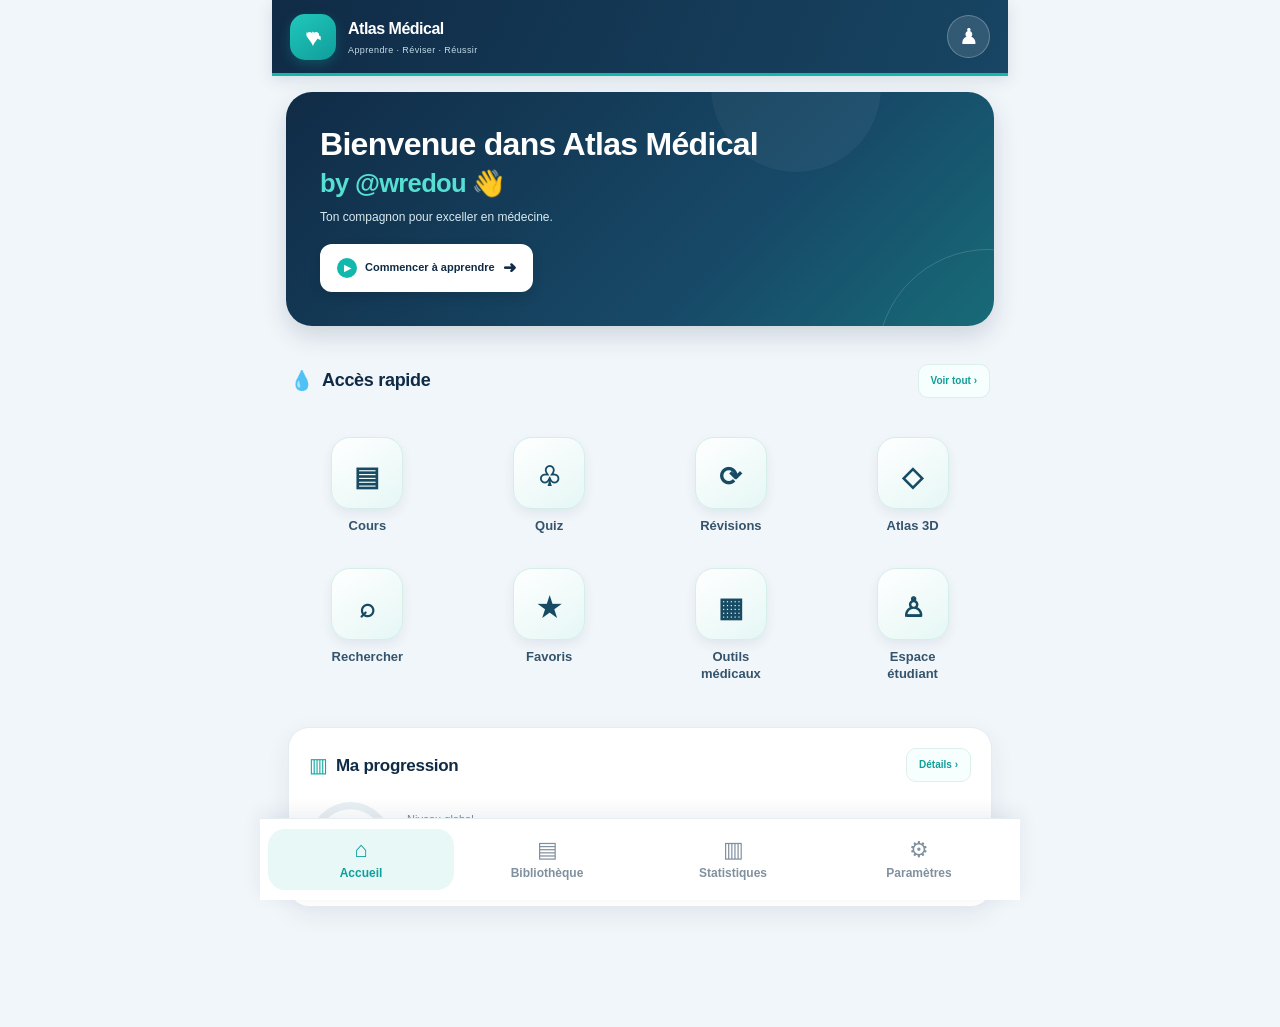
==== commit d77bb10a: "Add model-viewer.min.js script to index.html" ====
--- a/index.html
+++ b/index.html
@@ -543,6 +543,7 @@
   <script src="./scores.js" defer></script>
   <script src="./student-db.js" defer></script>
   <script src="./student-space.js" defer></script>
+  <script src="model-viewer.min.js"></script>
   <script src="./app.js" defer></script>
 
 </body>
--- a/styles.css
+++ b/styles.css
@@ -1,26 +1,29 @@
 
 /* ==========================================================
    ATLAS MÉDICAL BY @WREDOU
-   DESIGN CLASSIQUE — VERSION B
-   Style original adapté à l'organisation actuelle
-   Sans Glass — Sans effets aquatiques
+   DESIGN CLASSIQUE PREMIUM — VERSION B
+   CSS nettoyé — Navigation et progression corrigées
 ========================================================== */
 
 :root {
   --navy: #102b46;
-  --navy-light: #193b59;
-  --turquoise: #16b8ae;
-  --turquoise-light: #e0f7f5;
+  --navy-light: #1c4966;
+  --turquoise: #13b8ad;
+  --turquoise-light: #e6f8f6;
   --white: #ffffff;
-  --background: #f3f7fa;
-  --text: #243447;
-  --muted: #718096;
-  --line: #e5edf2;
+  --background: #f1f6fa;
+  --text: #23394d;
+  --muted: #7b8d9d;
+  --line: #e4edf2;
   --safe-bottom: env(safe-area-inset-bottom, 0px);
 
-  --shadow: 0 4px 15px rgba(16,43,70,.06);
-  --shadow-hover: 0 8px 20px rgba(16,43,70,.10);
-}
+  --shadow: 0 8px 24px rgba(16,43,70,.075);
+  --shadow-hover: 0 12px 28px rgba(16,43,70,.12);
+}
+
+/* ==========================================================
+   BASE
+========================================================== */
 
 * {
   box-sizing: border-box;
@@ -44,10 +47,7 @@
   overflow-x: hidden;
 }
 
-button,
-input,
-textarea,
-select {
+button, input, textarea, select {
   font: inherit;
 }
 
@@ -77,7 +77,7 @@
   max-width: 760px;
   min-height: 100vh;
   margin: 0 auto;
-  padding-bottom: calc(95px + var(--safe-bottom));
+  padding-bottom: 0;
   background: var(--background);
 }
 
@@ -88,6 +88,21 @@
   width: 100%;
 }
 
+/* Une seule réserve pour la navigation fixe.
+   Pas de réserve supplémentaire sur .app-shell
+   ni sur #homePage. */
+
+#mainContent {
+  padding-bottom: calc(100px + var(--safe-bottom));
+  overflow: visible;
+}
+
+#homePage {
+  padding-bottom: 0;
+  min-height: 0;
+  overflow: visible;
+}
+
 /* ==========================================================
    EN-TÊTE
 ========================================================== */
@@ -99,16 +114,18 @@
   align-items: center;
   justify-content: space-between;
   gap: 12px;
-  padding: 15px 19px;
-  background: var(--navy);
-  color: white;
+  min-height: 76px;
+  padding: 12px 18px;
+  color: white;
+  background: linear-gradient(115deg,#102b46,#174563);
   border-bottom: 3px solid var(--turquoise);
+  box-shadow: 0 4px 15px rgba(16,43,70,.12);
 }
 
 .brand {
   display: flex;
   align-items: center;
-  gap: 11px;
+  gap: 12px;
   min-width: 0;
   color: white;
 }
@@ -123,8 +140,9 @@
   overflow: hidden;
   color: white;
   font-size: 25px;
-  border-radius: 13px;
-  background: var(--turquoise);
+  border-radius: 15px;
+  background: linear-gradient(145deg,#20c8bb,#109d9b);
+  box-shadow: 0 4px 12px rgba(19,184,173,.25);
 }
 
 .brand-heart {
@@ -140,19 +158,23 @@
   font-weight: 900;
 }
 
+.brand-text {
+  min-width: 0;
+}
+
 .brand-text h1 {
   margin: 0;
   color: white;
-  font-size: 15px;
+  font-size: 16px;
   font-weight: 900;
-  letter-spacing: .3px;
+  letter-spacing: -.5px;
 }
 
 .brand-text p {
   margin: 1px 0 0;
-  color: #b8d4df;
+  color: #c3dce7;
   font-size: 9px;
-  letter-spacing: .25px;
+  letter-spacing: .4px;
 }
 
 .topbar-actions {
@@ -172,7 +194,7 @@
   font-size: 22px;
   border: 1px solid rgba(255,255,255,.25);
   border-radius: 50%;
-  background: var(--navy-light);
+  background: rgba(255,255,255,.12);
 }
 
 .profile-button:active {
@@ -203,27 +225,26 @@
   align-items: center;
   justify-content: space-between;
   gap: 8px;
-  min-height: 225px;
-  margin: 17px 15px 21px;
-  padding: 25px 19px;
+  min-height: 205px;
+  margin: 16px 14px 30px;
+  padding: 26px 20px;
   overflow: hidden;
   isolation: isolate;
   color: white;
-  border: 0;
-  border-radius: 20px;
-  background: linear-gradient(140deg, #102b46, #1a526b);
-  box-shadow: 0 7px 18px rgba(16,43,70,.15);
+  border-radius: 26px;
+  background: linear-gradient(135deg,#102b46 0%,#174a68 65%,#176b78 100%);
+  box-shadow: 0 10px 25px rgba(16,43,70,.16);
 }
 
 .hero::before {
   content: "";
   position: absolute;
   z-index: -1;
-  width: 180px;
-  height: 180px;
-  right: -95px;
-  bottom: -115px;
-  border: 1px solid rgba(255,255,255,.12);
+  width: 220px;
+  height: 220px;
+  right: -105px;
+  bottom: -145px;
+  border: 1px solid rgba(255,255,255,.15);
   border-radius: 50%;
 }
 
@@ -231,43 +252,44 @@
   content: "";
   position: absolute;
   z-index: -1;
-  top: -60px;
-  left: 35%;
-  width: 140px;
-  height: 140px;
+  top: -90px;
+  left: 60%;
+  width: 170px;
+  height: 170px;
   border-radius: 50%;
-  background: rgba(255,255,255,.035);
+  background: rgba(255,255,255,.045);
 }
 
 .hero-content {
   position: relative;
   z-index: 3;
-  flex: 1 1 60%;
+  flex: 1 1 100%;
   min-width: 0;
+  max-width: 100%;
 }
 
 .hero h2 {
   margin: 0 0 10px;
-  max-width: 310px;
-  color: white;
-  font-size: clamp(22px, 6vw, 31px);
-  line-height: 1.15;
-  letter-spacing: -.8px;
+  max-width: 100%;
+  color: white;
+  font-size: clamp(25px,6vw,32px);
+  line-height: 1.18;
+  letter-spacing: -.7px;
   font-weight: 850;
 }
 
 .hero h2 span {
   display: block;
   margin-top: 4px;
-  color: #55ded1;
+  color: #56e0d2;
   font-size: .8em;
 }
 
 .hero p {
-  max-width: 235px;
+  max-width: 290px;
   margin: 0 0 17px;
-  color: #d5e6ec;
-  font-size: 11px;
+  color: #d8eaf0;
+  font-size: 12px;
   line-height: 1.6;
 }
 
@@ -276,17 +298,17 @@
   align-items: center;
   justify-content: center;
   gap: 8px;
-  min-height: 42px;
+  min-height: 44px;
   max-width: 100%;
-  padding: 10px 13px;
+  padding: 11px 17px;
   color: var(--navy);
-  font-size: 10px;
+  font-size: 11px;
   font-weight: 850;
   white-space: nowrap;
   border: 0;
-  border-radius: 10px;
+  border-radius: 12px;
   background: white;
-  box-shadow: none;
+  box-shadow: 0 4px 12px rgba(0,0,0,.12);
 }
 
 .hero-button:active {
@@ -308,73 +330,10 @@
   font-size: 16px;
 }
 
-/* Illustration du cœur */
+/* Illustration masquée comme demandé */
 
 .hero-art {
-  position: relative;
-  z-index: 2;
-  flex: 0 0 112px;
-  width: 112px;
-  height: 150px;
-  display: grid;
-  place-items: center;
-}
-
-.hero-water-ring {
-  position: absolute;
-  width: 105px;
-  height: 105px;
-  border: 2px solid rgba(255,255,255,.2);
-  border-radius: 50%;
-}
-
-.hero-heart {
-  position: relative;
-  z-index: 3;
-  width: 90px;
-  height: 105px;
-  display: grid;
-  place-items: center;
-  background-image: url("./images/heart-anatomical.png");
-  background-size: contain;
-  background-position: center;
-  background-repeat: no-repeat;
-  filter: drop-shadow(0 7px 8px rgba(0,0,0,.25));
-  animation: heartFloat 4s ease-in-out infinite;
-}
-
-.hero-bubble {
-  position: absolute;
-  display: block;
-  width: 9px;
-  height: 9px;
-  border: 1px solid rgba(255,255,255,.65);
-  border-radius: 50%;
-  background: rgba(255,255,255,.25);
-}
-
-.hero-bubble.bubble-one {
-  top: 10px;
-  right: 7px;
-}
-
-.hero-bubble.bubble-two {
-  bottom: 17px;
-  left: 1px;
-  width: 7px;
-  height: 7px;
-}
-
-.hero-bubble.bubble-three {
-  top: 40px;
-  left: -4px;
-  width: 6px;
-  height: 6px;
-}
-
-@keyframes heartFloat {
-  0%, 100% { transform: translateY(0); }
-  50% { transform: translateY(-5px); }
+  display: none !important;
 }
 
 /* ==========================================================
@@ -414,13 +373,13 @@
 .see-all-button,
 .details-button {
   flex-shrink: 0;
-  padding: 7px 11px;
-  color: var(--turquoise);
+  padding: 8px 12px;
+  color: #109e99;
   font-size: 10px;
   font-weight: 800;
-  border: 1px solid var(--line);
-  border-radius: 9px;
-  background: white;
+  border: 1px solid #dcefeb;
+  border-radius: 10px;
+  background: #f7fffe;
 }
 
 /* ==========================================================
@@ -428,18 +387,20 @@
 ========================================================== */
 
 .quick-section {
-  padding: 0 17px;
+  padding: 0 16px;
 }
 
 .quick-section .section-head {
   padding: 8px 2px 15px;
+  margin-bottom: 12px;
 }
 
 .quick-grid {
   display: grid;
-  grid-template-columns: repeat(4, minmax(0,1fr));
-  gap: 20px 9px;
-  padding: 5px 0 13px;
+  grid-template-columns: repeat(4,minmax(0,1fr));
+  column-gap: 9px;
+  row-gap: 24px;
+  padding: 7px 0 17px;
 }
 
 .quick-item {
@@ -447,12 +408,13 @@
   flex-direction: column;
   align-items: center;
   justify-content: flex-start;
-  gap: 8px;
+  gap: 9px;
   min-width: 0;
-  padding: 0;
+  padding: 5px 2px;
   color: var(--text);
   text-align: center;
   border: 0;
+  border-radius: 16px;
   background: transparent;
 }
 
@@ -460,15 +422,16 @@
   position: relative;
   display: grid;
   place-items: center;
-  width: 61px;
-  height: 61px;
-  margin-top: 3px;
-  color: var(--turquoise);
-  border: 1px solid #d5eeeb;
-  border-radius: 16px;
-  background: var(--turquoise-light);
-  box-shadow: 0 3px 9px rgba(16,43,70,.05);
-  transition: transform .2s, background .2s;
+  width: min(100%,72px);
+  aspect-ratio: 1;
+  height: auto;
+  margin-inline: auto;
+  color: #109e99;
+  border: 1px solid #d5eeea;
+  border-radius: 19px;
+  background: linear-gradient(145deg,#ffffff,#e5f7f5);
+  box-shadow: 0 5px 12px rgba(16,43,70,.07);
+  transition: transform .2s,background .2s;
 }
 
 .drop-icon::before,
@@ -483,24 +446,25 @@
   place-items: center;
   width: 34px;
   height: 34px;
-  color: var(--navy);
-  font-size: 25px;
+  color: #174b63;
+  font-size: 27px;
   font-weight: 800;
 }
 
 .quick-label {
   display: block;
-  max-width: 88px;
-  color: #47677f;
-  font-size: 10px;
-  font-weight: 750;
+  max-width: 95px;
+  color: #35546b;
+  font-size: 13px;
+  font-weight: 800;
   line-height: 1.3;
   text-align: center;
+  overflow-wrap: anywhere;
 }
 
 .quick-item:active .drop-icon {
-  transform: scale(.94);
-  background: #c9efeb;
+  transform: scale(.93);
+  background: #d9f4f0;
 }
 
 .quick-item:active .quick-label {
@@ -514,11 +478,11 @@
 .study-card {
   position: relative;
   display: block;
-  margin: 24px 16px;
-  padding: 18px;
+  margin: 23px 16px 20px;
+  padding: 20px;
   overflow: hidden;
-  border: 1px solid var(--line);
-  border-radius: 18px;
+  border: 1px solid #e5edf2;
+  border-radius: 21px;
   background: white;
   box-shadow: var(--shadow);
 }
@@ -528,7 +492,7 @@
   align-items: center;
   justify-content: space-between;
   gap: 10px;
-  margin-bottom: 17px;
+  margin-bottom: 19px;
 }
 
 .study-title {
@@ -538,11 +502,11 @@
 }
 
 .study-title h2 {
-  font-size: 16px;
+  font-size: 17px;
 }
 
 .progress-symbol {
-  color: var(--turquoise);
+  color: #12aaa5;
   font-size: 20px;
 }
 
@@ -557,32 +521,32 @@
 .progress-circle {
   --progress: 0%;
   position: relative;
-  flex: 0 0 77px;
-  width: 77px;
-  height: 77px;
+  flex: 0 0 83px;
+  width: 83px;
+  height: 83px;
   display: grid;
   place-items: center;
   border-radius: 50%;
   background:
-    radial-gradient(circle, white 57%, transparent 59%),
+    radial-gradient(circle,white 57%,transparent 59%),
     conic-gradient(
-      var(--turquoise) var(--progress),
-      #e5edf2 var(--progress)
+      #13b8ad var(--progress),
+      #e9f0f4 var(--progress)
     );
 }
 
 .progress-circle-inner {
   display: grid;
   place-items: center;
-  width: 61px;
-  height: 61px;
+  width: 66px;
+  height: 66px;
   border-radius: 50%;
   background: white;
 }
 
 .progress-circle strong {
   color: var(--navy);
-  font-size: 18px;
+  font-size: 20px;
   font-weight: 900;
 }
 
@@ -597,17 +561,17 @@
 .progress-description p {
   margin: 0;
   color: var(--muted);
-  font-size: 10px;
+  font-size: 11px;
 }
 
 .progress-description strong {
   color: var(--navy);
-  font-size: 14px;
+  font-size: 15px;
 }
 
 .progress-description span {
   color: var(--muted);
-  font-size: 10px;
+  font-size: 11px;
 }
 
 .progress-decoration {
@@ -639,14 +603,15 @@
   display: flex;
   align-items: center;
   gap: 10px;
+  min-height: 49px;
   margin: 7px 17px 16px;
   padding: 0 14px;
   color: var(--turquoise);
   font-size: 20px;
-  border: 1px solid var(--line);
-  border-radius: 12px;
+  border: 1px solid #e2ebf0;
+  border-radius: 14px;
   background: white;
-  box-shadow: var(--shadow);
+  box-shadow: 0 5px 15px rgba(16,43,70,.05);
 }
 
 .search-box input {
@@ -654,7 +619,7 @@
   min-width: 0;
   padding: 13px 0;
   color: var(--text);
-  font-size: 12px;
+  font-size: 13px;
   border: 0;
   outline: none;
   background: transparent;
@@ -676,9 +641,9 @@
 
 .module-grid {
   display: grid;
-  grid-template-columns: repeat(2, minmax(0,1fr));
-  gap: 12px;
-  padding: 0 16px 18px;
+  grid-template-columns: repeat(2,minmax(0,1fr));
+  gap: 14px;
+  padding: 0 16px 20px;
 }
 
 .module-card {
@@ -686,17 +651,17 @@
   display: flex;
   flex-direction: column;
   align-items: flex-start;
-  gap: 8px;
-  min-height: 145px;
-  padding: 15px;
+  gap: 10px;
+  min-height: 155px;
+  padding: 16px;
   overflow: hidden;
   text-align: left;
   color: var(--text);
   background: white;
-  border: 1px solid var(--line);
-  border-radius: 16px;
-  box-shadow: var(--shadow);
-  transition: transform .2s, box-shadow .2s;
+  border: 1px solid #e5edf2;
+  border-radius: 18px;
+  box-shadow: 0 5px 15px rgba(16,43,70,.055);
+  transition: transform .2s,box-shadow .2s;
 }
 
 .module-card::after {
@@ -717,25 +682,25 @@
   z-index: 1;
   display: grid;
   place-items: center;
-  width: 43px;
-  height: 43px;
-  color: var(--navy);
+  width: 46px;
+  height: 46px;
+  color: #117c83;
   font-size: 21px;
-  border-radius: 12px;
-  background: var(--turquoise-light);
+  border-radius: 14px;
+  background: #e5f7f5;
   border: 0;
-  box-shadow: none;
 }
 
 .module-card strong {
-  font-size: 12px;
+  color: #173c57;
+  font-size: 13px;
   line-height: 1.35;
 }
 
 .module-card small {
   color: var(--muted);
   font-size: 10px;
-  line-height: 1.45;
+  line-height: 1.55;
 }
 
 /* ==========================================================
@@ -744,9 +709,9 @@
 
 .atlas-pdf-library {
   margin: 22px 16px;
-  padding: 19px;
-  border: 1px solid var(--line);
-  border-radius: 18px;
+  padding: 21px;
+  border: 1px solid #e4edf2;
+  border-radius: 20px;
   background: white;
   box-shadow: var(--shadow);
 }
@@ -754,7 +719,7 @@
 .atlas-pdf-library h2 {
   margin: 4px 0 9px;
   color: var(--navy);
-  font-size: 18px;
+  font-size: 19px;
 }
 
 .library-description {
@@ -774,9 +739,9 @@
   color: var(--navy);
   font-size: 11px;
   font-weight: 750;
-  border: 1px solid var(--line);
-  border-radius: 11px;
-  background: var(--turquoise-light);
+  border: 1px solid #d8efeb;
+  border-radius: 13px;
+  background: #e9f8f6;
   box-shadow: none;
 }
 
@@ -788,24 +753,27 @@
 .secondary-btn {
   position: relative;
   width: 100%;
+  min-height: 46px;
   margin-top: 11px;
   padding: 13px 16px;
   border: 0;
-  border-radius: 11px;
+  border-radius: 13px;
   font-size: 12px;
   font-weight: 800;
+  letter-spacing: .15px;
   box-shadow: none;
   transition: transform .2s;
 }
 
 .primary-btn {
   color: white;
-  background: var(--turquoise);
+  background: linear-gradient(110deg,#16b8ae,#109c9e);
+  box-shadow: 0 5px 12px rgba(19,184,173,.18);
 }
 
 .secondary-btn {
   color: white;
-  background: var(--navy);
+  background: linear-gradient(110deg,#102b46,#1b4a68);
 }
 
 .primary-btn:active,
@@ -819,7 +787,7 @@
 
 .bottom-nav {
   position: fixed;
-  z-index: 20;
+  z-index: 1000;
   left: 50%;
   bottom: 0;
   transform: translateX(-50%);
@@ -827,10 +795,10 @@
   align-items: center;
   justify-content: space-around;
   width: min(100%,760px);
-  padding: 9px 8px calc(9px + var(--safe-bottom));
-  background: rgba(255,255,255,.98);
-  border-top: 1px solid var(--line);
-  box-shadow: 0 -4px 15px rgba(16,43,70,.06);
+  padding: 10px 8px calc(10px + var(--safe-bottom));
+  background: #fff;
+  border-top: 1px solid #e4edf2;
+  box-shadow: 0 -5px 18px rgba(16,43,70,.075);
 }
 
 .nav-item {
@@ -841,28 +809,30 @@
   justify-content: center;
   gap: 5px;
   min-width: 0;
-  min-height: 52px;
-  padding: 5px 3px;
+  min-height: 55px;
+  padding: 10px 3px;
   color: #81909f;
   background: transparent;
   border: 0;
-  border-radius: 10px;
-  transition: color .2s, background .2s;
+  border-radius: 17px;
+  transition: color .2s,background .2s;
 }
 
 .nav-item span:first-child {
-  font-size: 21px;
+  font-size: 22px;
   line-height: 1;
 }
 
 .nav-item span:last-child {
-  font-size: 9px;
+  font-size: 12px;
   font-weight: 750;
+  line-height: 1.2;
+  text-align: center;
 }
 
 .nav-item.active {
-  color: var(--turquoise);
-  background: var(--turquoise-light);
+  color: #0d9f9b;
+  background: #e8f8f6;
 }
 
 .nav-item:active {
@@ -886,7 +856,7 @@
   color: var(--text);
   background: white;
   border: 1px solid var(--line);
-  border-radius: 20px;
+  border-radius: 22px;
   box-shadow: 0 15px 45px rgba(0,0,0,.2);
 }
 
@@ -999,7 +969,8 @@
   text-align: center;
   background: white;
   border: 1px solid var(--line);
-  border-radius: 15px;
+  border-radius: 17px;
+  box-shadow: var(--shadow);
 }
 
 .disclaimer {
@@ -1021,8 +992,7 @@
   font-size: 12px;
   text-align: center;
   background: var(--navy);
-  border: 0;
-  border-radius: 11px;
+  border-radius: 13px;
   box-shadow: var(--shadow);
   opacity: 0;
   pointer-events: none;
@@ -1085,7 +1055,7 @@
    RESPONSIVE — PETITS IPHONES
 ========================================================== */
 
-@media (max-width: 390px) {
+@media (max-width:390px) {
 
   .topbar {
     padding: 12px 14px;
@@ -1106,32 +1076,17 @@
   }
 
   .hero {
-    min-height: 200px;
-    margin: 12px 11px 17px;
-    padding: 19px 14px;
+    min-height: 190px;
+    margin: 15px 12px 21px;
+    padding: 22px 17px;
   }
 
   .hero h2 {
-    font-size: clamp(20px,5.8vw,25px);
+    font-size: 25px;
   }
 
   .hero p {
     font-size: 10px;
-  }
-
-  .hero-art {
-    flex-basis: 91px;
-    width: 91px;
-  }
-
-  .hero-heart {
-    width: 78px;
-    height: 92px;
-  }
-
-  .hero-water-ring {
-    width: 96px;
-    height: 96px;
   }
 
   .hero-button {
@@ -1145,16 +1100,16 @@
   }
 
   .quick-grid {
-    gap: 16px 5px;
+    gap: 16px 6px;
   }
 
   .drop-icon {
-    width: 54px;
-    height: 54px;
+    width: min(100%,57px);
+    border-radius: 17px;
   }
 
   .quick-label {
-    font-size: 9px;
+    font-size: 11px;
   }
 
   .module-grid {
@@ -1173,8 +1128,8 @@
   }
 
   .study-card {
-    margin: 20px 12px;
-    padding: 15px;
+    margin: 20px 12px 20px;
+    padding: 16px;
   }
 
   .atlas-pdf-library {
@@ -1188,7 +1143,7 @@
    TABLETTES ET GRANDS ÉCRANS
 ========================================================== */
 
-@media (min-width: 600px) {
+@media (min-width:600px) {
 
   .app-shell {
     padding-left: 12px;
@@ -1196,24 +1151,8 @@
   }
 
   .hero {
-    min-height: 250px;
-    padding: 32px;
-  }
-
-  .hero-art {
-    flex-basis: 155px;
-    width: 155px;
-    height: 175px;
-  }
-
-  .hero-heart {
-    width: 125px;
-    height: 140px;
-  }
-
-  .hero-water-ring {
-    width: 145px;
-    height: 145px;
+    min-height: 225px;
+    padding: 34px;
   }
 
   .quick-grid {
@@ -1221,12 +1160,7 @@
   }
 
   .drop-icon {
-    width: 69px;
-    height: 69px;
-  }
-
-  .quick-label {
-    font-size: 11px;
+    width: 72px;
   }
 
   .module-grid {
@@ -1248,833 +1182,3 @@
     transition-duration: .01ms !important;
   }
 }
-/* SUPPRESSION DU CŒUR ANATOMIQUE FLOTTANT */
-
-.hero-art {
-  display: none !important;
-}
-
-.hero-content {
-  flex: 1 1 100%;
-  max-width: 100%;
-}
-
-/* ==========================================================
-   ATLAS MÉDICAL — PREMIUM MEDICAL DESIGN
-   Évolution graphique — Version B
-   CSS uniquement — Fonctionnalités préservées
-========================================================== */
-
-:root {
-  --navy: #102b46;
-  --navy-light: #1c4966;
-  --turquoise: #13b8ad;
-  --turquoise-light: #e6f8f6;
-  --background: #f1f6fa;
-  --text: #23394d;
-  --muted: #7b8d9d;
-  --line: #e4edf2;
-  --shadow: 0 8px 24px rgba(16,43,70,.075);
-  --shadow-hover: 0 12px 28px rgba(16,43,70,.12);
-}
-
-/* FOND GÉNÉRAL */
-
-body {
-  background: #f1f6fa;
-  color: var(--text);
-}
-
-.app-shell {
-  background: #f1f6fa;
-}
-
-/* EN-TÊTE PLUS RAFFINÉ */
-
-.topbar {
-  padding: 16px 19px;
-  background: linear-gradient(115deg,#102b46,#174563);
-  border-bottom: 3px solid #16b8ae;
-  box-shadow: 0 4px 15px rgba(16,43,70,.12);
-}
-
-.brand-mark {
-  border-radius: 15px;
-  background: linear-gradient(145deg,#20c8bb,#109d9b);
-  box-shadow: 0 4px 12px rgba(19,184,173,.25);
-}
-
-.brand-text h1 {
-  font-size: 16px;
-  letter-spacing: .5px;
-}
-
-.brand-text p {
-  color: #c3dce7;
-  letter-spacing: .4px;
-}
-
-.profile-button {
-  background: rgba(255,255,255,.12);
-  border: 1px solid rgba(255,255,255,.25);
-}
-
-/* CARTE DE BIENVENUE */
-
-.hero {
-  min-height: 205px;
-  margin: 19px 16px 25px;
-  padding: 26px 23px;
-  border-radius: 23px;
-  background: linear-gradient(135deg,#102b46 0%,#174a68 65%,#176b78 100%);
-  box-shadow: 0 10px 25px rgba(16,43,70,.16);
-}
-
-.hero::before {
-  width: 220px;
-  height: 220px;
-  right: -105px;
-  bottom: -145px;
-  border: 1px solid rgba(255,255,255,.15);
-}
-
-.hero::after {
-  width: 170px;
-  height: 170px;
-  top: -90px;
-  left: 60%;
-  background: rgba(255,255,255,.045);
-}
-
-.hero-content {
-  flex: 1 1 100%;
-  max-width: 100%;
-}
-
-.hero h2 {
-  max-width: 100%;
-  font-size: clamp(25px,6vw,32px);
-  line-height: 1.18;
-  letter-spacing: -.7px;
-}
-
-.hero h2 span {
-  color: #56e0d2;
-}
-
-.hero p {
-  max-width: 290px;
-  font-size: 12px;
-  line-height: 1.7;
-  color: #d8eaf0;
-}
-
-.hero-button {
-  min-height: 44px;
-  padding: 11px 17px;
-  border-radius: 12px;
-  color: #102b46;
-  font-size: 11px;
-  box-shadow: 0 4px 12px rgba(0,0,0,.12);
-}
-
-.hero-play {
-  background: #16b8ae;
-}
-
-/* TITRES DE SECTIONS */
-
-.section-head {
-  padding: 19px 19px 14px;
-}
-
-.section-title h2,
-.section-head h2 {
-  font-size: 18px;
-  letter-spacing: -.4px;
-}
-
-.section-drop {
-  color: #12aaa5;
-}
-
-.see-all-button,
-.details-button {
-  padding: 8px 12px;
-  color: #109e99;
-  font-size: 10px;
-  border: 1px solid #dcefeb;
-  border-radius: 10px;
-  background: #f7fffe;
-}
-
-/* ACCÈS RAPIDES — CARTES MODERNISÉES */
-
-.quick-section {
-  padding: 0 17px;
-}
-
-.quick-grid {
-  gap: 19px 11px;
-  padding: 7px 0 17px;
-}
-
-.quick-item {
-  gap: 9px;
-  padding: 5px 2px;
-  border-radius: 16px;
-}
-
-.drop-icon {
-  width: 65px;
-  height: 65px;
-  margin-top: 0;
-  color: #109e99;
-  border: 1px solid #d5eeea;
-  border-radius: 19px;
-  background: linear-gradient(145deg,#ffffff,#e5f7f5);
-  box-shadow:
-    0 5px 12px rgba(16,43,70,.07),
-    inset 0 1px 0 white;
-}
-
-.quick-symbol {
-  color: #174b63;
-  font-size: 27px;
-}
-
-.quick-label {
-  max-width: 95px;
-  color: #35546b;
-  font-size: 10px;
-  font-weight: 800;
-  line-height: 1.4;
-}
-
-.quick-item:active .drop-icon {
-  transform: scale(.93);
-  background: #d9f4f0;
-}
-
-/* PROGRESSION */
-
-.study-card {
-  margin: 23px 16px;
-  padding: 20px;
-  border: 1px solid #e5edf2;
-  border-radius: 21px;
-  background: #fff;
-  box-shadow: var(--shadow);
-}
-
-.study-heading {
-  margin-bottom: 19px;
-}
-
-.study-title h2 {
-  font-size: 17px;
-}
-
-.progress-symbol {
-  color: #12aaa5;
-}
-
-.progress-circle {
-  flex-basis: 83px;
-  width: 83px;
-  height: 83px;
-  background:
-    radial-gradient(circle,white 57%,transparent 59%),
-    conic-gradient(
-      #13b8ad var(--progress),
-      #e9f0f4 var(--progress)
-    );
-}
-
-.progress-circle-inner {
-  width: 66px;
-  height: 66px;
-}
-
-.progress-circle strong {
-  font-size: 20px;
-}
-
-.progress-description strong {
-  font-size: 15px;
-}
-
-.progress-description p,
-.progress-description span {
-  font-size: 11px;
-}
-
-/* CARTES DES MODULES */
-
-.module-grid {
-  gap: 14px;
-  padding: 0 16px 20px;
-}
-
-.module-card {
-  min-height: 155px;
-  padding: 16px;
-  gap: 10px;
-  border-radius: 18px;
-  border: 1px solid #e5edf2;
-  background: #fff;
-  box-shadow: 0 5px 15px rgba(16,43,70,.055);
-}
-
-.module-icon {
-  width: 46px;
-  height: 46px;
-  border-radius: 14px;
-  color: #117c83;
-  background: #e5f7f5;
-}
-
-.module-card strong {
-  color: #173c57;
-  font-size: 13px;
-}
-
-.module-card small {
-  font-size: 10px;
-  line-height: 1.55;
-}
-
-/* RECHERCHE */
-
-.search-box {
-  min-height: 49px;
-  border-radius: 14px;
-  border: 1px solid #e2ebf0;
-  box-shadow: 0 5px 15px rgba(16,43,70,.05);
-}
-
-.search-box input {
-  font-size: 13px;
-}
-
-/* BIBLIOTHÈQUE */
-
-.atlas-pdf-library {
-  padding: 21px;
-  border-radius: 20px;
-  border: 1px solid #e4edf2;
-  box-shadow: var(--shadow);
-}
-
-.atlas-pdf-library h2 {
-  font-size: 19px;
-}
-
-.atlas-pdf-buttons button {
-  border-radius: 13px;
-  background: #e9f8f6;
-  border-color: #d8efeb;
-}
-
-/* BOUTONS */
-
-.primary-btn,
-.secondary-btn {
-  min-height: 46px;
-  border-radius: 13px;
-  font-size: 12px;
-  letter-spacing: .15px;
-}
-
-.primary-btn {
-  background: linear-gradient(110deg,#16b8ae,#109c9e);
-  box-shadow: 0 5px 12px rgba(19,184,173,.18);
-}
-
-.secondary-btn {
-  background: linear-gradient(110deg,#102b46,#1b4a68);
-}
-
-/* NAVIGATION INFÉRIEURE */
-
-.bottom-nav {
-  padding: 9px 9px calc(9px + var(--safe-bottom));
-  background: #fff;
-  border-top: 1px solid #e4edf2;
-  box-shadow: 0 -5px 18px rgba(16,43,70,.075);
-}
-
-.nav-item {
-  min-height: 55px;
-  gap: 6px;
-  border-radius: 13px;
-}
-
-.nav-item span:first-child {
-  font-size: 22px;
-}
-
-.nav-item span:last-child {
-  font-size: 9px;
-}
-
-.nav-item.active {
-  color: #0d9f9b;
-  background: #e8f8f6;
-}
-
-/* PETITES AMÉLIORATIONS GÉNÉRALES */
-
-.module-dialog {
-  border-radius: 22px;
-}
-
-.empty {
-  border-radius: 17px;
-  box-shadow: var(--shadow);
-}
-
-.toast {
-  border-radius: 13px;
-  background: #102b46;
-}
-
-/* ADAPTATION PETITS ÉCRANS */
-
-@media (max-width:390px) {
-  .hero {
-    min-height: 190px;
-    margin: 15px 12px 21px;
-    padding: 22px 17px;
-  }
-
-  .hero h2 {
-    font-size: 25px;
-  }
-
-  .quick-grid {
-    gap: 16px 6px;
-  }
-
-  .drop-icon {
-    width: 57px;
-    height: 57px;
-    border-radius: 17px;
-  }
-
-  .study-card {
-    margin: 20px 12px;
-    padding: 16px;
-  }
-
-  .module-card {
-    min-height: 145px;
-    padding: 13px;
-  }
-}
-
-/* TABLETTES */
-
-@media (min-width:600px) {
-  .hero {
-    min-height: 225px;
-    padding: 34px;
-  }
-
-  .drop-icon {
-    width: 72px;
-    height: 72px;
-  }
-}
-
-/* ==========================================
-   ATLAS MÉDICAL — FINITION PREMIUM MOBILE
-   Ajustement visuel uniquement
-   Version 1
-========================================== */
-
-@media (max-width: 600px) {
-
-  /* EN-TÊTE */
-  .topbar {
-    padding: 12px 18px;
-    min-height: 76px;
-    gap: 12px;
-  }
-
-  .brand {
-    gap: 12px;
-    min-width: 0;
-  }
-
-  .brand-mark {
-    flex-shrink: 0;
-  }
-
-  .brand-text {
-    min-width: 0;
-  }
-
-  .brand-text h1 {
-    letter-spacing: -0.5px;
-  }
-
-  .profile-button {
-    flex-shrink: 0;
-  }
-
-  /* ACCUEIL */
-  #mainContent {
-    padding-bottom: calc(110px + var(--safe-bottom));
-  }
-
-  .home-page {
-    padding-bottom: 24px;
-  }
-
-  /* CARTE DE BIENVENUE */
-  .hero {
-    margin: 16px 14px 30px;
-    padding: 26px 20px;
-    border-radius: 26px;
-    min-height: 0;
-  }
-
-  .hero-content {
-    width: 100%;
-    max-width: 100%;
-  }
-
-  .hero-content h2 {
-    font-size: clamp(27px, 7vw, 36px);
-    line-height: 1.16;
-    letter-spacing: -1px;
-  }
-
-  .hero-content p {
-    line-height: 1.5;
-  }
-
-  .hero-button {
-    max-width: 100%;
-    min-height: 54px;
-    border-radius: 18px;
-  }
-
-  /* ACCÈS RAPIDES */
-  .quick-section {
-    padding: 0 16px;
-  }
-
-  .section-head {
-    gap: 10px;
-    margin-bottom: 22px;
-  }
-
-  .section-title {
-    font-size: clamp(22px, 6vw, 28px);
-    letter-spacing: -0.6px;
-  }
-
-  .see-all-button {
-    flex-shrink: 0;
-    padding: 11px 14px;
-    border-radius: 16px;
-  }
-
-  .quick-grid {
-    grid-template-columns: repeat(4, minmax(0, 1fr));
-    column-gap: 9px;
-    row-gap: 24px;
-  }
-
-  .quick-item {
-    min-width: 0;
-    gap: 9px;
-  }
-
-  .drop-icon {
-    width: min(100%, 72px);
-    aspect-ratio: 1;
-    height: auto;
-    margin-inline: auto;
-    border-radius: 23px;
-  }
-
-  .quick-symbol {
-    font-size: 27px;
-  }
-
-  .quick-label {
-    font-size: 13px;
-    line-height: 1.3;
-    text-align: center;
-    overflow-wrap: anywhere;
-  }
-
-  /* CARTE DE PROGRESSION */
-  .study-card {
-    margin: 30px 16px 24px;
-    border-radius: 24px;
-  }
-
-  /* NAVIGATION INFÉRIEURE */
-  .bottom-nav {
-    padding: 10px 8px calc(10px + var(--safe-bottom));
-  }
-
-  .nav-item {
-    min-width: 0;
-    padding: 10px 3px;
-    border-radius: 17px;
-    gap: 5px;
-  }
-
-  .nav-item span {
-    font-size: 12px;
-    line-height: 1.2;
-    text-align: center;
-  }
-}
-
-/* LE CŒUR FLOTTANT RESTE MASQUÉ */
-.hero-art {
-  display: none !important;
-}
-
-.hero-content {
-  flex: 1 1 100%;
-  max-width: 100%;
-}
-
-/* ==========================================
-   ATLAS MÉDICAL — FINITION PREMIUM MOBILE
-   Ajustement visuel uniquement
-   Version 1
-========================================== */
-
-@media (max-width: 600px) {
-
-  /* EN-TÊTE */
-  .topbar {
-    padding: 12px 18px;
-    min-height: 76px;
-    gap: 12px;
-  }
-
-  .brand {
-    gap: 12px;
-    min-width: 0;
-  }
-
-  .brand-mark {
-    flex-shrink: 0;
-  }
-
-  .brand-text {
-    min-width: 0;
-  }
-
-  .brand-text h1 {
-    letter-spacing: -0.5px;
-  }
-
-  .profile-button {
-    flex-shrink: 0;
-  }
-
-  /* ACCUEIL */
-  #mainContent {
-    padding-bottom: calc(110px + var(--safe-bottom));
-  }
-
-  .home-page {
-    padding-bottom: 24px;
-  }
-
-  /* CARTE DE BIENVENUE */
-  .hero {
-    margin: 16px 14px 30px;
-    padding: 26px 20px;
-    border-radius: 26px;
-    min-height: 0;
-  }
-
-  .hero-content {
-    width: 100%;
-    max-width: 100%;
-  }
-
-  .hero-content h2 {
-    font-size: clamp(27px, 7vw, 36px);
-    line-height: 1.16;
-    letter-spacing: -1px;
-  }
-
-  .hero-content p {
-    line-height: 1.5;
-  }
-
-  .hero-button {
-    max-width: 100%;
-    min-height: 54px;
-    border-radius: 18px;
-  }
-
-  /* ACCÈS RAPIDES */
-  .quick-section {
-    padding: 0 16px;
-  }
-
-  .section-head {
-    gap: 10px;
-    margin-bottom: 22px;
-  }
-
-  .section-title {
-    font-size: clamp(22px, 6vw, 28px);
-    letter-spacing: -0.6px;
-  }
-
-  .see-all-button {
-    flex-shrink: 0;
-    padding: 11px 14px;
-    border-radius: 16px;
-  }
-
-  .quick-grid {
-    grid-template-columns: repeat(4, minmax(0, 1fr));
-    column-gap: 9px;
-    row-gap: 24px;
-  }
-
-  .quick-item {
-    min-width: 0;
-    gap: 9px;
-  }
-
-  .drop-icon {
-    width: min(100%, 72px);
-    aspect-ratio: 1;
-    height: auto;
-    margin-inline: auto;
-    border-radius: 23px;
-  }
-
-  .quick-symbol {
-    font-size: 27px;
-  }
-
-  .quick-label {
-    font-size: 13px;
-    line-height: 1.3;
-    text-align: center;
-    overflow-wrap: anywhere;
-  }
-
-  /* CARTE DE PROGRESSION */
-  .study-card {
-    margin: 30px 16px 24px;
-    border-radius: 24px;
-  }
-
-  /* NAVIGATION INFÉRIEURE */
-  .bottom-nav {
-    padding: 10px 8px calc(10px + var(--safe-bottom));
-  }
-
-  .nav-item {
-    min-width: 0;
-    padding: 10px 3px;
-    border-radius: 17px;
-    gap: 5px;
-  }
-
-  .nav-item span {
-    font-size: 12px;
-    line-height: 1.2;
-    text-align: center;
-  }
-}
-
-/* LE CŒUR FLOTTANT RESTE MASQUÉ */
-.hero-art {
-  display: none !important;
-}
-
-.hero-content {
-  flex: 1 1 100%;
-  max-width: 100%;
-}
-
-/* ==========================================
-   ATLAS MÉDICAL — CORRECTION DÉFINITIVE
-   Espace de défilement sous la progression
-========================================== */
-
-/* La page complète peut défiler */
-html,
-body {
-  min-height: 100%;
-  height: auto;
-  overflow-y: auto;
-  -webkit-overflow-scrolling: touch;
-}
-
-/* Le contenu principal garde une vraie hauteur */
-.app-shell {
-  min-height: 100vh;
-  height: auto;
-  padding-bottom: 0 !important;
-}
-
-#mainContent {
-  display: block;
-  min-height: 0;
-  height: auto;
-  overflow: visible;
-  padding-bottom: 0 !important;
-}
-
-/* Réserve un espace après la carte de progression */
-#homePage {
-  display: flow-root;
-  min-height: 0;
-  height: auto;
-  overflow: visible;
-  padding-bottom: calc(125px + var(--safe-bottom)) !important;
-}
-
-/* La carte ne doit pas être coupée */
-.study-card {
-  position: relative;
-  margin-bottom: 20px !important;
-  overflow: visible;
-}
-
-/* Navigation fixe au-dessus du contenu */
-.bottom-nav {
-  position: fixed;
-  z-index: 1000;
-  bottom: 0;
-}
-/* ==========================================
-   ATLAS MÉDICAL — ESPACE SOUS LA NAVIGATION
-========================================== */
-
-.app-shell {
-  padding-bottom: calc(190px + env(safe-area-inset-bottom, 0px)) !important;
-}
-
-#mainContent,
-#homePage {
-  padding-bottom: calc(190px + env(safe-area-inset-bottom, 0px)) !important;
-  overflow: visible !important;
-}
-
-.bottom-nav {
-  position: fixed !important;
-  bottom: 0 !important;
-  z-index: 1000 !important;
-}
-
